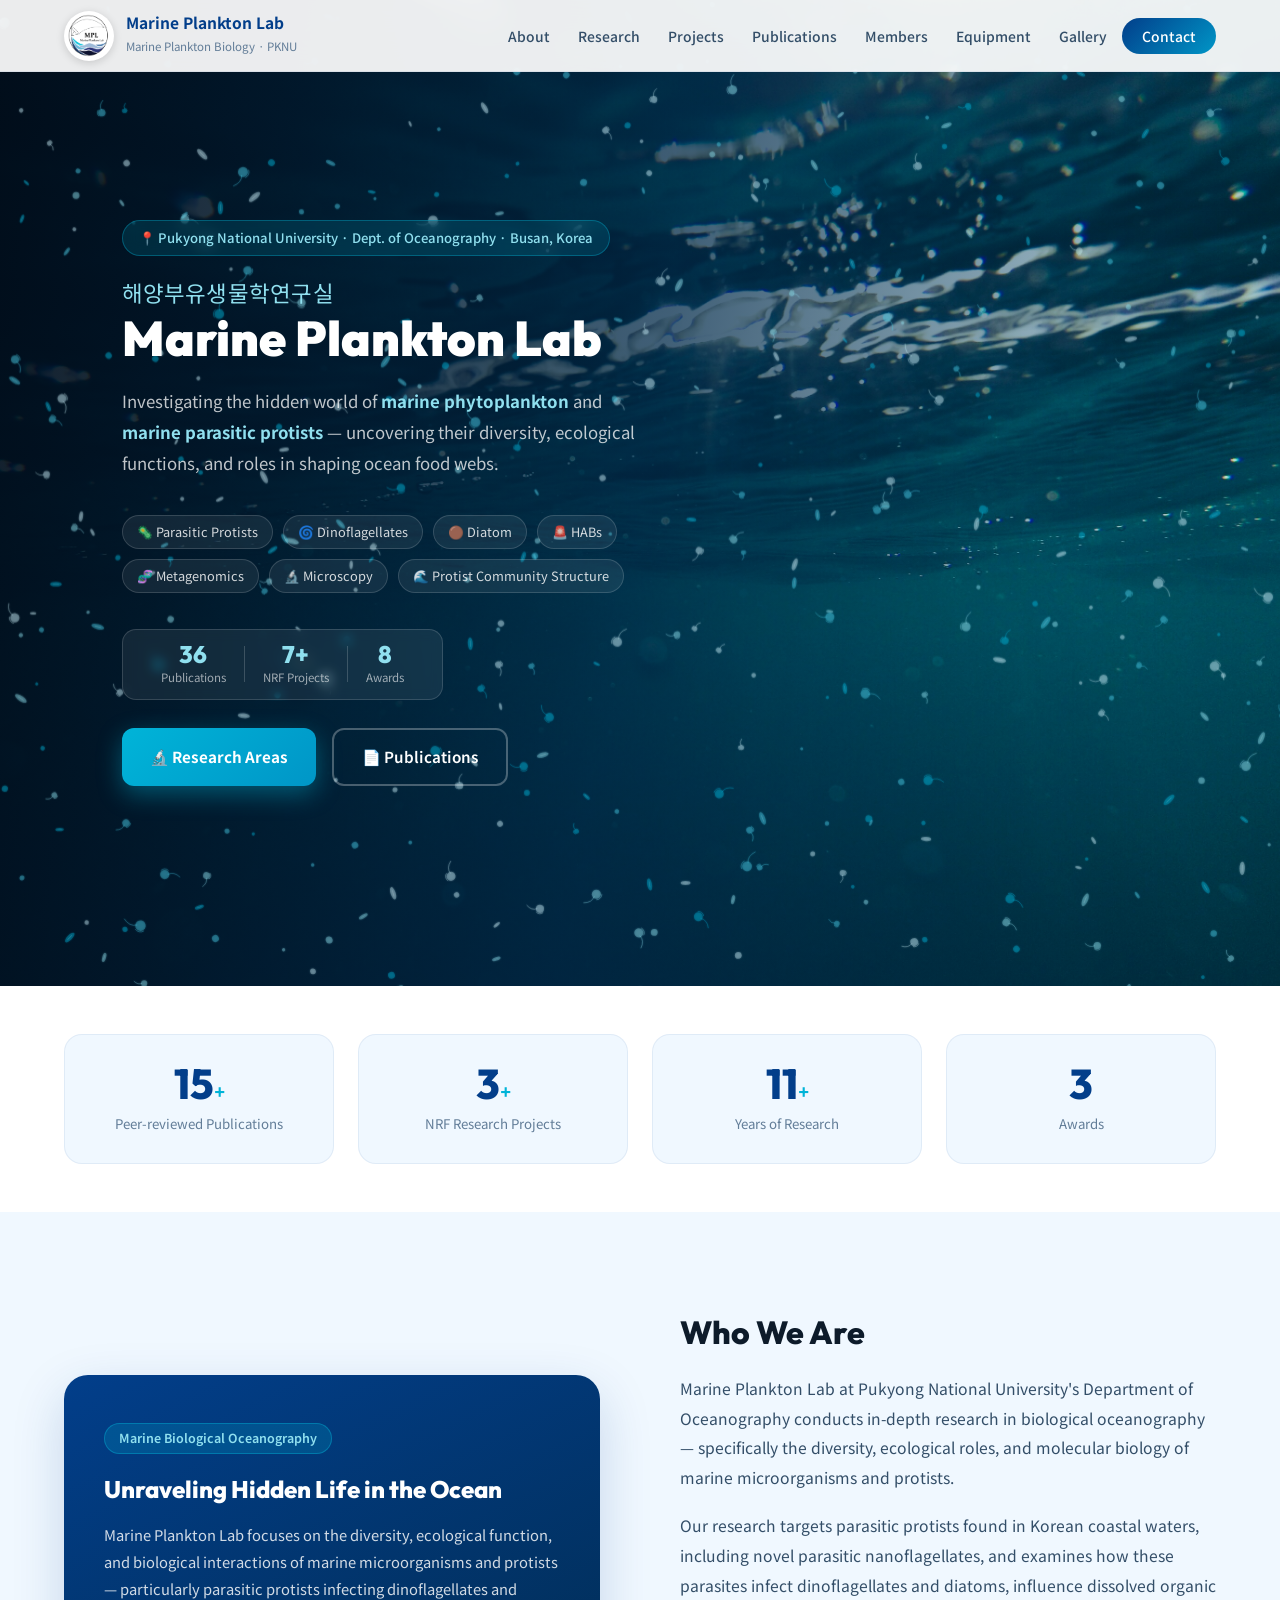
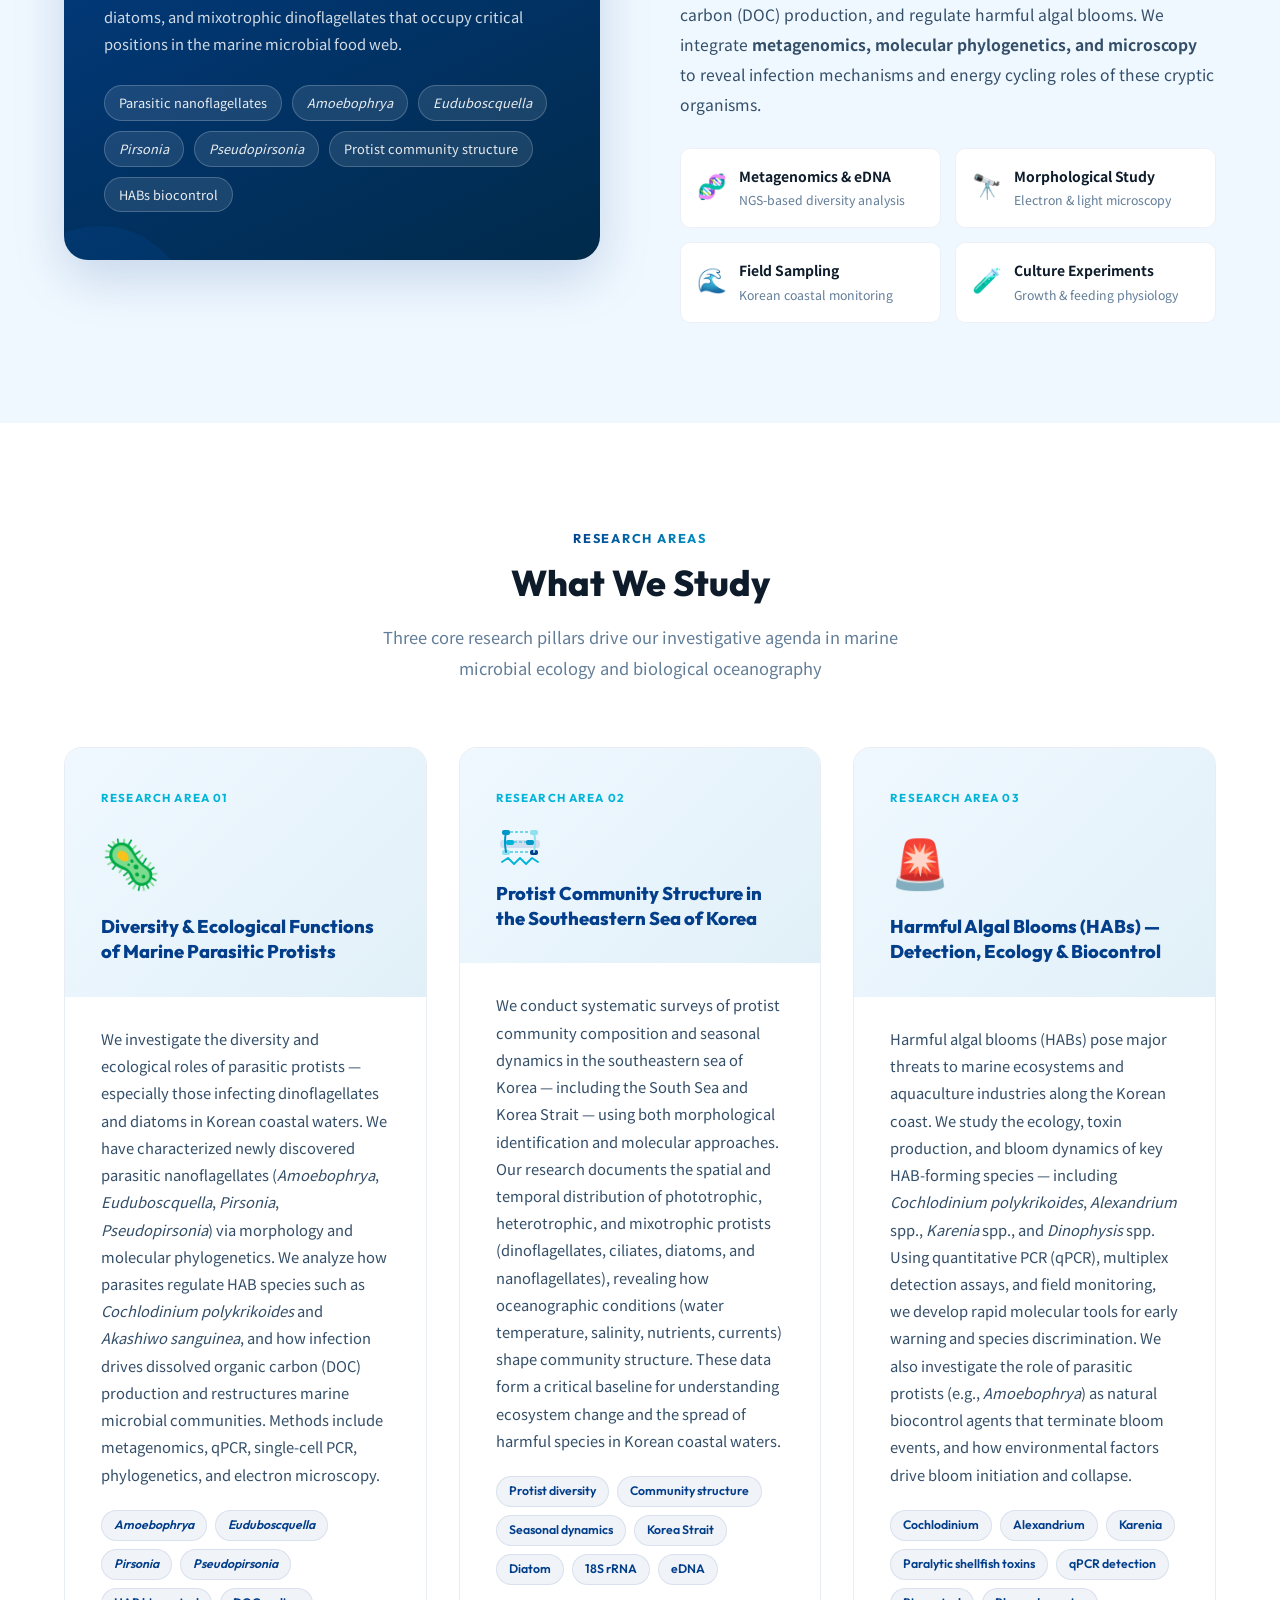
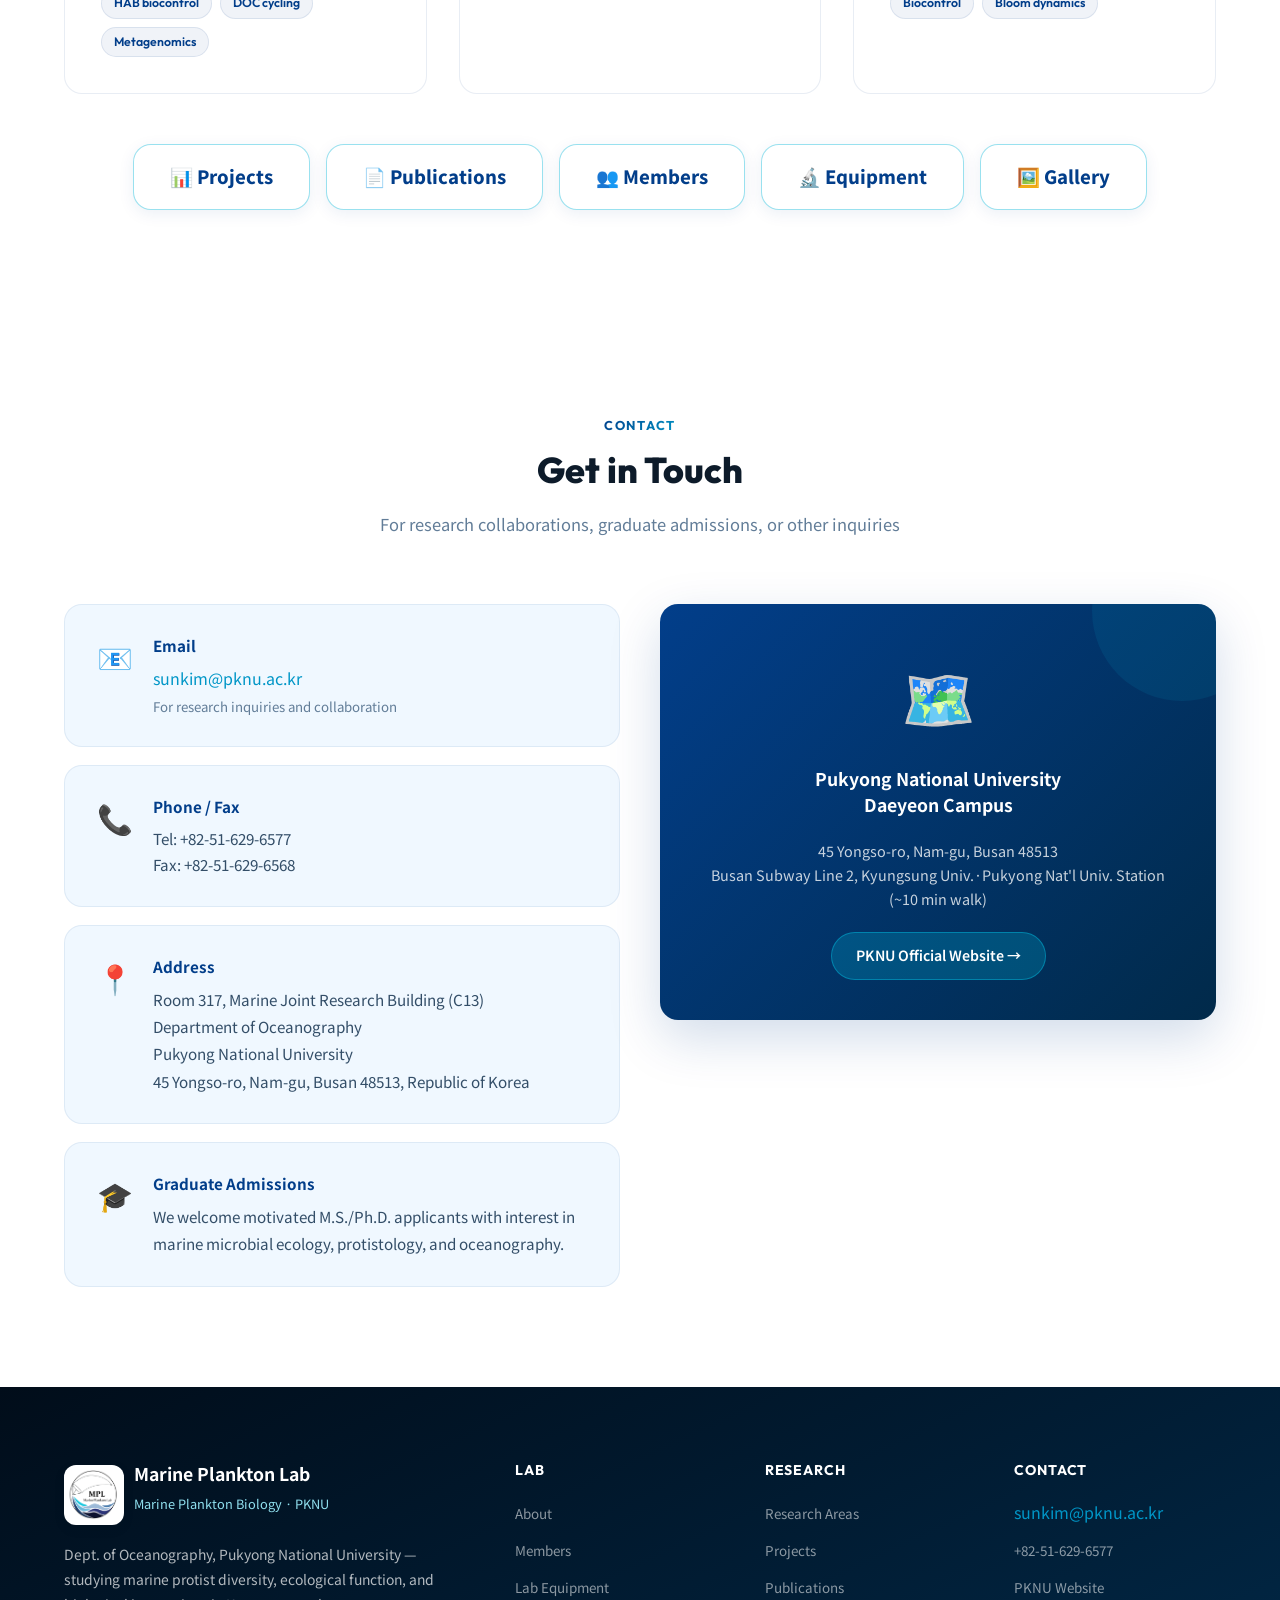
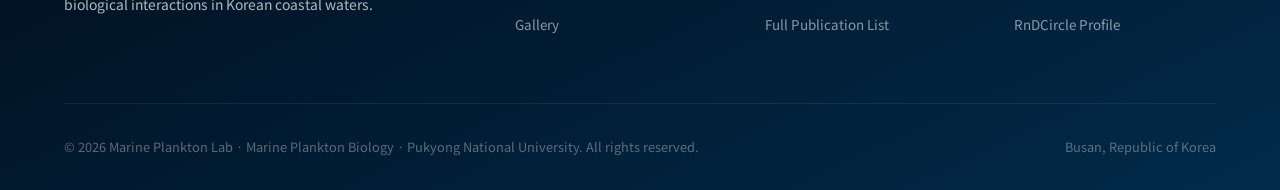
==== index.html @ ffd6a95f "page" ====
<!DOCTYPE html>
<html lang="en">

<head>
  <meta charset="UTF-8" />
  <meta name="viewport" content="width=device-width, initial-scale=1.0" />
  <!-- Security Headers for GitHub Pages -->
  <meta http-equiv="Content-Security-Policy" content="upgrade-insecure-requests; default-src 'self' 'unsafe-inline' 'unsafe-eval' https: data:;" />
  <meta http-equiv="X-Content-Type-Options" content="nosniff" />
  <meta name="referrer" content="strict-origin-when-cross-origin" />
  <title>Marine Plankton Lab | PKNU</title>
  <meta name="description"
    content="Marine Plankton Lab at Pukyong National University — studying marine parasitic protists, protist community structure, and harmful algal blooms in Korean coastal waters." />
  <link rel="stylesheet" href="css/style.css" />
  <link rel="icon"
    href="data:image/svg+xml,<svg xmlns='http://www.w3.org/2000/svg' viewBox='0 0 100 100'><text y='.9em' font-size='90'>🔬</text></svg>" />
</head>

<body>

  <!-- ===================== NAVBAR ===================== -->
  <nav class="navbar" id="navbar">
    <a href="#home" class="nav-brand">
      <div class="nav-logo-icon">
        <img src="images/대지 1.png" alt="MPL Logo">
      </div>
      <div class="nav-brand-text">
        <h1>Marine Plankton Lab</h1>
        <span>Marine Plankton Biology · PKNU</span>
      </div>
    </a>
    <ul class="nav-links" id="nav-links">
      <li><a href="#about">About</a></li>
      <li><a href="#research">Research</a></li>
      <li><a href="pages/projects.html">Projects</a></li>
      <li><a href="pages/publications.html">Publications</a></li>
      <li><a href="pages/members.html">Members</a></li>
      <li><a href="pages/equipment.html">Equipment</a></li>
      <li><a href="pages/gallery.html">Gallery</a></li>
      <li><a href="#contact" class="nav-cta">Contact</a></li>
    </ul>
    <button class="nav-toggle" id="nav-toggle" aria-label="Toggle menu">
      <span></span><span></span><span></span>
    </button>
  </nav>

  <!-- ===================== HERO ===================== -->
  <section class="hero" id="home">
    <div class="hero-particles" id="particles"></div>

    <!-- Organism silhouettes background -->
    <div class="hero-organisms" aria-hidden="true">
      <div class="org org-1">🦠</div>
      <div class="org org-2">🌀</div>
      <div class="org org-3">🧫</div>
      <div class="org org-4">🔬</div>
      <div class="org org-5">🦠</div>
      <div class="org org-6">🌊</div>
    </div>

    <!-- Background Image -->
    <div class="hero-visual fade-in">
      <img src="images/hero_cover.jpg" alt="Pristine Deep Ocean Water">
    </div>

    <!-- Plankton Canvas Background -->
    <div class="hero-canvas-wrapper fade-in" style="transition-delay: .2s;">
      <canvas id="plankton-canvas"></canvas>
    </div>

    <div class="hero-content">
      <div class="hero-text fade-in">
        <div class="hero-badge">📍 Pukyong National University · Dept. of Oceanography · Busan, Korea</div>
        <h1 class="hero-title">
          <span class="ko">해양부유생물학연구실</span>
          Marine Plankton Lab
        </h1>
        <p class="hero-subtitle">
          Investigating the hidden world of <strong style="color:var(--accent2)">marine phytoplankton</strong> and
          <strong style="color:var(--accent2)">marine parasitic protists</strong> — uncovering their diversity,
          ecological functions, and roles in shaping ocean food webs.
        </p>
        <div class="hero-keywords">
          <div class="hero-kw-row">
            <span class="hero-kw">🦠 Parasitic Protists</span>
            <span class="hero-kw">🌀 Dinoflagellates</span>
            <span class="hero-kw">🟤 Diatom</span>
            <span class="hero-kw">🚨 HABs</span>
          </div>
          <div class="hero-kw-row">
            <span class="hero-kw">🧬 Metagenomics</span>
            <span class="hero-kw">🔬 Microscopy</span>
            <span class="hero-kw">🌊 Protist Community Structure</span>
          </div>
        </div>
        <div class="hero-stats-mini">
          <div class="hsm-item" style="cursor:pointer;" onclick="location.href='pages/publications.html'"><span class="hsm-num">36</span><span class="hsm-lbl">Publications</span></div>
          <div class="hsm-divider"></div>
          <div class="hsm-item" style="cursor:pointer;" onclick="location.href='pages/projects.html'"><span class="hsm-num">7+</span><span class="hsm-lbl">NRF Projects</span></div>
          <div class="hsm-divider"></div>
          <div class="hsm-item" style="cursor:pointer;" onclick="location.href='pages/awards.html'"><span class="hsm-num">8</span><span class="hsm-lbl">Awards</span></div>
        </div>
        <div class="hero-actions">
          <a href="#research" class="btn-primary">🔬 Research Areas</a>
          <a href="pages/publications.html" class="btn-outline">📄 Publications</a>
        </div>
      </div>
    </div>

    <div class="hero-wave">
      <svg viewBox="0 0 1440 110" preserveAspectRatio="none" xmlns="http://www.w3.org/2000/svg">
        <path d="M0,55 C240,95 480,15 720,55 C960,95 1200,15 1440,55 L1440,110 L0,110 Z" fill="#ffffff" />
      </svg>
    </div>
  </section>

  <!-- ===================== STATS ===================== -->
  <section class="stats-bar" id="stats">
    <div class="stats-grid">
      <div class="stat-item fade-in" style="cursor:pointer;" onclick="location.href='pages/publications.html'">
        <div class="stat-value"><span class="count" data-target="36">0</span><span class="stat-unit">+</span></div>
        <div class="stat-label">Peer-reviewed Publications</div>
      </div>
      <div class="stat-item fade-in" style="transition-delay:.1s; cursor:pointer;" onclick="location.href='pages/projects.html'">
        <div class="stat-value"><span class="count" data-target="7">0</span><span class="stat-unit">+</span></div>
        <div class="stat-label">NRF Research Projects</div>
      </div>
      <div class="stat-item fade-in" style="transition-delay:.2s">
        <div class="stat-value"><span class="count" data-target="27">0</span><span class="stat-unit">+</span></div>
        <div class="stat-label">Years of Research</div>
      </div>
      <div class="stat-item fade-in" style="transition-delay:.3s; cursor:pointer;" onclick="location.href='pages/awards.html'">
        <div class="stat-value"><span class="count" data-target="8">0</span></div>
        <div class="stat-label">Awards</div>
      </div>
    </div>
  </section>

  <!-- ===================== ABOUT ===================== -->
  <section class="about-section" id="about">
    <div class="section-inner">
      <div class="about-grid">
        <div class="about-card fade-in">
          <div class="about-card-tag">Marine Biological Oceanography</div>
          <h3>Unraveling Hidden Life in the Ocean</h3>
          <p>
            Marine Plankton Lab focuses on the diversity, ecological function, and biological interactions of marine
            microorganisms and protists — particularly parasitic protists infecting dinoflagellates and diatoms,
            and mixotrophic dinoflagellates that occupy critical positions in the marine microbial food web.
          </p>
          <div class="about-topics">
            <span class="about-topic">Parasitic nanoflagellates</span>
            <span class="about-topic"><i>Amoebophrya</i></span>
            <span class="about-topic"><i>Euduboscquella</i></span>
            <span class="about-topic"><i>Pirsonia</i></span>
            <span class="about-topic"><i>Pseudopirsonia</i></span>
            <span class="about-topic">Protist community structure</span>
            <span class="about-topic">HABs biocontrol</span>
          </div>
        </div>
        <div class="about-text fade-in" style="transition-delay:.15s">
          <h2>Who We Are</h2>
          <p>
            Marine Plankton Lab at Pukyong National University's Department of Oceanography conducts in-depth research
            in biological oceanography — specifically the diversity, ecological roles, and molecular biology of
            marine microorganisms and protists.
          </p>
          <p>
            Our research targets parasitic protists found in Korean coastal waters, including novel parasitic
            nanoflagellates, and examines how these parasites infect dinoflagellates and diatoms, influence dissolved
            organic carbon (DOC) production, and regulate harmful algal blooms. We integrate
            <strong>metagenomics, molecular phylogenetics, and microscopy</strong>
            to reveal infection mechanisms and energy cycling roles of these cryptic organisms.
          </p>
          <div class="about-pillars">
            <div class="pillar">
              <div class="pillar-icon">🧬</div>
              <div>
                <div class="pillar-label">Metagenomics & eDNA</div>
                <div class="pillar-sub">NGS-based diversity analysis</div>
              </div>
            </div>
            <div class="pillar">
              <div class="pillar-icon">🔭</div>
              <div>
                <div class="pillar-label">Morphological Study</div>
                <div class="pillar-sub">Electron & light microscopy</div>
              </div>
            </div>
            <div class="pillar">
              <div class="pillar-icon">🌊</div>
              <div>
                <div class="pillar-label">Field Sampling</div>
                <div class="pillar-sub">Korean coastal monitoring</div>
              </div>
            </div>
            <div class="pillar">
              <div class="pillar-icon">🧪</div>
              <div>
                <div class="pillar-label">Culture Experiments</div>
                <div class="pillar-sub">Growth & feeding physiology</div>
              </div>
            </div>
          </div>
        </div>
      </div>
    </div>
  </section>

  <!-- ===================== RESEARCH ===================== -->
  <section class="research-section" id="research">
    <div class="section-inner">
      <div class="section-header">
        <div class="section-tag">Research Areas</div>
        <h2 class="section-title">What We Study</h2>
        <p class="section-desc">Three core research pillars drive our investigative agenda in marine microbial ecology
          and biological oceanography</p>
      </div>
      <div class="research-grid research-grid-3">
        <div class="research-card fade-in">
          <div class="rc-header">
            <div class="rc-num">Research Area 01</div>
            <div class="rc-icon">🦠</div>
            <div class="rc-title">Diversity & Ecological Functions of Marine Parasitic Protists</div>
          </div>
          <div class="rc-body">
            <p class="rc-desc">
              We investigate the diversity and ecological roles of parasitic protists — especially those infecting
              dinoflagellates and diatoms in Korean coastal waters. We have characterized newly discovered parasitic
              nanoflagellates (<em><i>Amoebophrya</i></em>, <em><i>Euduboscquella</i></em>, <em><i>Pirsonia</i></em>,
              <em><i>Pseudopirsonia</i></em>) via morphology
              and molecular phylogenetics. We analyze how parasites regulate HAB species such as
              <em>Cochlodinium polykrikoides</em> and <em>Akashiwo sanguinea</em>, and how infection drives dissolved
              organic carbon (DOC) production and restructures marine microbial communities.
              Methods include metagenomics, qPCR, single-cell PCR, phylogenetics, and electron microscopy.
            </p>
            <div class="rc-tags">
              <span class="rc-tag"><i>Amoebophrya</i></span>
              <span class="rc-tag"><i>Euduboscquella</i></span>
              <span class="rc-tag"><i>Pirsonia</i></span>
              <span class="rc-tag"><i>Pseudopirsonia</i></span>
              <span class="rc-tag">HAB biocontrol</span>
              <span class="rc-tag">DOC cycling</span>
              <span class="rc-tag">Metagenomics</span>
            </div>
          </div>
        </div>
        <div class="research-card fade-in" style="transition-delay:.1s">
          <div class="rc-header">
            <div class="rc-num">Research Area 02</div>
            <div class="rc-icon" style="font-size:0;">
              <svg width="48" height="48" viewBox="0 0 48 48" xmlns="http://www.w3.org/2000/svg" style="display:block;">
                <rect x="4" y="20" width="40" height="8" rx="3" fill="#023E8A" opacity="0.12" />
                <!-- DNA double helix bars -->
                <rect x="6" y="10" width="8" height="5" rx="2" fill="#0096C7" />
                <rect x="34" y="10" width="8" height="5" rx="2" fill="#90E0EF" />
                <line x1="14" y1="12" x2="34" y2="12" stroke="#48cae4" stroke-width="1.5" stroke-dasharray="3 2" />
                <rect x="10" y="20" width="8" height="5" rx="2" fill="#00B4D8" />
                <rect x="30" y="20" width="8" height="5" rx="2" fill="#0096C7" />
                <line x1="18" y1="22" x2="30" y2="22" stroke="#48cae4" stroke-width="1.5" stroke-dasharray="3 2" />
                <rect x="6" y="30" width="8" height="5" rx="2" fill="#90E0EF" />
                <rect x="34" y="30" width="8" height="5" rx="2" fill="#023E8A" />
                <line x1="14" y1="32" x2="34" y2="32" stroke="#48cae4" stroke-width="1.5" stroke-dasharray="3 2" />
                <!-- Backbone lines -->
                <path d="M10,12 Q8,22 10,32" fill="none" stroke="#0096C7" stroke-width="2" stroke-linecap="round" />
                <path d="M38,12 Q40,22 38,32" fill="none" stroke="#90E0EF" stroke-width="2" stroke-linecap="round" />
                <!-- Sequencing wave at bottom -->
                <polyline points="6,42 12,38 18,44 24,38 30,44 36,38 42,42" fill="none" stroke="#00B4D8"
                  stroke-width="1.8" stroke-linecap="round" stroke-linejoin="round" />
              </svg>
            </div>
            <div class="rc-title">Protist Community Structure in the Southeastern Sea of Korea</div>
          </div>
          <div class="rc-body">
            <p class="rc-desc">
              We conduct systematic surveys of protist community composition and seasonal dynamics in the
              southeastern sea of Korea — including the South Sea and Korea Strait — using both morphological
              identification and molecular approaches. Our research documents the spatial and temporal distribution
              of phototrophic, heterotrophic, and mixotrophic protists (dinoflagellates, ciliates, diatoms, and
              nanoflagellates), revealing how oceanographic conditions (water temperature, salinity, nutrients,
              currents) shape community structure. These data form a critical baseline for understanding
              ecosystem change and the spread of harmful species in Korean coastal waters.
            </p>
            <div class="rc-tags">
              <span class="rc-tag">Protist diversity</span>
              <span class="rc-tag">Community structure</span>
              <span class="rc-tag">Seasonal dynamics</span>
              <span class="rc-tag">Korea Strait</span>
              <span class="rc-tag">Diatom</span>
              <span class="rc-tag">18S rRNA</span>
              <span class="rc-tag">eDNA</span>
            </div>
          </div>
        </div>
        <div class="research-card fade-in" style="transition-delay:.2s">
          <div class="rc-header">
            <div class="rc-num">Research Area 03</div>
            <div class="rc-icon">🚨</div>
            <div class="rc-title">Harmful Algal Blooms (HABs) — Detection, Ecology & Biocontrol</div>
          </div>
          <div class="rc-body">
            <p class="rc-desc">
              Harmful algal blooms (HABs) pose major threats to marine ecosystems and aquaculture industries
              along the Korean coast. We study the ecology, toxin production, and bloom dynamics of key
              HAB-forming species — including <em><i>Cochlodinium polykrikoides</i></em>, <em><i>Alexandrium</i></em>
              spp.,
              <em><i>Karenia</i></em> spp., and <em><i>Dinophysis</i></em> spp. Using quantitative PCR (qPCR), multiplex
              detection assays, and field monitoring, we develop rapid molecular tools for early warning
              and species discrimination. We also investigate the role of parasitic protists
              (e.g., <em><i>Amoebophrya</i></em>) as natural biocontrol agents that terminate bloom events,
              and how environmental factors drive bloom initiation and collapse.
            </p>
            <div class="rc-tags">
              <span class="rc-tag">Cochlodinium</span>
              <span class="rc-tag">Alexandrium</span>
              <span class="rc-tag">Karenia</span>
              <span class="rc-tag">Paralytic shellfish toxins</span>
              <span class="rc-tag">qPCR detection</span>
              <span class="rc-tag">Biocontrol</span>
              <span class="rc-tag">Bloom dynamics</span>
            </div>
          </div>
        </div>
      </div>

      <!-- Category Jump Links -->
      <div class="category-jump-links fade-in"
        style="text-align:center; margin-top: 50px; display: flex; justify-content: center; gap: 16px; flex-wrap: wrap;">
        <a href="pages/projects.html" class="btn-outline-primary">📊 Projects</a>
        <a href="pages/publications.html" class="btn-outline-primary">📄 Publications</a>
        <a href="pages/members.html" class="btn-outline-primary">👥 Members</a>
        <a href="pages/equipment.html" class="btn-outline-primary">🔬 Equipment</a>
        <a href="pages/gallery.html" class="btn-outline-primary">🖼️ Gallery</a>
      </div>
    </div>
  </section>

  <!-- ===================== CONTACT ===================== -->

  <section id="contact" style="background: var(--white); padding: 100px 5%;">
    <div class="section-inner">
      <div class="section-header">
        <div class="section-tag">Contact</div>
        <h2 class="section-title">Get in Touch</h2>
        <p class="section-desc">For research collaborations, graduate admissions, or other inquiries</p>
      </div>
      <div style="display:grid; grid-template-columns:1fr 1fr; gap:40px; align-items:start;">
        <div style="display:flex; flex-direction:column; gap:18px;" class="fade-in">
          <div class="contact-card">
            <div style="font-size:1.8rem;">📧</div>
            <div>
              <h4>Email</h4>
              <a href="#" class="em-lock" data-em="c3Vua2ltQHBrbnUuYWMua3I=" style="color:var(--teal); font-size:1rem;"></a>
              <p style="color:var(--text-light); font-size:0.83rem; margin-top:4px;">For research inquiries and
                collaboration</p>
            </div>
          </div>
          <div class="contact-card">
            <div style="font-size:1.8rem;">📞</div>
            <div>
              <h4>Phone / Fax</h4>
              <p style="color:var(--text-mid); font-size:0.95rem;">Tel: <span class="enc-text" data-val="KzgyLTUxLTYyOS02NTc3"></span><br>Fax: <span class="enc-text" data-val="KzgyLTUxLTYyOS02NTY4"></span></p>
            </div>
          </div>
          <div class="contact-card">
            <div style="font-size:1.8rem;">📍</div>
            <div>
              <h4>Address</h4>
              <p style="color:var(--text-mid); line-height:1.8; font-size:0.95rem;">
                Room 317, Marine Joint Research Building (C13)<br>
                Department of Oceanography<br>
                Pukyong National University<br>
                45 Yongso-ro, Nam-gu, Busan 48513, Republic of Korea
              </p>
            </div>
          </div>
          <div class="contact-card">
            <div style="font-size:1.8rem;">🎓</div>
            <div>
              <h4>Graduate Admissions</h4>
              <p style="color:var(--text-mid); line-height:1.8; font-size:0.95rem;">
                We welcome motivated M.S./Ph.D. applicants with interest in marine microbial ecology, protistology, and
                oceanography.
              </p>
            </div>
          </div>
        </div>
        <div class="fade-in" style="transition-delay:.15s;">
          <div class="contact-map-card">
            <div style="font-size:60px; position:relative; z-index:1;">🗺️</div>
            <h3>Pukyong National University<br>Daeyeon Campus</h3>
            <p style="opacity:.78; font-size:0.9rem; line-height:1.7; position:relative; z-index:1;">
              45 Yongso-ro, Nam-gu, Busan 48513<br>
              Busan Subway Line 2, Kyungsung Univ.·Pukyong Nat'l Univ. Station <br /> (~10 min walk)
            </p>
            <a href="https://www.pknu.ac.kr" target="_blank" class="contact-map-btn">PKNU Official Website →</a>
          </div>
        </div>
      </div>
    </div>
  </section>

  <!-- ===================== FOOTER ===================== -->
  <footer>
    <div style="max-width:1280px; margin:0 auto;">
      <div class="footer-grid">
        <div class="footer-brand">
          <div style="display:flex; align-items:center; gap:10px; margin-bottom:12px;">
            <div
              style="width:60px; height:60px; background:white; border-radius:12px; display:flex; align-items:center; justify-content:center; overflow:hidden; box-shadow: 0 4px 12px rgba(0,0,0,0.08); flex-shrink:0;">
              <img src="images/대지 1.png" alt="MPL Logo" style="width:100%; height:100%; object-fit:contain;">
            </div>
            <div>
              <h3>Marine Plankton Lab</h3>
              <div class="fb-en">Marine Plankton Biology · PKNU</div>
            </div>
          </div>
          <p>Dept. of Oceanography, Pukyong National University — studying marine protist diversity, ecological
            function, and biological interactions in Korean coastal waters.</p>
        </div>
        <div class="footer-col">
          <h4>Lab</h4>
          <ul>
            <li><a href="#about">About</a></li>
            <li><a href="pages/members.html">Members</a></li>
            <li><a href="pages/equipment.html">Lab Equipment</a></li>
            <li><a href="pages/gallery.html">Gallery</a></li>
          </ul>
        </div>
        <div class="footer-col">
          <h4>Research</h4>
          <ul>
            <li><a href="#research">Research Areas</a></li>
            <li><a href="#projects">Projects</a></li>
            <li><a href="#publications">Publications</a></li>
            <li><a href="pages/publications.html">Full Publication List</a></li>
          </ul>
        </div>
        <div class="footer-col">
          <h4>Contact</h4>
          <ul>
            <li><a href="#" class="em-lock" data-em="c3Vua2ltQHBrbnUuYWMua3I=" style="color:var(--teal); font-size:1rem;"></a></li>
            <li><a href="#" class="enc-link" data-prefix="tel:" data-val="KzgyNTE2Mjk2NTc3" data-text="KzgyLTUxLTYyOS02NTc3"></a></li>
            <li><a href="https://www.pknu.ac.kr" target="_blank">PKNU Website</a></li>
            <li><a href="https://app.rndcircle.io/lab/45056e42-fcaa-4c90-a55e-70f5f94de7d1" target="_blank">RnDCircle
                Profile</a></li>
          </ul>
        </div>
      </div>
      <div class="footer-bottom">
        <span>© 2026 Marine Plankton Lab · Marine Plankton Biology · Pukyong National University. All rights
          reserved.</span>
        <span>Busan, Republic of Korea</span>
      </div>
    </div>
  </footer>

  <script src="js/main.js"></script>
</body>

</html>
---- css/style.css ----
/* ============================================================
   Marine Plankton Lab — Marine Planktonology Research Lab
   Pukyong National University
   Main Stylesheet — Updated with CV data 2026-03
   ============================================================ */

@import url('https://fonts.googleapis.com/css2?family=Noto+Sans+KR:wght@300;400;500;700;900&family=Outfit:wght@300;400;600;700;800;900&display=swap');

/* ---- CSS Variables ---- */
:root {
  --primary: #023E8A;
  --primary-mid: #1565A8;
  --primary-light: #0077B6;
  --accent: #00B4D8;
  --accent2: #90E0EF;
  --teal: #0096C7;
  --deep: #012A4A;
  --surface: #F0F8FF;
  --surface2: #E1F0F8;
  --text-dark: #0D1B2A;
  --text-mid: #334E68;
  --text-light: #627D98;
  --white: #FFFFFF;
  --card-shadow: 0 8px 32px rgba(0, 62, 138, 0.10);
  --card-shadow-hover: 0 18px 52px rgba(0, 62, 138, 0.18);
  --radius: 18px;
  --radius-sm: 10px;
  --transition: all 0.35s cubic-bezier(0.4, 0, 0.2, 1);
}

/* ---- Reset ---- */
*,
*::before,
*::after {
  box-sizing: border-box;
  margin: 0;
  padding: 0;
}

html {
  scroll-behavior: smooth;
  font-size: 16px;
}

body {
  font-family: 'Noto Sans KR', 'Outfit', sans-serif;
  background: var(--white);
  color: var(--text-dark);
  overflow-x: hidden;
  line-height: 1.7;
}

a {
  text-decoration: none;
  color: inherit;
}

img {
  max-width: 100%;
  display: block;
}

ul {
  list-style: none;
}

/* ============================================================
   NAVBAR
   ============================================================ */
.navbar {
  position: fixed;
  top: 0;
  left: 0;
  right: 0;
  z-index: 1000;
  display: flex;
  align-items: center;
  justify-content: space-between;
  padding: 0 5%;
  height: 72px;
  background: rgba(255, 255, 255, 0.92);
  backdrop-filter: blur(18px);
  -webkit-backdrop-filter: blur(18px);
  border-bottom: 1px solid rgba(0, 62, 138, 0.07);
  transition: var(--transition);
}

.navbar.scrolled {
  height: 60px;
  background: rgba(255, 255, 255, 0.98);
  box-shadow: 0 4px 24px rgba(0, 62, 138, 0.09);
}

.nav-brand {
  display: flex;
  align-items: center;
  gap: 12px;
  text-decoration: none;
}

.nav-logo-icon {
  width: 50px;
  height: 50px;
  background: white;
  border-radius: 50%;
  display: flex;
  align-items: center;
  justify-content: center;
  flex-shrink: 0;
  overflow: hidden;
  box-shadow: 0 2px 8px rgba(0, 0, 0, 0.15);
}

.nav-logo-icon img {
  width: 100%;
  height: 100%;
  object-fit: contain;
}

.nav-brand-text h1 {
  font-size: 0.97rem;
  font-weight: 700;
  color: var(--primary);
  line-height: 1.2;
}

.nav-brand-text span {
  font-size: 0.72rem;
  color: var(--text-light);
}

.nav-links {
  display: flex;
  align-items: center;
  gap: 2px;
}

.nav-links a {
  padding: 8px 13px;
  border-radius: var(--radius-sm);
  font-size: 0.87rem;
  font-weight: 500;
  color: var(--text-mid);
  transition: var(--transition);
  position: relative;
}

.nav-links a::after {
  content: '';
  position: absolute;
  bottom: 3px;
  left: 50%;
  right: 50%;
  height: 2px;
  background: var(--accent);
  border-radius: 2px;
  transition: var(--transition);
}

.nav-links a:hover {
  color: var(--primary);
}

.nav-links a:hover::after,
.nav-links a.active::after {
  left: 13px;
  right: 13px;
}

.nav-links a.active {
  color: var(--primary);
  font-weight: 700;
}

.nav-cta {
  background: linear-gradient(135deg, var(--primary), var(--teal)) !important;
  color: var(--white) !important;
  border-radius: 24px !important;
  padding: 8px 20px !important;
}

.nav-cta:hover {
  transform: translateY(-1px);
  box-shadow: 0 6px 18px rgba(0, 150, 199, 0.4);
}

.nav-cta::after {
  display: none !important;
}

.nav-toggle {
  display: none;
  flex-direction: column;
  gap: 5px;
  cursor: pointer;
  padding: 4px;
}

.nav-toggle span {
  display: block;
  width: 24px;
  height: 2px;
  background: var(--primary);
  border-radius: 2px;
  transition: var(--transition);
}

/* ============================================================
   HERO
   ============================================================ */
.hero {
  min-height: 100vh;
  position: relative;
  display: flex;
  align-items: center;
  overflow: hidden;
  background: linear-gradient(165deg, #010d1a 0%, #012a4a 35%, #013a63 65%, #014f86 100%);
}

.hero-particles {
  position: absolute;
  inset: 0;
  overflow: hidden;
  pointer-events: none;
  z-index: 1;
}

.particle {
  position: absolute;
  border-radius: 50%;
  background: rgba(0, 180, 216, 0.12);
  animation: floatUp linear infinite;
}

@keyframes floatUp {
  0% {
    transform: translateY(100vh) scale(0);
    opacity: 0;
  }

  10% {
    opacity: 1;
  }

  90% {
    opacity: 0.5;
  }

  100% {
    transform: translateY(-20vh) scale(1.5);
    opacity: 0;
  }
}

.hero-content {
  position: relative;
  z-index: 2;
  max-width: 900px;
  margin: 0;
  padding: 120px 5% 100px;
  display: block;
  width: 100%;
  pointer-events: none;
}

.hero-text {
  color: var(--white);
}

.hero-badge {
  display: inline-flex;
  align-items: center;
  gap: 8px;
  background: rgba(0, 180, 216, 0.15);
  border: 1px solid rgba(0, 180, 216, 0.35);
  color: var(--accent2);
  padding: 6px 16px;
  border-radius: 24px;
  font-size: 0.82rem;
  font-weight: 500;
  margin-bottom: 24px;
  backdrop-filter: blur(8px);
}

.hero-title {
  font-size: clamp(2rem, 3.8vw, 3.2rem);
  font-weight: 900;
  font-family: 'Outfit', sans-serif;
  line-height: 1.12;
  margin-bottom: 20px;
}

.hero-title .ko {
  display: block;
  font-size: clamp(1rem, 1.9vw, 1.4rem);
  font-weight: 400;
  color: var(--accent2);
  margin-bottom: 6px;
  font-family: 'Noto Sans KR', sans-serif;
  letter-spacing: 0.01em;
}

.hero-subtitle {
  font-size: 1.05rem;
  color: rgba(255, 255, 255, 0.75);
  margin-bottom: 36px;
  max-width: 540px;
  line-height: 1.85;
}

.hero-keywords {
  display: flex;
  flex-direction: column;
  gap: 10px;
  margin-bottom: 36px;
}

.hero-kw-row {
  display: flex;
  flex-wrap: wrap;
  gap: 10px;
}

.hero-kw {
  background: rgba(255, 255, 255, 0.07);
  border: 1px solid rgba(255, 255, 255, 0.15);
  color: rgba(255, 255, 255, 0.82);
  padding: 5px 14px;
  border-radius: 20px;
  font-size: 0.8rem;
}

.hero-actions {
  display: flex;
  gap: 16px;
  flex-wrap: wrap;
  pointer-events: auto;
}

.btn-primary {
  display: inline-flex;
  align-items: center;
  gap: 8px;
  background: linear-gradient(135deg, var(--accent), var(--teal));
  color: var(--white);
  padding: 14px 28px;
  border-radius: 12px;
  font-weight: 700;
  font-size: 0.95rem;
  transition: var(--transition);
  box-shadow: 0 8px 24px rgba(0, 180, 216, 0.4);
}

.btn-primary:hover {
  transform: translateY(-3px);
  box-shadow: 0 12px 32px rgba(0, 180, 216, 0.5);
}

.btn-outline {
  display: inline-flex;
  align-items: center;
  gap: 8px;
  border: 2px solid rgba(255, 255, 255, 0.28);
  color: var(--white);
  padding: 14px 28px;
  border-radius: 12px;
  font-weight: 600;
  font-size: 0.95rem;
  transition: var(--transition);
}

.btn-outline:hover {
  border-color: var(--accent2);
  background: rgba(0, 180, 216, 0.1);
  transform: translateY(-2px);
}

.btn-outline-primary {
  display: inline-flex;
  align-items: center;
  justify-content: center;
  gap: 12px;
  background: var(--white);
  border: 1px solid rgba(0, 180, 216, 0.4);
  color: var(--primary);
  padding: 16px 36px;
  border-radius: 18px;
  font-weight: 800;
  font-size: 1.15rem;
  transition: var(--transition);
  box-shadow: 0 4px 16px rgba(0, 62, 138, 0.08);
}

.btn-outline-primary:hover {
  border-color: var(--accent);
  background: linear-gradient(135deg, var(--surface), var(--surface2));
  transform: translateY(-4px);
  box-shadow: 0 12px 28px rgba(0, 180, 216, 0.25);
  color: var(--primary-mid);
}

/* Plankton Canvas — full hero background */
.hero-canvas-wrapper {
  position: absolute;
  top: 0;
  left: 0;
  width: 100%;
  height: 100%;
  z-index: 2;
  pointer-events: none;
}

#plankton-canvas {
  width: 100%;
  height: 100%;
  display: block;
}

/* Hero visual — Full bleed background overlay */
.hero-visual {
  position: absolute;
  top: 0;
  left: 0;
  right: 0;
  bottom: 0;
  width: 100%;
  height: 100%;
  z-index: 1;
  pointer-events: none;
}

.hero-visual img {
  width: 100%;
  height: 100%;
  object-fit: cover;
}

.hero-visual::after {
  content: "";
  position: absolute;
  inset: 0;
  background: linear-gradient(100deg, rgba(1, 13, 26, 0.95) 0%, rgba(1, 42, 74, 0.75) 50%, rgba(0, 180, 216, 0.15) 100%);
}

/* keep old orb styles for fallback */
.hero-orb {
  width: 400px;
  height: 400px;
  position: relative;
}

.orb-ring {
  position: absolute;
  inset: 0;
  border-radius: 50%;
  border: 1px solid rgba(0, 180, 216, 0.15);
  animation: spin linear infinite;
}

.orb-ring:nth-child(2) {
  inset: 32px;
  animation-duration: 14s;
  animation-direction: reverse;
  border-color: rgba(0, 180, 216, 0.25);
}

.orb-ring:nth-child(3) {
  inset: 64px;
  animation-duration: 22s;
  border-color: rgba(72, 202, 228, 0.38);
}

.orb-ring:nth-child(1) {
  animation-duration: 18s;
}

@keyframes spin {
  from {
    transform: rotate(0deg);
  }

  to {
    transform: rotate(360deg);
  }
}

.orb-core {
  position: absolute;
  inset: 96px;
  border-radius: 50%;
  background: radial-gradient(circle at 35% 35%, rgba(0, 180, 216, 0.35), rgba(1, 42, 74, 0.9));
  display: flex;
  align-items: center;
  justify-content: center;
  font-size: 80px;
  box-shadow: 0 0 70px rgba(0, 180, 216, 0.25), inset 0 0 40px rgba(0, 100, 200, 0.2);
  animation: pulse 4s ease-in-out infinite;
}

@keyframes pulse {

  0%,
  100% {
    transform: scale(1);
  }

  50% {
    transform: scale(1.04);
    box-shadow: 0 0 90px rgba(0, 180, 216, 0.4);
  }
}

.orb-dot {
  position: absolute;
  border-radius: 50%;
  background: var(--accent2);
  box-shadow: 0 0 12px var(--accent);
}

.orb-dot:nth-child(4) {
  width: 12px;
  height: 12px;
  top: 22%;
  right: 14%;
  animation: floatDot 3s ease-in-out infinite;
}

.orb-dot:nth-child(5) {
  width: 8px;
  height: 8px;
  bottom: 26%;
  left: 10%;
  animation: floatDot 4s ease-in-out infinite 1s;
}

.orb-dot:nth-child(6) {
  width: 6px;
  height: 6px;
  top: 62%;
  right: 8%;
  animation: floatDot 3.5s ease-in-out infinite 0.5s;
}

@keyframes floatDot {

  0%,
  100% {
    transform: translateY(0)
  }

  50% {
    transform: translateY(-10px)
  }
}

/* Hero mini stats */
.hero-stats-mini {
  display: flex;
  align-items: center;
  gap: 0;
  background: rgba(255, 255, 255, 0.07);
  border: 1px solid rgba(255, 255, 255, 0.15);
  border-radius: 14px;
  padding: 12px 20px;
  margin-bottom: 28px;
  width: fit-content;
  backdrop-filter: blur(6px);
}

.hsm-item {
  display: flex;
  flex-direction: column;
  align-items: center;
  padding: 0 18px;
}

.hsm-num {
  font-size: 1.5rem;
  font-weight: 800;
  color: var(--accent2);
  line-height: 1;
  font-family: 'Outfit', sans-serif;
}

.hsm-lbl {
  font-size: 0.72rem;
  color: rgba(255, 255, 255, 0.6);
  margin-top: 2px;
}

.hsm-divider {
  width: 1px;
  height: 36px;
  background: rgba(255, 255, 255, 0.18);
}

/* Hero organism background */
.hero-organisms {
  position: absolute;
  inset: 0;
  pointer-events: none;
  overflow: hidden;
}

.org {
  position: absolute;
  font-size: clamp(60px, 8vw, 120px);
  opacity: 0.04;
  animation: orgFloat linear infinite;
  filter: blur(1px);
}

.org-1 {
  top: 10%;
  left: 5%;
  animation-duration: 25s;
  animation-delay: 0s;
}

.org-2 {
  top: 30%;
  left: 85%;
  animation-duration: 30s;
  animation-delay: -8s;
}

.org-3 {
  top: 60%;
  left: 20%;
  animation-duration: 22s;
  animation-delay: -14s;
}

.org-4 {
  top: 75%;
  left: 70%;
  animation-duration: 28s;
  animation-delay: -5s;
}

.org-5 {
  top: 15%;
  left: 50%;
  animation-duration: 35s;
  animation-delay: -18s;
}

.org-6 {
  top: 55%;
  left: 42%;
  animation-duration: 20s;
  animation-delay: -3s;
}

@keyframes orgFloat {
  0% {
    transform: translateY(0px) rotate(0deg) scale(1);
  }

  33% {
    transform: translateY(-30px) rotate(120deg) scale(1.08);
  }

  66% {
    transform: translateY(15px) rotate(240deg) scale(0.95);
  }

  100% {
    transform: translateY(0px) rotate(360deg) scale(1);
  }
}

/* Hero info cards (organism labels) */
.hero-info-card {
  position: absolute;
  display: flex;
  align-items: center;
  gap: 10px;
  background: rgba(255, 255, 255, 0.09);
  border: 1px solid rgba(255, 255, 255, 0.18);
  backdrop-filter: blur(12px);
  border-radius: 12px;
  padding: 9px 14px;
  color: white;
  font-size: 0.82rem;
  animation: floatDot 4s ease-in-out infinite;
  white-space: nowrap;
  z-index: 3;
}

.hic-1 {
  top: 12%;
  right: -8%;
  animation-delay: 0s;
}

.hic-2 {
  bottom: 28%;
  right: -12%;
  animation-delay: 1.5s;
}

.hic-3 {
  bottom: 10%;
  right: -4%;
  animation-delay: 0.8s;
}

.hic-icon {
  font-size: 1.3rem;
  flex-shrink: 0;
}

.hic-name {
  font-weight: 700;
  font-size: 0.82rem;
  color: var(--accent2);
}

.hic-sub {
  font-size: 0.72rem;
  color: rgba(255, 255, 255, 0.6);
}

@media (max-width: 1100px) {
  .hero-info-card {
    display: none;
  }
}

/* Wave */
.hero-wave {
  position: absolute;
  bottom: 0;
  left: 0;
  right: 0;
  height: 110px;
  overflow: hidden;
}

.hero-wave svg {
  width: 100%;
  height: 100%;
}

/* ============================================================
   STATS BAR
   ============================================================ */
.stats-bar {
  background: var(--white);
  padding: 48px 5%;
  box-shadow: 0 4px 24px rgba(0, 62, 138, 0.06);
}

.stats-grid {
  max-width: 1280px;
  margin: 0 auto;
  display: grid;
  grid-template-columns: repeat(4, 1fr);
  gap: 24px;
}

.stat-item {
  text-align: center;
  padding: 28px 20px;
  border-radius: var(--radius);
  background: var(--surface);
  border: 1px solid rgba(0, 62, 138, 0.07);
  transition: var(--transition);
}

.stat-item:hover {
  transform: translateY(-4px);
  box-shadow: var(--card-shadow);
}

.stat-value {
  font-size: 2.6rem;
  font-weight: 800;
  color: var(--primary);
  font-family: 'Outfit', sans-serif;
  line-height: 1;
}

.stat-unit {
  font-size: 1.3rem;
  font-weight: 500;
  color: var(--accent);
}

.stat-label {
  font-size: 0.83rem;
  color: var(--text-light);
  margin-top: 8px;
}

/* ============================================================
   SECTION BASE
   ============================================================ */
section {
  padding: 100px 5%;
}

.section-inner {
  max-width: 1280px;
  margin: 0 auto;
}

.section-header {
  text-align: center;
  margin-bottom: 64px;
}

.section-tag {
  display: inline-block;
  background: linear-gradient(135deg, var(--primary), var(--teal));
  -webkit-background-clip: text;
  -webkit-text-fill-color: transparent;
  background-clip: text;
  font-size: 0.8rem;
  font-weight: 700;
  letter-spacing: 0.14em;
  text-transform: uppercase;
  margin-bottom: 12px;
  font-family: 'Outfit', sans-serif;
}

.section-title {
  font-size: clamp(1.8rem, 2.8vw, 2.5rem);
  font-weight: 800;
  color: var(--text-dark);
  line-height: 1.25;
  margin-bottom: 16px;
  font-family: 'Outfit', sans-serif;
}

.section-desc {
  font-size: 1.03rem;
  color: var(--text-light);
  max-width: 580px;
  margin: 0 auto;
  line-height: 1.85;
}

/* ============================================================
   ABOUT
   ============================================================ */
.about-section {
  background: var(--surface);
}

.about-grid {
  display: grid;
  grid-template-columns: 1fr 1fr;
  gap: 80px;
  align-items: center;
}

.about-card {
  background: linear-gradient(155deg, var(--primary), var(--deep));
  border-radius: 24px;
  padding: 48px 40px;
  color: white;
  text-align: left;
  position: relative;
  overflow: hidden;
  box-shadow: var(--card-shadow-hover);
}

.about-card::before {
  content: '';
  position: absolute;
  top: -50%;
  right: -15%;
  width: 240px;
  height: 240px;
  background: rgba(0, 180, 216, 0.12);
  border-radius: 50%;
}

.about-card::after {
  content: '';
  position: absolute;
  bottom: -30%;
  left: -10%;
  width: 180px;
  height: 180px;
  background: rgba(0, 100, 200, 0.12);
  border-radius: 50%;
}

.about-card-tag {
  display: inline-block;
  background: rgba(0, 180, 216, 0.2);
  border: 1px solid rgba(0, 180, 216, 0.4);
  color: var(--accent2);
  padding: 4px 14px;
  border-radius: 20px;
  font-size: 0.78rem;
  font-weight: 600;
  margin-bottom: 20px;
  position: relative;
  z-index: 1;
}

.about-card h3 {
  font-size: 1.5rem;
  font-weight: 800;
  margin-bottom: 16px;
  line-height: 1.3;
  position: relative;
  z-index: 1;
  font-family: 'Outfit', sans-serif;
}

.about-card p {
  font-size: 0.92rem;
  opacity: 0.82;
  line-height: 1.85;
  position: relative;
  z-index: 1;
}

.about-topics {
  display: flex;
  flex-wrap: wrap;
  gap: 10px;
  margin-top: 28px;
  position: relative;
  z-index: 1;
}

.about-topic {
  background: rgba(255, 255, 255, 0.1);
  border: 1px solid rgba(255, 255, 255, 0.2);
  color: rgba(255, 255, 255, 0.9);
  padding: 6px 14px;
  border-radius: 20px;
  font-size: 0.8rem;
}

.about-text h2 {
  font-size: 2rem;
  font-weight: 800;
  color: var(--text-dark);
  margin-bottom: 20px;
  font-family: 'Outfit', sans-serif;
  line-height: 1.3;
}

.about-text p {
  color: var(--text-mid);
  line-height: 1.9;
  margin-bottom: 18px;
  font-size: 0.98rem;
}

.about-pillars {
  display: grid;
  grid-template-columns: 1fr 1fr;
  gap: 14px;
  margin-top: 28px;
}

.pillar {
  display: flex;
  align-items: flex-start;
  gap: 12px;
  padding: 16px;
  background: var(--white);
  border-radius: var(--radius-sm);
  border: 1px solid rgba(0, 62, 138, 0.07);
  transition: var(--transition);
}

.pillar:hover {
  transform: translateY(-2px);
  box-shadow: var(--card-shadow);
}

.pillar-icon {
  font-size: 1.5rem;
  flex-shrink: 0;
}

.pillar-label {
  font-size: 0.87rem;
  font-weight: 700;
  color: var(--text-dark);
}

.pillar-sub {
  font-size: 0.77rem;
  color: var(--text-light);
  margin-top: 2px;
}

/* ============================================================
   RESEARCH AREAS
   ============================================================ */
.research-section {
  background: var(--white);
}

.research-grid {
  display: grid;
  grid-template-columns: 1fr 1fr;
  gap: 32px;
}

.research-grid-3 {
  grid-template-columns: repeat(3, 1fr);
}

.research-card {
  background: var(--white);
  border: 1px solid rgba(0, 62, 138, 0.09);
  border-radius: var(--radius);
  overflow: hidden;
  transition: var(--transition);
  position: relative;
}

.research-card::before {
  content: '';
  position: absolute;
  top: 0;
  left: 0;
  right: 0;
  height: 5px;
  background: linear-gradient(90deg, var(--primary), var(--accent));
  transform: scaleX(0);
  transform-origin: left;
  transition: var(--transition);
}

.research-card:hover {
  transform: translateY(-8px);
  box-shadow: var(--card-shadow-hover);
}

.research-card:hover::before {
  transform: scaleX(1);
}

.rc-header {
  background: linear-gradient(135deg, var(--surface), var(--surface2));
  padding: 40px 36px 32px;
}

.rc-num {
  font-size: 0.72rem;
  font-weight: 700;
  color: var(--accent);
  letter-spacing: 0.1em;
  text-transform: uppercase;
  margin-bottom: 12px;
  font-family: 'Outfit', sans-serif;
}

.rc-icon {
  font-size: 48px;
  margin-bottom: 14px;
}

.rc-title {
  font-size: 1.15rem;
  font-weight: 800;
  color: var(--primary);
  line-height: 1.35;
  font-family: 'Outfit', sans-serif;
}

.rc-body {
  padding: 28px 36px 36px;
}

.rc-desc {
  font-size: 0.92rem;
  color: var(--text-mid);
  line-height: 1.85;
  margin-bottom: 22px;
}

.rc-tags {
  display: flex;
  flex-wrap: wrap;
  gap: 8px;
}

.rc-tag {
  background: rgba(0, 62, 138, 0.06);
  color: var(--primary);
  padding: 4px 12px;
  border-radius: 20px;
  font-size: 0.77rem;
  font-weight: 600;
  border: 1px solid rgba(0, 62, 138, 0.10);
  font-family: 'Outfit', sans-serif;
}

/* ============================================================
   PROFESSOR
   ============================================================ */
.professor-section {
  background: linear-gradient(160deg, var(--deep) 0%, var(--primary) 55%, var(--teal) 100%);
  color: var(--white);
  position: relative;
  overflow: hidden;
}

.professor-section::before {
  content: '';
  position: absolute;
  top: -20%;
  right: -5%;
  width: 480px;
  height: 480px;
  background: rgba(0, 180, 216, 0.06);
  border-radius: 50%;
}

.prof-grid {
  display: grid;
  grid-template-columns: 280px 1fr;
  gap: 80px;
  align-items: start;
  position: relative;
  z-index: 1;
}

.prof-left {
  display: flex;
  flex-direction: column;
  align-items: center;
  gap: 20px;
}

.prof-avatar {
  width: 200px;
  height: 200px;
  border-radius: 50%;
  background: linear-gradient(135deg, rgba(0, 180, 216, 0.25), rgba(0, 100, 200, 0.45));
  display: flex;
  align-items: center;
  justify-content: center;
  font-size: 72px;
  border: 4px solid rgba(0, 180, 216, 0.45);
  box-shadow: 0 0 60px rgba(0, 180, 216, 0.18);
}

.prof-contacts {
  display: flex;
  flex-direction: column;
  gap: 10px;
  width: 100%;
}

.prof-contact {
  background: rgba(255, 255, 255, 0.07);
  border: 1px solid rgba(255, 255, 255, 0.13);
  border-radius: var(--radius-sm);
  padding: 10px 14px;
  display: flex;
  align-items: center;
  gap: 10px;
  font-size: 0.82rem;
  backdrop-filter: blur(8px);
}

.prof-right h2 {
  font-size: 2.4rem;
  font-weight: 900;
  margin-bottom: 4px;
  font-family: 'Outfit', sans-serif;
}

.prof-en {
  font-size: 1.1rem;
  color: var(--accent2);
  margin-bottom: 8px;
  font-family: 'Outfit', sans-serif;
  font-weight: 400;
}

.prof-badge {
  display: inline-block;
  background: rgba(0, 180, 216, 0.18);
  border: 1px solid rgba(0, 180, 216, 0.4);
  color: var(--accent2);
  padding: 5px 16px;
  border-radius: 20px;
  font-size: 0.82rem;
  margin-bottom: 24px;
}

.prof-bio {
  font-size: 0.97rem;
  line-height: 1.9;
  color: rgba(255, 255, 255, 0.8);
  margin-bottom: 32px;
}

.prof-edu {
  display: grid;
  grid-template-columns: repeat(3, 1fr);
  gap: 14px;
  margin-bottom: 28px;
}

.edu-card {
  background: rgba(255, 255, 255, 0.07);
  border: 1px solid rgba(255, 255, 255, 0.11);
  border-radius: var(--radius-sm);
  padding: 16px 18px;
}

.edu-label {
  font-size: 0.72rem;
  color: var(--accent2);
  font-weight: 700;
  margin-bottom: 5px;
  text-transform: uppercase;
  letter-spacing: 0.08em;
  font-family: 'Outfit', sans-serif;
}

.edu-deg {
  font-size: 0.92rem;
  font-weight: 700;
  line-height: 1.3;
}

.edu-school {
  font-size: 0.78rem;
  color: rgba(255, 255, 255, 0.58);
  margin-top: 3px;
}

.prof-career {
  margin-top: 4px;
}

.prof-career h4 {
  font-size: 0.85rem;
  font-weight: 700;
  color: var(--accent2);
  margin-bottom: 12px;
  text-transform: uppercase;
  letter-spacing: 0.08em;
  font-family: 'Outfit', sans-serif;
}

.career-item {
  display: flex;
  gap: 16px;
  margin-bottom: 10px;
  font-size: 0.88rem;
}

.career-yr {
  color: var(--accent2);
  font-weight: 600;
  flex-shrink: 0;
  width: 140px;
  font-family: 'Outfit', sans-serif;
  font-size: 0.8rem;
}

.career-role {
  color: rgba(255, 255, 255, 0.78);
  line-height: 1.5;
}

/* Prof Awards */
.prof-awards {
  display: flex;
  flex-direction: column;
  gap: 8px;
  width: 100%;
}

.award-item {
  display: flex;
  gap: 10px;
  align-items: flex-start;
  background: rgba(255, 255, 255, 0.06);
  border: 1px solid rgba(255, 255, 255, 0.10);
  border-radius: 10px;
  padding: 10px 12px;
  font-size: 0.8rem;
  color: rgba(255, 255, 255, 0.8);
  line-height: 1.5;
}

/* Equipment Section */
.equip-upload-notice {
  display: flex;
  align-items: center;
  gap: 16px;
  background: rgba(0, 62, 138, 0.05);
  border: 1px dashed rgba(0, 62, 138, 0.25);
  border-radius: var(--radius-sm);
  padding: 16px 22px;
  color: var(--text-mid);
  font-size: 0.88rem;
  line-height: 1.6;
  margin-bottom: 40px;
}

.equip-grid {
  display: flex;
  flex-direction: column;
  gap: 48px;
}

.equip-category {
  width: 100%;
}

.equip-cat-header {
  display: flex;
  align-items: center;
  gap: 14px;
  margin-bottom: 20px;
  padding-bottom: 10px;
  border-bottom: 2px solid rgba(0, 62, 138, 0.09);
}

.equip-cat-icon {
  font-size: 1.8rem;
}

.equip-cat-header h3 {
  font-size: 1.1rem;
  font-weight: 800;
  color: var(--primary);
  font-family: 'Outfit', sans-serif;
}

.equip-cards {
  display: grid;
  grid-template-columns: repeat(3, 1fr);
  gap: 18px;
}

.equip-card {
  background: var(--white);
  border-radius: var(--radius-sm);
  border: 1px solid rgba(0, 62, 138, 0.08);
  overflow: hidden;
  cursor: pointer;
  transition: var(--transition);
}

.equip-card:hover {
  transform: translateY(-4px);
  box-shadow: var(--card-shadow);
}

.equip-photo-placeholder {
  background: linear-gradient(135deg, var(--surface), var(--surface2));
  min-height: 160px;
  display: flex;
  flex-direction: column;
  align-items: center;
  justify-content: center;
  gap: 8px;
  color: var(--text-light);
  font-size: 0.82rem;
  border-bottom: 1px solid rgba(0, 62, 138, 0.07);
  transition: var(--transition);
}

.equip-photo-placeholder span:first-child {
  font-size: 2.5rem;
}

.equip-card:hover .equip-photo-placeholder {
  background: linear-gradient(135deg, var(--surface2), rgba(0, 150, 199, 0.06));
}

.equip-info {
  padding: 16px 18px;
}

.equip-name {
  font-size: 0.95rem;
  font-weight: 700;
  color: var(--text-dark);
  margin-bottom: 4px;
}

.equip-model {
  font-size: 0.78rem;
  color: var(--text-light);
  margin-bottom: 8px;
  font-family: 'Outfit', sans-serif;
}

.equip-note {
  font-size: 0.82rem;
  color: var(--text-mid);
  line-height: 1.65;
}

@media (max-width: 900px) {
  .equip-cards {
    grid-template-columns: 1fr 1fr;
  }
}

@media (max-width: 600px) {
  .equip-cards {
    grid-template-columns: 1fr;
  }
}

/* Contact cards */
.contact-card {
  background: var(--surface);
  border-radius: var(--radius);
  padding: 28px 32px;
  border: 1px solid rgba(0, 62, 138, 0.08);
  display: flex;
  gap: 20px;
  align-items: flex-start;
  transition: var(--transition);
}

.contact-card:hover {
  box-shadow: var(--card-shadow);
  transform: translateY(-2px);
}

.contact-card h4 {
  font-weight: 700;
  margin-bottom: 6px;
  color: var(--primary);
  font-size: 0.95rem;
}

.contact-map-card {
  background: linear-gradient(135deg, var(--primary), var(--deep));
  border-radius: var(--radius);
  min-height: 380px;
  display: flex;
  flex-direction: column;
  align-items: center;
  justify-content: center;
  gap: 20px;
  color: white;
  text-align: center;
  padding: 40px;
  box-shadow: var(--card-shadow-hover);
  position: relative;
  overflow: hidden;
}

.contact-map-card::before {
  content: '';
  position: absolute;
  top: -20%;
  right: -10%;
  width: 180px;
  height: 180px;
  background: rgba(0, 180, 216, 0.1);
  border-radius: 50%;
}

.contact-map-card h3 {
  font-size: 1.1rem;
  font-weight: 700;
  position: relative;
  z-index: 1;
  line-height: 1.5;
}

.contact-map-btn {
  background: rgba(0, 180, 216, 0.25);
  border: 1px solid rgba(0, 180, 216, 0.5);
  color: white;
  padding: 11px 24px;
  border-radius: 24px;
  font-size: 0.88rem;
  font-weight: 600;
  position: relative;
  z-index: 1;
  transition: var(--transition);
}

.contact-map-btn:hover {
  background: rgba(0, 180, 216, 0.45);
}

/* ============================================================
   PROJECTS
   ============================================================ */
.projects-section {
  background: var(--surface);
}

.projects-grid {
  display: grid;
  grid-template-columns: repeat(2, 1fr);
  gap: 22px;
}

.project-card {
  background: var(--white);
  border-radius: var(--radius);
  padding: 28px 30px;
  border: 1px solid rgba(0, 62, 138, 0.08);
  border-left: 5px solid var(--primary);
  transition: var(--transition);
  display: flex;
  gap: 20px;
  align-items: flex-start;
}

.project-card:hover {
  transform: translateX(6px);
  box-shadow: var(--card-shadow);
}

.project-num {
  flex-shrink: 0;
  width: 40px;
  height: 40px;
  border-radius: 50%;
  background: linear-gradient(135deg, var(--primary), var(--teal));
  color: white;
  display: flex;
  align-items: center;
  justify-content: center;
  font-size: 0.85rem;
  font-weight: 800;
  font-family: 'Outfit', sans-serif;
}

.project-content h4 {
  font-size: 0.95rem;
  font-weight: 700;
  color: var(--text-dark);
  margin-bottom: 8px;
  line-height: 1.45;
}

.project-meta {
  display: flex;
  gap: 12px;
  flex-wrap: wrap;
}

.project-funder {
  font-size: 0.8rem;
  color: var(--primary);
  font-weight: 600;
}

.project-period {
  font-size: 0.8rem;
  color: var(--text-light);
}

.proj-status-badge {
  display: inline-block;
  font-size: 0.72rem;
  font-weight: 700;
  padding: 2px 10px;
  border-radius: 12px;
  margin-bottom: 8px;
  font-family: 'Outfit', sans-serif;
}

.proj-status-badge.ongoing {
  background: rgba(0, 180, 216, 0.12);
  color: var(--teal);
  border: 1px solid rgba(0, 180, 216, 0.3);
}

/* ============================================================
   PUBLICATIONS
   ============================================================ */
.pubs-section {
  background: var(--white);
}

.pub-item {
  background: var(--white);
  border-radius: var(--radius-sm);
  padding: 22px 26px;
  margin-bottom: 12px;
  border: 1px solid rgba(0, 62, 138, 0.08);
  border-left: 4px solid var(--accent);
  transition: var(--transition);
}

.pub-item:hover {
  transform: translateX(6px);
  box-shadow: var(--card-shadow);
}

.pub-title {
  font-size: 0.95rem;
  font-weight: 700;
  color: var(--text-dark);
  margin-bottom: 6px;
  line-height: 1.5;
}

.pub-title a {
  color: inherit;
  text-decoration: none;
  transition: color 0.2s ease;
}

.pub-title a:hover {
  color: var(--accent);
  text-decoration: underline;
  text-underline-offset: 3px;
}

.pub-authors {
  font-size: 0.83rem;
  color: var(--text-mid);
  margin-bottom: 5px;
}

.pub-authors strong {
  color: var(--primary);
}

.pub-journal {
  font-size: 0.83rem;
  color: var(--text-light);
  font-style: italic;
}

.pub-year-badge {
  display: inline-block;
  background: linear-gradient(135deg, var(--primary), var(--teal));
  color: white;
  padding: 2px 10px;
  border-radius: 12px;
  font-size: 0.72rem;
  font-weight: 700;
  margin-left: 8px;
  font-family: 'Outfit', sans-serif;
  font-style: normal;
}

.pub-year-group {
  margin-bottom: 44px;
}

.pub-year-label {
  font-size: 1.25rem;
  font-weight: 800;
  color: var(--primary);
  font-family: 'Outfit', sans-serif;
  margin-bottom: 16px;
  padding-bottom: 10px;
  border-bottom: 2px solid rgba(0, 62, 138, 0.10);
  display: flex;
  align-items: center;
  gap: 12px;
}

.pub-year-label::after {
  content: '';
  flex: 1;
  height: 2px;
  background: rgba(0, 62, 138, 0.07);
}

/* ============================================================
   FOOTER
   ============================================================ */
footer {
  background: linear-gradient(155deg, #010d1a 0%, #012a4a 100%);
  color: rgba(255, 255, 255, 0.7);
  padding: 72px 5% 32px;
}

.footer-grid {
  max-width: 1280px;
  margin: 0 auto;
  display: grid;
  grid-template-columns: 2fr 1fr 1fr 1fr;
  gap: 48px;
  padding-bottom: 56px;
  border-bottom: 1px solid rgba(255, 255, 255, 0.07);
  margin-bottom: 32px;
}

.footer-brand h3 {
  font-size: 1.1rem;
  font-weight: 700;
  color: var(--white);
  margin-bottom: 4px;
}

.footer-brand .fb-en {
  font-size: 0.8rem;
  color: var(--accent2);
  margin-bottom: 16px;
}

.footer-brand p {
  font-size: 0.87rem;
  line-height: 1.8;
}

.footer-col h4 {
  font-size: 0.88rem;
  font-weight: 700;
  color: var(--white);
  margin-bottom: 16px;
  font-family: 'Outfit', sans-serif;
  text-transform: uppercase;
  letter-spacing: 0.06em;
}

.footer-col li {
  margin-bottom: 10px;
}

.footer-col a {
  font-size: 0.84rem;
  color: rgba(255, 255, 255, 0.55);
  transition: var(--transition);
}

.footer-col a:hover {
  color: var(--accent2);
}

.footer-bottom {
  max-width: 1280px;
  margin: 0 auto;
  display: flex;
  justify-content: space-between;
  align-items: center;
  font-size: 0.8rem;
  color: rgba(255, 255, 255, 0.35);
  flex-wrap: wrap;
  gap: 12px;
}

/* ============================================================
   ANIMATIONS
   ============================================================ */
.fade-in {
  opacity: 0;
  transform: translateY(28px);
  transition: opacity 0.7s ease, transform 0.7s ease;
}

.fade-in.visible {
  opacity: 1;
  transform: translateY(0);
}

/* ============================================================
   RESPONSIVE
   ============================================================ */
@media (max-width: 1100px) {
  .hero-orb {
    width: 300px;
    height: 300px;
  }

  .orb-core {
    font-size: 56px;
  }

  .about-grid {
    grid-template-columns: 1fr;
    gap: 48px;
  }

  .research-grid {
    grid-template-columns: 1fr;
  }

  .research-grid-3 {
    grid-template-columns: 1fr;
  }

  .prof-grid {
    grid-template-columns: 1fr;
    gap: 48px;
  }

  .prof-edu {
    grid-template-columns: 1fr 1fr;
  }

  .projects-grid {
    grid-template-columns: 1fr;
  }

  .footer-grid {
    grid-template-columns: 1fr 1fr;
  }

  .stats-grid {
    grid-template-columns: repeat(2, 1fr);
  }
}

@media (max-width: 768px) {
  section {
    padding: 72px 5%;
  }

  .nav-links {
    display: none;
  }

  .nav-links.open {
    display: flex;
    flex-direction: column;
    position: fixed;
    top: 72px;
    left: 0;
    right: 0;
    background: white;
    padding: 20px;
    box-shadow: 0 8px 32px rgba(0, 62, 138, 0.12);
    gap: 4px;
    z-index: 999;
  }

  .nav-toggle {
    display: flex;
  }

  .prof-edu {
    grid-template-columns: 1fr;
  }

  .about-pillars {
    grid-template-columns: 1fr;
  }

  .footer-grid {
    grid-template-columns: 1fr;
  }

  .hero-actions {
    flex-direction: column;
  }
}

@media (max-width: 480px) {
  .stats-grid {
    grid-template-columns: 1fr 1fr;
  }

  .nav-brand-text {
    display: none;
  }
}
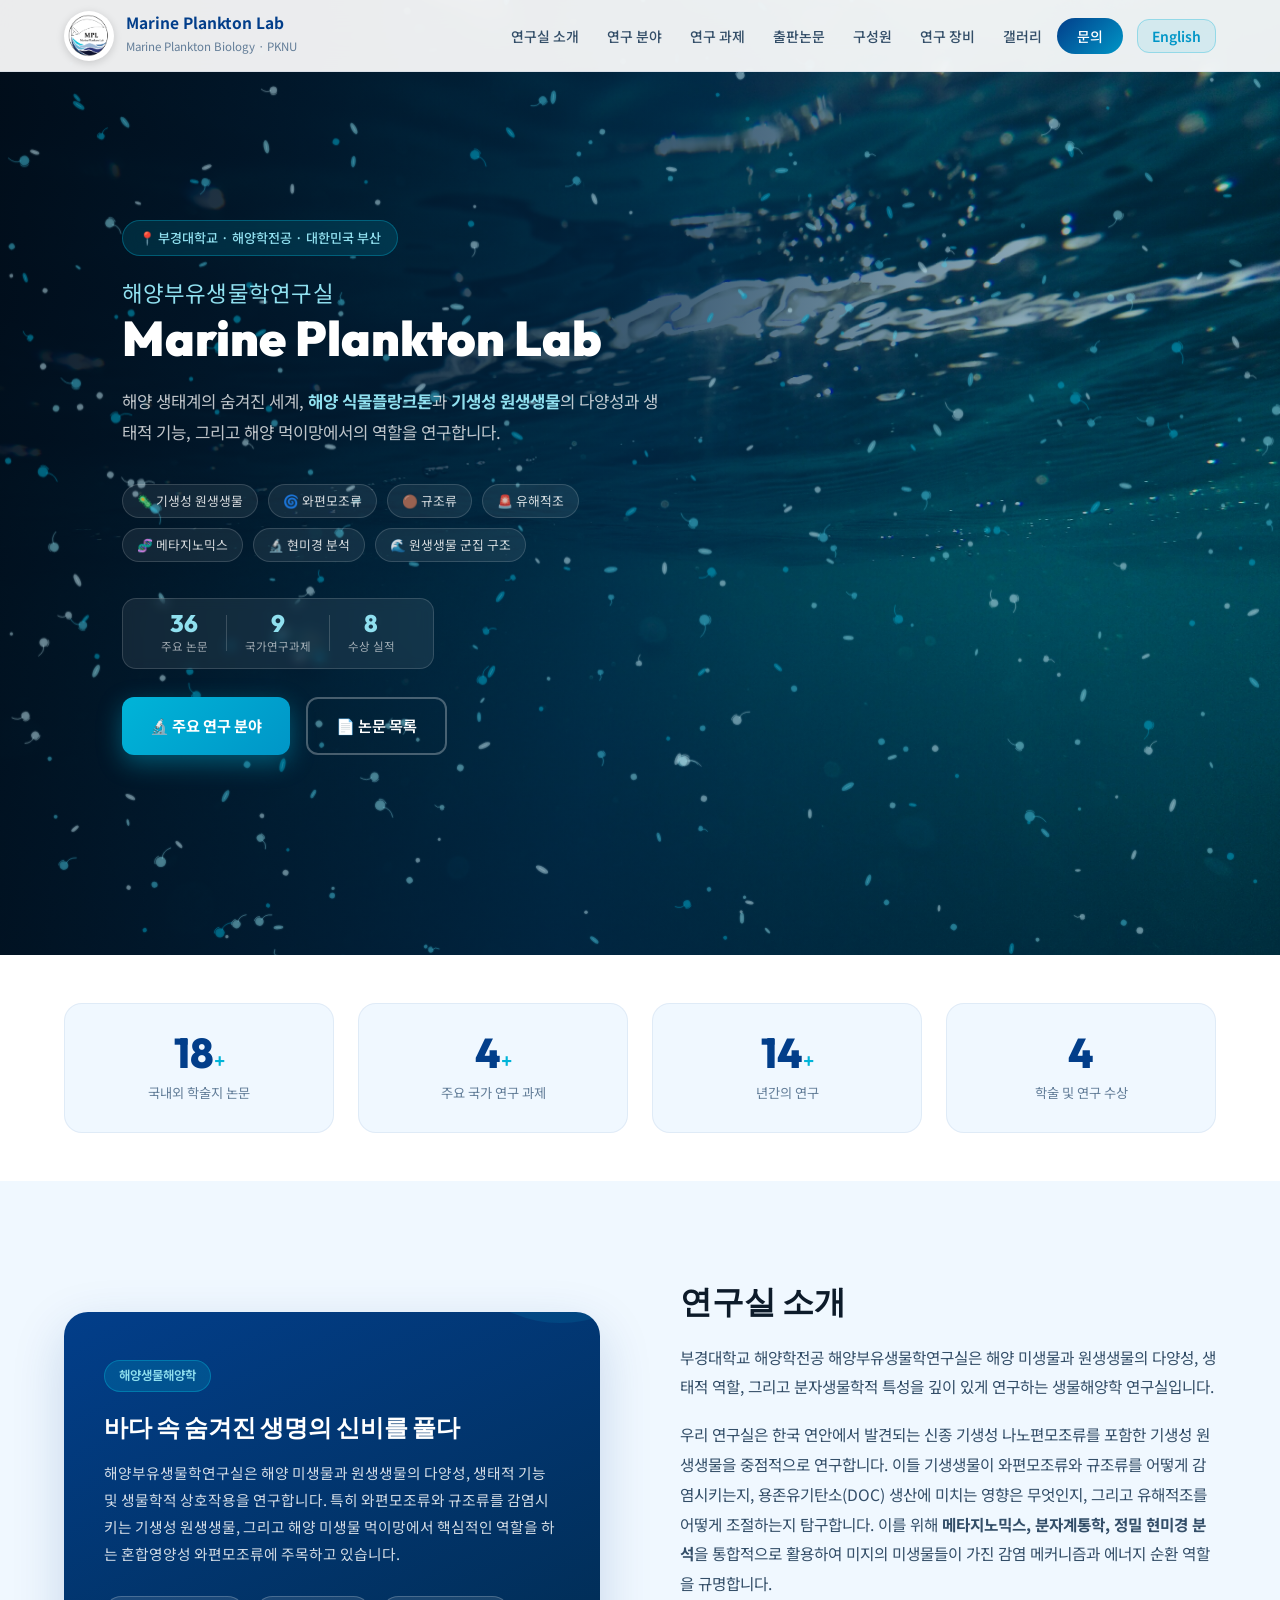
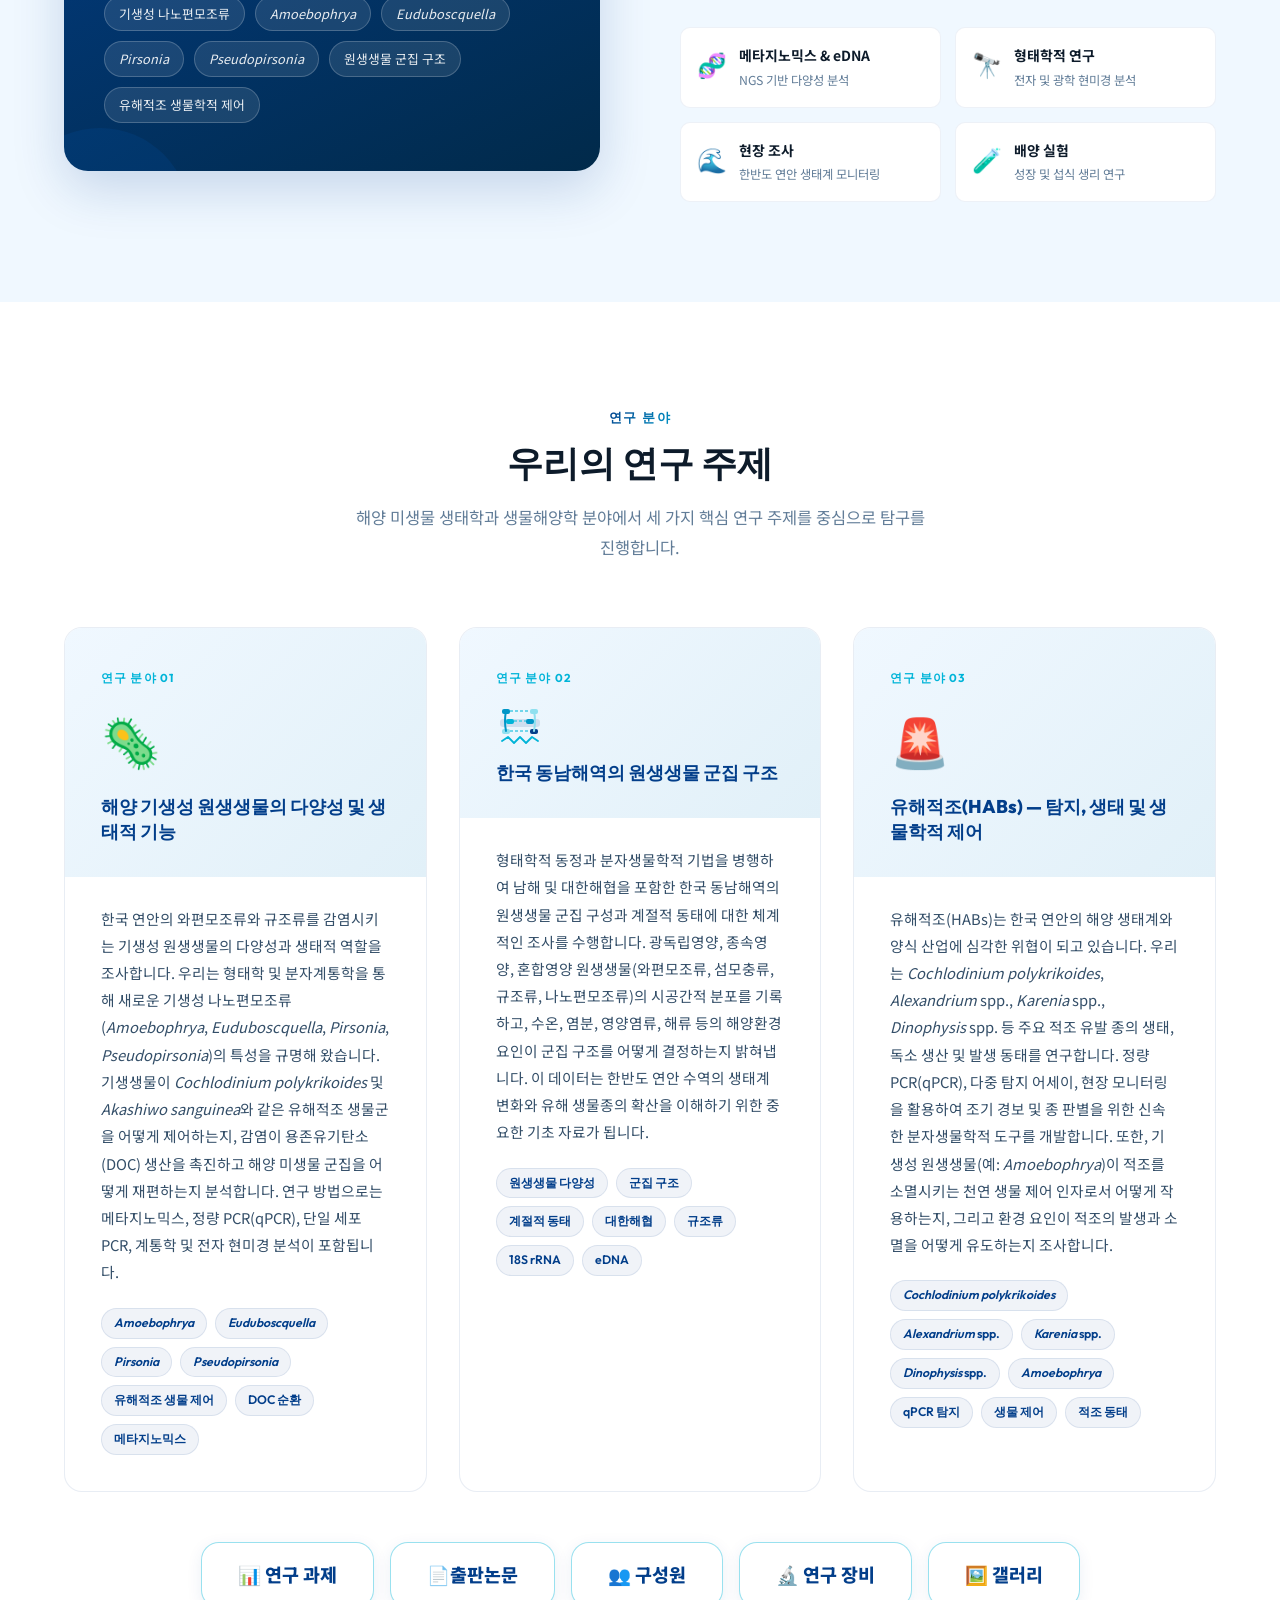
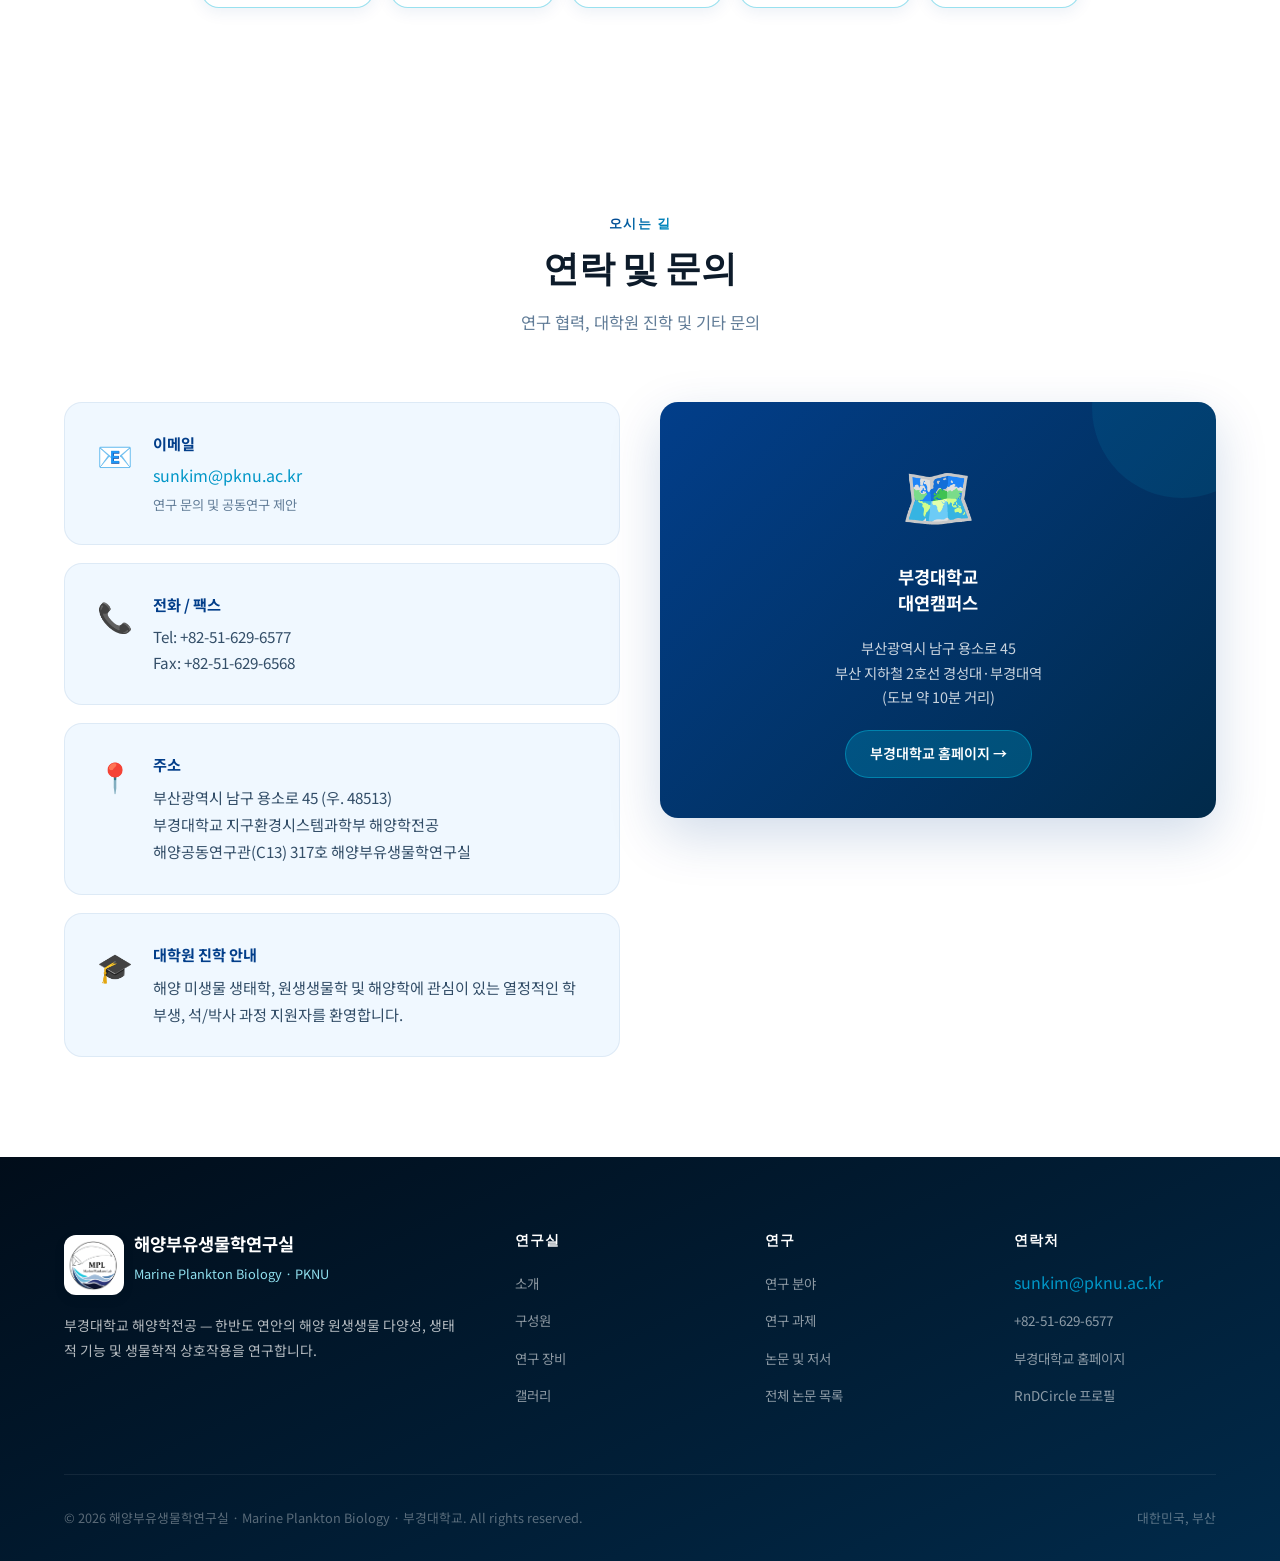
==== commit 4f259796: "revision" ====
--- a/index.html
+++ b/index.html
@@ -5,7 +5,8 @@
   <meta charset="UTF-8" />
   <meta name="viewport" content="width=device-width, initial-scale=1.0" />
   <!-- Security Headers for GitHub Pages -->
-  <meta http-equiv="Content-Security-Policy" content="upgrade-insecure-requests; default-src 'self' 'unsafe-inline' 'unsafe-eval' https: data:;" />
+  <meta http-equiv="Content-Security-Policy"
+    content="upgrade-insecure-requests; default-src 'self' 'unsafe-inline' 'unsafe-eval' https: data:;" />
   <meta http-equiv="X-Content-Type-Options" content="nosniff" />
   <meta name="referrer" content="strict-origin-when-cross-origin" />
   <title>Marine Plankton Lab | PKNU</title>
@@ -30,14 +31,15 @@
       </div>
     </a>
     <ul class="nav-links" id="nav-links">
-      <li><a href="#about">About</a></li>
-      <li><a href="#research">Research</a></li>
-      <li><a href="pages/projects.html">Projects</a></li>
-      <li><a href="pages/publications.html">Publications</a></li>
-      <li><a href="pages/members.html">Members</a></li>
-      <li><a href="pages/equipment.html">Equipment</a></li>
-      <li><a href="pages/gallery.html">Gallery</a></li>
-      <li><a href="#contact" class="nav-cta">Contact</a></li>
+      <li><a href="#about">연구실 소개</a></li>
+      <li><a href="#research">연구 분야</a></li>
+      <li><a href="pages/projects.html">연구 과제</a></li>
+      <li><a href="pages/publications.html">출판논문</a></li>
+      <li><a href="pages/members.html">구성원</a></li>
+      <li><a href="pages/equipment.html">연구 장비</a></li>
+      <li><a href="pages/gallery.html">갤러리</a></li>
+      <li><a href="#contact" class="nav-cta">문의</a></li>
+      <li class="lang-toggle"><a href="index_en.html">English</a></li>
     </ul>
     <button class="nav-toggle" id="nav-toggle" aria-label="Toggle menu">
       <span></span><span></span><span></span>
@@ -70,39 +72,41 @@
 
     <div class="hero-content">
       <div class="hero-text fade-in">
-        <div class="hero-badge">📍 Pukyong National University · Dept. of Oceanography · Busan, Korea</div>
+        <div class="hero-badge">📍 부경대학교 · 해양학전공 · 대한민국 부산</div>
         <h1 class="hero-title">
           <span class="ko">해양부유생물학연구실</span>
           Marine Plankton Lab
         </h1>
         <p class="hero-subtitle">
-          Investigating the hidden world of <strong style="color:var(--accent2)">marine phytoplankton</strong> and
-          <strong style="color:var(--accent2)">marine parasitic protists</strong> — uncovering their diversity,
-          ecological functions, and roles in shaping ocean food webs.
+          해양 생태계의 숨겨진 세계, <strong style="color:var(--accent2)">해양 식물플랑크톤</strong>과
+          <strong style="color:var(--accent2)">기생성 원생생물</strong>의 다양성과 생태적 기능, 그리고 해양 먹이망에서의 역할을 연구합니다.
         </p>
         <div class="hero-keywords">
           <div class="hero-kw-row">
-            <span class="hero-kw">🦠 Parasitic Protists</span>
-            <span class="hero-kw">🌀 Dinoflagellates</span>
-            <span class="hero-kw">🟤 Diatom</span>
-            <span class="hero-kw">🚨 HABs</span>
+            <span class="hero-kw">🦠 기생성 원생생물</span>
+            <span class="hero-kw">🌀 와편모조류</span>
+            <span class="hero-kw">🟤 규조류</span>
+            <span class="hero-kw">🚨 유해적조</span>
           </div>
           <div class="hero-kw-row">
-            <span class="hero-kw">🧬 Metagenomics</span>
-            <span class="hero-kw">🔬 Microscopy</span>
-            <span class="hero-kw">🌊 Protist Community Structure</span>
+            <span class="hero-kw">🧬 메타지노믹스</span>
+            <span class="hero-kw">🔬 현미경 분석</span>
+            <span class="hero-kw">🌊 원생생물 군집 구조</span>
           </div>
         </div>
         <div class="hero-stats-mini">
-          <div class="hsm-item" style="cursor:pointer;" onclick="location.href='pages/publications.html'"><span class="hsm-num">36</span><span class="hsm-lbl">Publications</span></div>
+          <div class="hsm-item" style="cursor:pointer;" onclick="location.href='pages/publications.html'"><span
+              class="hsm-num">36</span><span class="hsm-lbl">주요 논문</span></div>
           <div class="hsm-divider"></div>
-          <div class="hsm-item" style="cursor:pointer;" onclick="location.href='pages/projects.html'"><span class="hsm-num">7+</span><span class="hsm-lbl">NRF Projects</span></div>
+          <div class="hsm-item" style="cursor:pointer;" onclick="location.href='pages/projects.html'"><span
+              class="hsm-num">9</span><span class="hsm-lbl">국가연구과제</span></div>
           <div class="hsm-divider"></div>
-          <div class="hsm-item" style="cursor:pointer;" onclick="location.href='pages/awards.html'"><span class="hsm-num">8</span><span class="hsm-lbl">Awards</span></div>
+          <div class="hsm-item" style="cursor:pointer;" onclick="location.href='pages/awards.html'"><span
+              class="hsm-num">8</span><span class="hsm-lbl">수상 실적</span></div>
         </div>
         <div class="hero-actions">
-          <a href="#research" class="btn-primary">🔬 Research Areas</a>
-          <a href="pages/publications.html" class="btn-outline">📄 Publications</a>
+          <a href="#research" class="btn-primary">🔬 주요 연구 분야</a>
+          <a href="pages/publications.html" class="btn-outline">📄 논문 목록</a>
         </div>
       </div>
     </div>
@@ -119,19 +123,21 @@
     <div class="stats-grid">
       <div class="stat-item fade-in" style="cursor:pointer;" onclick="location.href='pages/publications.html'">
         <div class="stat-value"><span class="count" data-target="36">0</span><span class="stat-unit">+</span></div>
-        <div class="stat-label">Peer-reviewed Publications</div>
-      </div>
-      <div class="stat-item fade-in" style="transition-delay:.1s; cursor:pointer;" onclick="location.href='pages/projects.html'">
-        <div class="stat-value"><span class="count" data-target="7">0</span><span class="stat-unit">+</span></div>
-        <div class="stat-label">NRF Research Projects</div>
+        <div class="stat-label">국내외 학술지 논문</div>
+      </div>
+      <div class="stat-item fade-in" style="transition-delay:.1s; cursor:pointer;"
+        onclick="location.href='pages/projects.html'">
+        <div class="stat-value"><span class="count" data-target="9">0</span><span class="stat-unit">+</span></div>
+        <div class="stat-label">주요 국가 연구 과제</div>
       </div>
       <div class="stat-item fade-in" style="transition-delay:.2s">
         <div class="stat-value"><span class="count" data-target="27">0</span><span class="stat-unit">+</span></div>
-        <div class="stat-label">Years of Research</div>
-      </div>
-      <div class="stat-item fade-in" style="transition-delay:.3s; cursor:pointer;" onclick="location.href='pages/awards.html'">
+        <div class="stat-label">년간의 연구</div>
+      </div>
+      <div class="stat-item fade-in" style="transition-delay:.3s; cursor:pointer;"
+        onclick="location.href='pages/awards.html'">
         <div class="stat-value"><span class="count" data-target="8">0</span></div>
-        <div class="stat-label">Awards</div>
+        <div class="stat-label">학술 및 연구 수상</div>
       </div>
     </div>
   </section>
@@ -141,64 +147,59 @@
     <div class="section-inner">
       <div class="about-grid">
         <div class="about-card fade-in">
-          <div class="about-card-tag">Marine Biological Oceanography</div>
-          <h3>Unraveling Hidden Life in the Ocean</h3>
+          <div class="about-card-tag">해양생물해양학</div>
+          <h3>바다 속 숨겨진 생명의 신비를 풀다</h3>
           <p>
-            Marine Plankton Lab focuses on the diversity, ecological function, and biological interactions of marine
-            microorganisms and protists — particularly parasitic protists infecting dinoflagellates and diatoms,
-            and mixotrophic dinoflagellates that occupy critical positions in the marine microbial food web.
+            해양부유생물학연구실은 해양 미생물과 원생생물의 다양성, 생태적 기능 및 생물학적 상호작용을 연구합니다.
+            특히 와편모조류와 규조류를 감염시키는 기생성 원생생물, 그리고 해양 미생물 먹이망에서 핵심적인 역할을 하는 혼합영양성 와편모조류에 주목하고 있습니다.
           </p>
           <div class="about-topics">
-            <span class="about-topic">Parasitic nanoflagellates</span>
+            <span class="about-topic">기생성 나노편모조류</span>
             <span class="about-topic"><i>Amoebophrya</i></span>
             <span class="about-topic"><i>Euduboscquella</i></span>
             <span class="about-topic"><i>Pirsonia</i></span>
             <span class="about-topic"><i>Pseudopirsonia</i></span>
-            <span class="about-topic">Protist community structure</span>
-            <span class="about-topic">HABs biocontrol</span>
+            <span class="about-topic">원생생물 군집 구조</span>
+            <span class="about-topic">유해적조 생물학적 제어</span>
           </div>
         </div>
         <div class="about-text fade-in" style="transition-delay:.15s">
-          <h2>Who We Are</h2>
+          <h2>연구실 소개</h2>
           <p>
-            Marine Plankton Lab at Pukyong National University's Department of Oceanography conducts in-depth research
-            in biological oceanography — specifically the diversity, ecological roles, and molecular biology of
-            marine microorganisms and protists.
+            부경대학교 해양학전공 해양부유생물학연구실은 해양 미생물과 원생생물의 다양성, 생태적 역할, 그리고 분자생물학적 특성을 깊이 있게 연구하는 생물해양학 연구실입니다.
           </p>
           <p>
-            Our research targets parasitic protists found in Korean coastal waters, including novel parasitic
-            nanoflagellates, and examines how these parasites infect dinoflagellates and diatoms, influence dissolved
-            organic carbon (DOC) production, and regulate harmful algal blooms. We integrate
-            <strong>metagenomics, molecular phylogenetics, and microscopy</strong>
-            to reveal infection mechanisms and energy cycling roles of these cryptic organisms.
+            우리 연구실은 한국 연안에서 발견되는 신종 기생성 나노편모조류를 포함한 기생성 원생생물을 중점적으로 연구합니다.
+            이들 기생생물이 와편모조류와 규조류를 어떻게 감염시키는지, 용존유기탄소(DOC) 생산에 미치는 영향은 무엇인지, 그리고 유해적조를 어떻게 조절하는지 탐구합니다. 이를 위해
+            <strong>메타지노믹스, 분자계통학, 정밀 현미경 분석</strong>을 통합적으로 활용하여 미지의 미생물들이 가진 감염 메커니즘과 에너지 순환 역할을 규명합니다.
           </p>
           <div class="about-pillars">
             <div class="pillar">
               <div class="pillar-icon">🧬</div>
               <div>
-                <div class="pillar-label">Metagenomics & eDNA</div>
-                <div class="pillar-sub">NGS-based diversity analysis</div>
+                <div class="pillar-label">메타지노믹스 & eDNA</div>
+                <div class="pillar-sub">NGS 기반 다양성 분석</div>
               </div>
             </div>
             <div class="pillar">
               <div class="pillar-icon">🔭</div>
               <div>
-                <div class="pillar-label">Morphological Study</div>
-                <div class="pillar-sub">Electron & light microscopy</div>
+                <div class="pillar-label">형태학적 연구</div>
+                <div class="pillar-sub">전자 및 광학 현미경 분석</div>
               </div>
             </div>
             <div class="pillar">
               <div class="pillar-icon">🌊</div>
               <div>
-                <div class="pillar-label">Field Sampling</div>
-                <div class="pillar-sub">Korean coastal monitoring</div>
+                <div class="pillar-label">현장 조사</div>
+                <div class="pillar-sub">한반도 연안 생태계 모니터링</div>
               </div>
             </div>
             <div class="pillar">
               <div class="pillar-icon">🧪</div>
               <div>
-                <div class="pillar-label">Culture Experiments</div>
-                <div class="pillar-sub">Growth & feeding physiology</div>
+                <div class="pillar-label">배양 실험</div>
+                <div class="pillar-sub">성장 및 섭식 생리 연구</div>
               </div>
             </div>
           </div>
@@ -211,43 +212,39 @@
   <section class="research-section" id="research">
     <div class="section-inner">
       <div class="section-header">
-        <div class="section-tag">Research Areas</div>
-        <h2 class="section-title">What We Study</h2>
-        <p class="section-desc">Three core research pillars drive our investigative agenda in marine microbial ecology
-          and biological oceanography</p>
+        <div class="section-tag">연구 분야</div>
+        <h2 class="section-title">우리의 연구 주제</h2>
+        <p class="section-desc">해양 미생물 생태학과 생물해양학 분야에서 세 가지 핵심 연구 주제를 중심으로 탐구를 진행합니다.</p>
       </div>
       <div class="research-grid research-grid-3">
         <div class="research-card fade-in">
           <div class="rc-header">
-            <div class="rc-num">Research Area 01</div>
+            <div class="rc-num">연구 분야 01</div>
             <div class="rc-icon">🦠</div>
-            <div class="rc-title">Diversity & Ecological Functions of Marine Parasitic Protists</div>
+            <div class="rc-title">해양 기생성 원생생물의 다양성 및 생태적 기능</div>
           </div>
           <div class="rc-body">
             <p class="rc-desc">
-              We investigate the diversity and ecological roles of parasitic protists — especially those infecting
-              dinoflagellates and diatoms in Korean coastal waters. We have characterized newly discovered parasitic
-              nanoflagellates (<em><i>Amoebophrya</i></em>, <em><i>Euduboscquella</i></em>, <em><i>Pirsonia</i></em>,
-              <em><i>Pseudopirsonia</i></em>) via morphology
-              and molecular phylogenetics. We analyze how parasites regulate HAB species such as
-              <em>Cochlodinium polykrikoides</em> and <em>Akashiwo sanguinea</em>, and how infection drives dissolved
-              organic carbon (DOC) production and restructures marine microbial communities.
-              Methods include metagenomics, qPCR, single-cell PCR, phylogenetics, and electron microscopy.
+              한국 연안의 와편모조류와 규조류를 감염시키는 기생성 원생생물의 다양성과 생태적 역할을 조사합니다. 우리는 형태학 및 분자계통학을 통해 새로운 기생성
+              나노편모조류(<em><i>Amoebophrya</i></em>, <em><i>Euduboscquella</i></em>, <em><i>Pirsonia</i></em>,
+              <em><i>Pseudopirsonia</i></em>)의 특성을 규명해 왔습니다. 기생생물이 <em>Cochlodinium polykrikoides</em> 및 <em>Akashiwo
+                sanguinea</em>와 같은 유해적조 생물군을 어떻게 제어하는지, 감염이 용존유기탄소(DOC) 생산을 촉진하고 해양 미생물 군집을 어떻게 재편하는지 분석합니다. 연구 방법으로는
+              메타지노믹스, 정량 PCR(qPCR), 단일 세포 PCR, 계통학 및 전자 현미경 분석이 포함됩니다.
             </p>
             <div class="rc-tags">
               <span class="rc-tag"><i>Amoebophrya</i></span>
               <span class="rc-tag"><i>Euduboscquella</i></span>
               <span class="rc-tag"><i>Pirsonia</i></span>
               <span class="rc-tag"><i>Pseudopirsonia</i></span>
-              <span class="rc-tag">HAB biocontrol</span>
-              <span class="rc-tag">DOC cycling</span>
-              <span class="rc-tag">Metagenomics</span>
+              <span class="rc-tag">유해적조 생물 제어</span>
+              <span class="rc-tag">DOC 순환</span>
+              <span class="rc-tag">메타지노믹스</span>
             </div>
           </div>
         </div>
         <div class="research-card fade-in" style="transition-delay:.1s">
           <div class="rc-header">
-            <div class="rc-num">Research Area 02</div>
+            <div class="rc-num">연구 분야 02</div>
             <div class="rc-icon" style="font-size:0;">
               <svg width="48" height="48" viewBox="0 0 48 48" xmlns="http://www.w3.org/2000/svg" style="display:block;">
                 <rect x="4" y="20" width="40" height="8" rx="3" fill="#023E8A" opacity="0.12" />
@@ -269,24 +266,20 @@
                   stroke-width="1.8" stroke-linecap="round" stroke-linejoin="round" />
               </svg>
             </div>
-            <div class="rc-title">Protist Community Structure in the Southeastern Sea of Korea</div>
+            <div class="rc-title">한국 동남해역의 원생생물 군집 구조</div>
           </div>
           <div class="rc-body">
             <p class="rc-desc">
-              We conduct systematic surveys of protist community composition and seasonal dynamics in the
-              southeastern sea of Korea — including the South Sea and Korea Strait — using both morphological
-              identification and molecular approaches. Our research documents the spatial and temporal distribution
-              of phototrophic, heterotrophic, and mixotrophic protists (dinoflagellates, ciliates, diatoms, and
-              nanoflagellates), revealing how oceanographic conditions (water temperature, salinity, nutrients,
-              currents) shape community structure. These data form a critical baseline for understanding
-              ecosystem change and the spread of harmful species in Korean coastal waters.
+              형태학적 동정과 분자생물학적 기법을 병행하여 남해 및 대한해협을 포함한 한국 동남해역의 원생생물 군집 구성과 계절적 동태에 대한 체계적인 조사를 수행합니다. 광독립영양, 종속영양, 혼합영양
+              원생생물(와편모조류, 섬모충류, 규조류, 나노편모조류)의 시공간적 분포를 기록하고, 수온, 염분, 영양염류, 해류 등의 해양환경 요인이 군집 구조를 어떻게 결정하는지 밝혀냅니다. 이 데이터는
+              한반도 연안 수역의 생태계 변화와 유해 생물종의 확산을 이해하기 위한 중요한 기초 자료가 됩니다.
             </p>
             <div class="rc-tags">
-              <span class="rc-tag">Protist diversity</span>
-              <span class="rc-tag">Community structure</span>
-              <span class="rc-tag">Seasonal dynamics</span>
-              <span class="rc-tag">Korea Strait</span>
-              <span class="rc-tag">Diatom</span>
+              <span class="rc-tag">원생생물 다양성</span>
+              <span class="rc-tag">군집 구조</span>
+              <span class="rc-tag">계절적 동태</span>
+              <span class="rc-tag">대한해협</span>
+              <span class="rc-tag">규조류</span>
               <span class="rc-tag">18S rRNA</span>
               <span class="rc-tag">eDNA</span>
             </div>
@@ -294,30 +287,27 @@
         </div>
         <div class="research-card fade-in" style="transition-delay:.2s">
           <div class="rc-header">
-            <div class="rc-num">Research Area 03</div>
+            <div class="rc-num">연구 분야 03</div>
             <div class="rc-icon">🚨</div>
-            <div class="rc-title">Harmful Algal Blooms (HABs) — Detection, Ecology & Biocontrol</div>
+            <div class="rc-title">유해적조(HABs) — 탐지, 생태 및 생물학적 제어</div>
           </div>
           <div class="rc-body">
             <p class="rc-desc">
-              Harmful algal blooms (HABs) pose major threats to marine ecosystems and aquaculture industries
-              along the Korean coast. We study the ecology, toxin production, and bloom dynamics of key
-              HAB-forming species — including <em><i>Cochlodinium polykrikoides</i></em>, <em><i>Alexandrium</i></em>
-              spp.,
-              <em><i>Karenia</i></em> spp., and <em><i>Dinophysis</i></em> spp. Using quantitative PCR (qPCR), multiplex
-              detection assays, and field monitoring, we develop rapid molecular tools for early warning
-              and species discrimination. We also investigate the role of parasitic protists
-              (e.g., <em><i>Amoebophrya</i></em>) as natural biocontrol agents that terminate bloom events,
-              and how environmental factors drive bloom initiation and collapse.
+              유해적조(HABs)는 한국 연안의 해양 생태계와 양식 산업에 심각한 위협이 되고 있습니다. 우리는 <em><i>Cochlodinium polykrikoides</i></em>,
+              <em><i>Alexandrium</i></em> spp., <em><i>Karenia</i></em> spp., <em><i>Dinophysis</i></em> spp. 등 주요 적조 유발
+              종의 생태, 독소 생산 및 발생 동태를 연구합니다. 정량 PCR(qPCR), 다중 탐지 어세이, 현장 모니터링을 활용하여 조기 경보 및 종 판별을 위한 신속한 분자생물학적 도구를 개발합니다.
+              또한, 기생성 원생생물(예: <em><i>Amoebophrya</i></em>)이 적조를 소멸시키는 천연 생물 제어 인자로서 어떻게 작용하는지, 그리고 환경 요인이 적조의 발생과 소멸을
+              어떻게 유도하는지 조사합니다.
             </p>
             <div class="rc-tags">
-              <span class="rc-tag">Cochlodinium</span>
-              <span class="rc-tag">Alexandrium</span>
-              <span class="rc-tag">Karenia</span>
-              <span class="rc-tag">Paralytic shellfish toxins</span>
-              <span class="rc-tag">qPCR detection</span>
-              <span class="rc-tag">Biocontrol</span>
-              <span class="rc-tag">Bloom dynamics</span>
+              <span class="rc-tag"><i>Cochlodinium polykrikoides</i></span>
+              <span class="rc-tag"><i>Alexandrium</i> spp.</span>
+              <span class="rc-tag"><i>Karenia</i> spp.</span>
+              <span class="rc-tag"><i>Dinophysis</i> spp.</span>
+              <span class="rc-tag"><i>Amoebophrya</i></span>
+              <span class="rc-tag">qPCR 탐지</span>
+              <span class="rc-tag">생물 제어</span>
+              <span class="rc-tag">적조 동태</span>
             </div>
           </div>
         </div>
@@ -326,11 +316,11 @@
       <!-- Category Jump Links -->
       <div class="category-jump-links fade-in"
         style="text-align:center; margin-top: 50px; display: flex; justify-content: center; gap: 16px; flex-wrap: wrap;">
-        <a href="pages/projects.html" class="btn-outline-primary">📊 Projects</a>
-        <a href="pages/publications.html" class="btn-outline-primary">📄 Publications</a>
-        <a href="pages/members.html" class="btn-outline-primary">👥 Members</a>
-        <a href="pages/equipment.html" class="btn-outline-primary">🔬 Equipment</a>
-        <a href="pages/gallery.html" class="btn-outline-primary">🖼️ Gallery</a>
+        <a href="pages/projects.html" class="btn-outline-primary">📊 연구 과제</a>
+        <a href="pages/publications.html" class="btn-outline-primary">📄출판논문</a>
+        <a href="pages/members.html" class="btn-outline-primary">👥 구성원</a>
+        <a href="pages/equipment.html" class="btn-outline-primary">🔬 연구 장비</a>
+        <a href="pages/gallery.html" class="btn-outline-primary">🖼️ 갤러리</a>
       </div>
     </div>
   </section>
@@ -340,47 +330,47 @@
   <section id="contact" style="background: var(--white); padding: 100px 5%;">
     <div class="section-inner">
       <div class="section-header">
-        <div class="section-tag">Contact</div>
-        <h2 class="section-title">Get in Touch</h2>
-        <p class="section-desc">For research collaborations, graduate admissions, or other inquiries</p>
+        <div class="section-tag">오시는 길</div>
+        <h2 class="section-title">연락 및 문의</h2>
+        <p class="section-desc">연구 협력, 대학원 진학 및 기타 문의</p>
       </div>
       <div style="display:grid; grid-template-columns:1fr 1fr; gap:40px; align-items:start;">
         <div style="display:flex; flex-direction:column; gap:18px;" class="fade-in">
           <div class="contact-card">
             <div style="font-size:1.8rem;">📧</div>
             <div>
-              <h4>Email</h4>
-              <a href="#" class="em-lock" data-em="c3Vua2ltQHBrbnUuYWMua3I=" style="color:var(--teal); font-size:1rem;"></a>
-              <p style="color:var(--text-light); font-size:0.83rem; margin-top:4px;">For research inquiries and
-                collaboration</p>
+              <h4>이메일</h4>
+              <a href="#" class="em-lock" data-em="c3Vua2ltQHBrbnUuYWMua3I="
+                style="color:var(--teal); font-size:1rem;"></a>
+              <p style="color:var(--text-light); font-size:0.83rem; margin-top:4px;">연구 문의 및 공동연구 제안</p>
             </div>
           </div>
           <div class="contact-card">
             <div style="font-size:1.8rem;">📞</div>
             <div>
-              <h4>Phone / Fax</h4>
-              <p style="color:var(--text-mid); font-size:0.95rem;">Tel: <span class="enc-text" data-val="KzgyLTUxLTYyOS02NTc3"></span><br>Fax: <span class="enc-text" data-val="KzgyLTUxLTYyOS02NTY4"></span></p>
+              <h4>전화 / 팩스</h4>
+              <p style="color:var(--text-mid); font-size:0.95rem;">Tel: <span class="enc-text"
+                  data-val="KzgyLTUxLTYyOS02NTc3"></span><br>Fax: <span class="enc-text"
+                  data-val="KzgyLTUxLTYyOS02NTY4"></span></p>
             </div>
           </div>
           <div class="contact-card">
             <div style="font-size:1.8rem;">📍</div>
             <div>
-              <h4>Address</h4>
+              <h4>주소</h4>
               <p style="color:var(--text-mid); line-height:1.8; font-size:0.95rem;">
-                Room 317, Marine Joint Research Building (C13)<br>
-                Department of Oceanography<br>
-                Pukyong National University<br>
-                45 Yongso-ro, Nam-gu, Busan 48513, Republic of Korea
+                부산광역시 남구 용소로 45 (우. 48513)<br>
+                부경대학교 지구환경시스템과학부 해양학전공<br>
+                해양공동연구관(C13) 317호 해양부유생물학연구실
               </p>
             </div>
           </div>
           <div class="contact-card">
             <div style="font-size:1.8rem;">🎓</div>
             <div>
-              <h4>Graduate Admissions</h4>
+              <h4>대학원 진학 안내</h4>
               <p style="color:var(--text-mid); line-height:1.8; font-size:0.95rem;">
-                We welcome motivated M.S./Ph.D. applicants with interest in marine microbial ecology, protistology, and
-                oceanography.
+                해양 미생물 생태학, 원생생물학 및 해양학에 관심이 있는 열정적인 학부생, 석/박사 과정 지원자를 환영합니다.
               </p>
             </div>
           </div>
@@ -388,12 +378,12 @@
         <div class="fade-in" style="transition-delay:.15s;">
           <div class="contact-map-card">
             <div style="font-size:60px; position:relative; z-index:1;">🗺️</div>
-            <h3>Pukyong National University<br>Daeyeon Campus</h3>
+            <h3>부경대학교<br>대연캠퍼스</h3>
             <p style="opacity:.78; font-size:0.9rem; line-height:1.7; position:relative; z-index:1;">
-              45 Yongso-ro, Nam-gu, Busan 48513<br>
-              Busan Subway Line 2, Kyungsung Univ.·Pukyong Nat'l Univ. Station <br /> (~10 min walk)
+              부산광역시 남구 용소로 45<br>
+              부산 지하철 2호선 경성대·부경대역 <br /> (도보 약 10분 거리)
             </p>
-            <a href="https://www.pknu.ac.kr" target="_blank" class="contact-map-btn">PKNU Official Website →</a>
+            <a href="https://www.pknu.ac.kr" target="_blank" class="contact-map-btn">부경대학교 홈페이지 →</a>
           </div>
         </div>
       </div>
@@ -411,46 +401,46 @@
               <img src="images/대지 1.png" alt="MPL Logo" style="width:100%; height:100%; object-fit:contain;">
             </div>
             <div>
-              <h3>Marine Plankton Lab</h3>
+              <h3>해양부유생물학연구실</h3>
               <div class="fb-en">Marine Plankton Biology · PKNU</div>
             </div>
           </div>
-          <p>Dept. of Oceanography, Pukyong National University — studying marine protist diversity, ecological
-            function, and biological interactions in Korean coastal waters.</p>
+          <p>부경대학교 해양학전공 — 한반도 연안의 해양 원생생물 다양성, 생태적 기능 및 생물학적 상호작용을 연구합니다.</p>
         </div>
         <div class="footer-col">
-          <h4>Lab</h4>
+          <h4>연구실</h4>
           <ul>
-            <li><a href="#about">About</a></li>
-            <li><a href="pages/members.html">Members</a></li>
-            <li><a href="pages/equipment.html">Lab Equipment</a></li>
-            <li><a href="pages/gallery.html">Gallery</a></li>
+            <li><a href="#about">소개</a></li>
+            <li><a href="pages/members.html">구성원</a></li>
+            <li><a href="pages/equipment.html">연구 장비</a></li>
+            <li><a href="pages/gallery.html">갤러리</a></li>
           </ul>
         </div>
         <div class="footer-col">
-          <h4>Research</h4>
+          <h4>연구</h4>
           <ul>
-            <li><a href="#research">Research Areas</a></li>
-            <li><a href="#projects">Projects</a></li>
-            <li><a href="#publications">Publications</a></li>
-            <li><a href="pages/publications.html">Full Publication List</a></li>
+            <li><a href="#research">연구 분야</a></li>
+            <li><a href="pages/projects.html">연구 과제</a></li>
+            <li><a href="pages/publications.html">논문 및 저서</a></li>
+            <li><a href="pages/publications.html">전체 논문 목록</a></li>
           </ul>
         </div>
         <div class="footer-col">
-          <h4>Contact</h4>
+          <h4>연락처</h4>
           <ul>
-            <li><a href="#" class="em-lock" data-em="c3Vua2ltQHBrbnUuYWMua3I=" style="color:var(--teal); font-size:1rem;"></a></li>
-            <li><a href="#" class="enc-link" data-prefix="tel:" data-val="KzgyNTE2Mjk2NTc3" data-text="KzgyLTUxLTYyOS02NTc3"></a></li>
-            <li><a href="https://www.pknu.ac.kr" target="_blank">PKNU Website</a></li>
+            <li><a href="#" class="em-lock" data-em="c3Vua2ltQHBrbnUuYWMua3I="
+                style="color:var(--teal); font-size:1rem;"></a></li>
+            <li><a href="#" class="enc-link" data-prefix="tel:" data-val="KzgyNTE2Mjk2NTc3"
+                data-text="KzgyLTUxLTYyOS02NTc3"></a></li>
+            <li><a href="https://www.pknu.ac.kr" target="_blank">부경대학교 홈페이지</a></li>
             <li><a href="https://app.rndcircle.io/lab/45056e42-fcaa-4c90-a55e-70f5f94de7d1" target="_blank">RnDCircle
-                Profile</a></li>
+                프로필</a></li>
           </ul>
         </div>
       </div>
       <div class="footer-bottom">
-        <span>© 2026 Marine Plankton Lab · Marine Plankton Biology · Pukyong National University. All rights
-          reserved.</span>
-        <span>Busan, Republic of Korea</span>
+        <span>© 2026 해양부유생물학연구실 · Marine Plankton Biology · 부경대학교. All rights reserved.</span>
+        <span>대한민국, 부산</span>
       </div>
     </div>
   </footer>
--- a/css/style.css
+++ b/css/style.css
@@ -172,6 +172,26 @@
   font-weight: 700;
 }
 
+.nav-links .lang-toggle a {
+  background: rgba(0, 180, 216, 0.1);
+  color: var(--teal);
+  border-radius: 12px;
+  font-weight: 600;
+  padding: 6px 14px;
+  margin-left: 12px;
+  border: 1px solid rgba(0, 180, 216, 0.3);
+}
+
+.nav-links .lang-toggle a::after {
+  display: none;
+}
+
+.nav-links .lang-toggle a:hover {
+  background: var(--teal);
+  color: var(--white);
+  border-color: var(--teal);
+}
+
 .nav-cta {
   background: linear-gradient(135deg, var(--primary), var(--teal)) !important;
   color: var(--white) !important;
@@ -1166,6 +1186,7 @@
   gap: 10px;
   font-size: 0.82rem;
   backdrop-filter: blur(8px);
+  word-break: break-word; /* Prevents long emails from overflowing the mobile screen */
 }
 
 .prof-right h2 {
@@ -1822,8 +1843,8 @@
   .nav-links.open {
     display: flex;
     flex-direction: column;
-    position: fixed;
-    top: 72px;
+    position: absolute;
+    top: 100%;
     left: 0;
     right: 0;
     background: white;
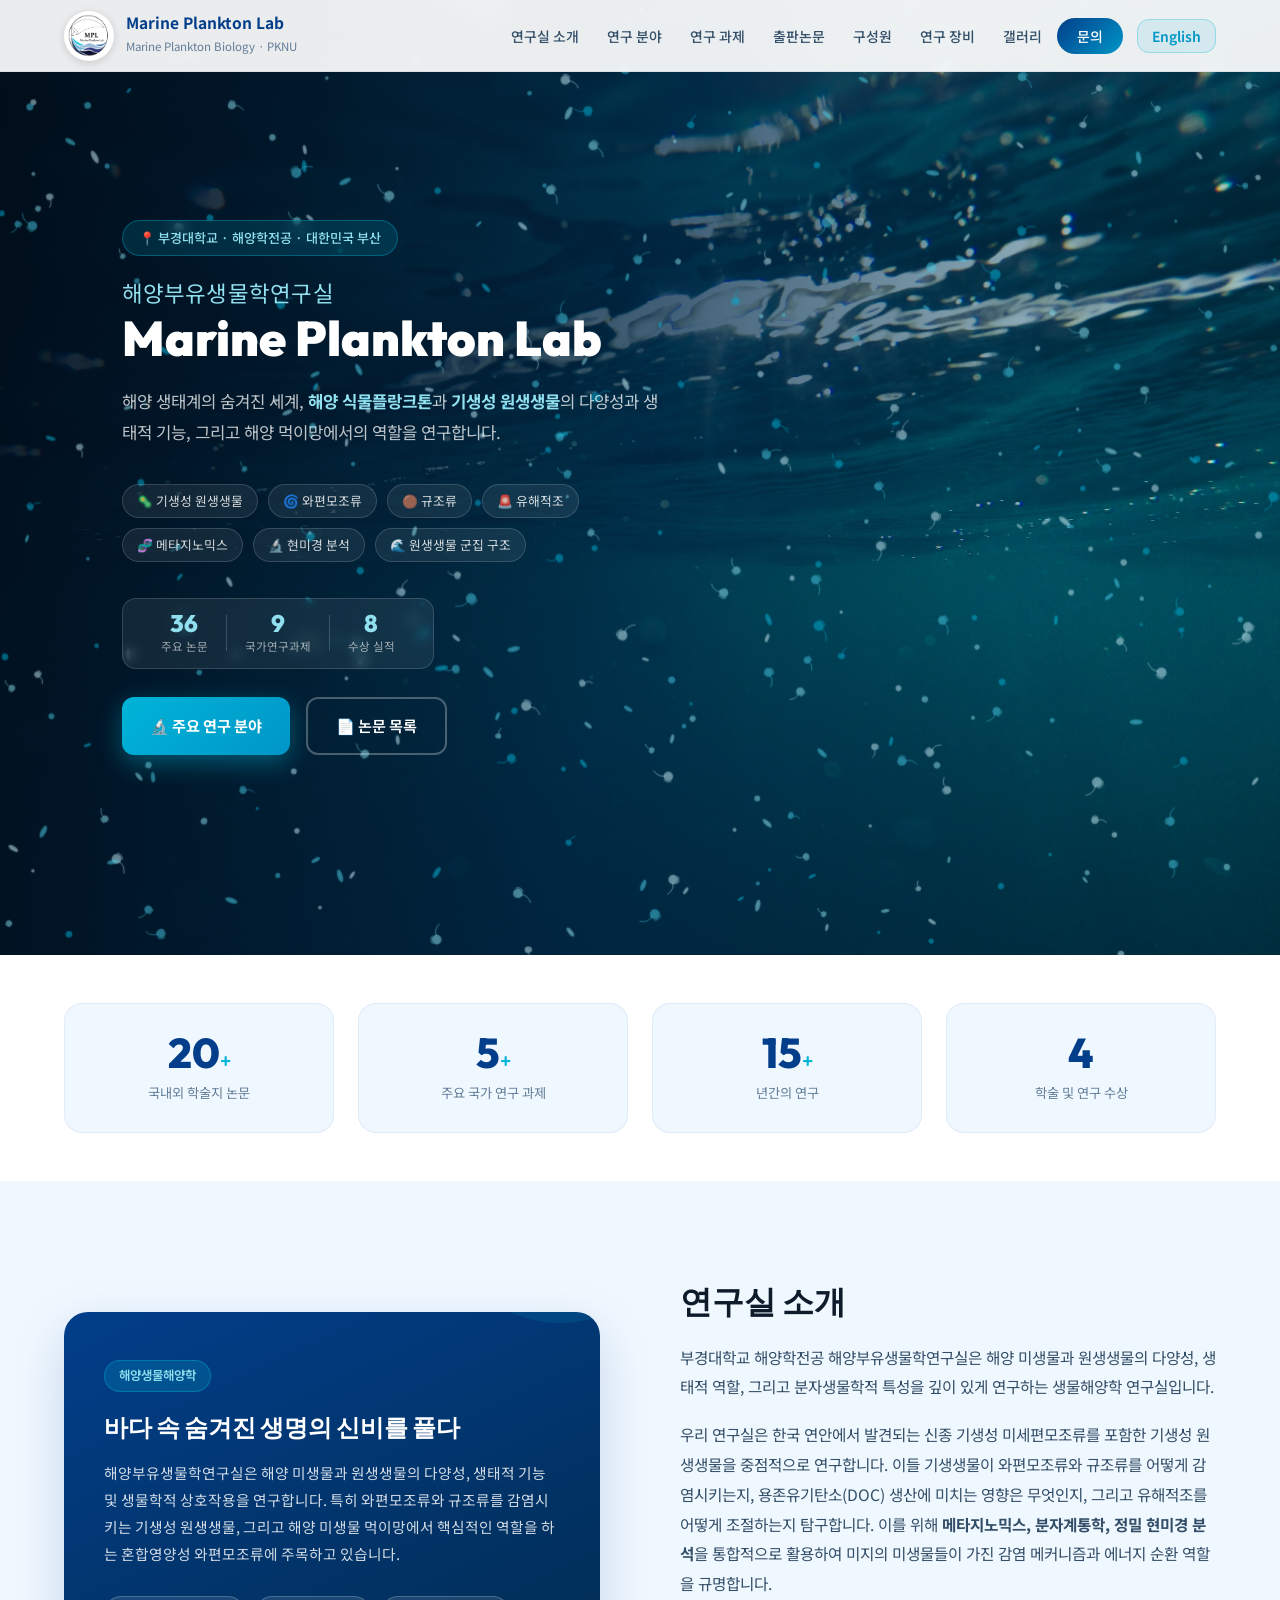
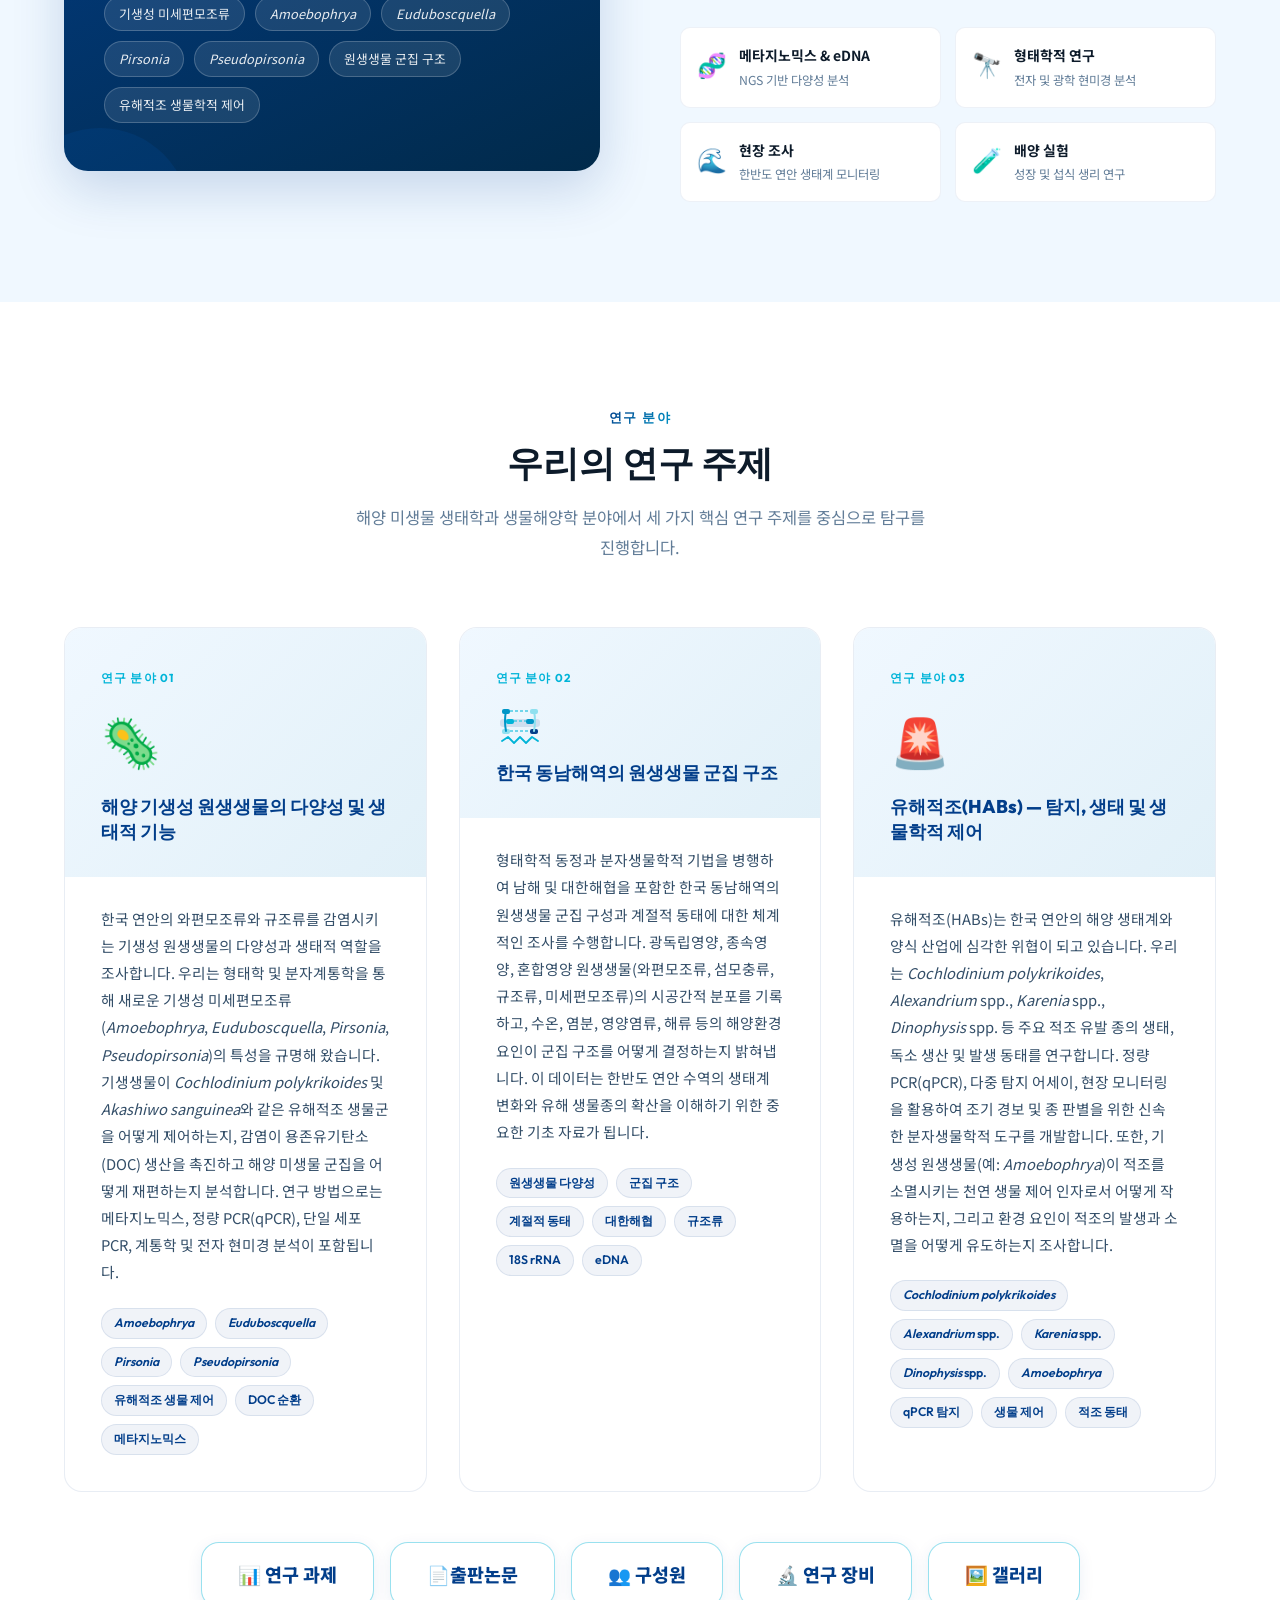
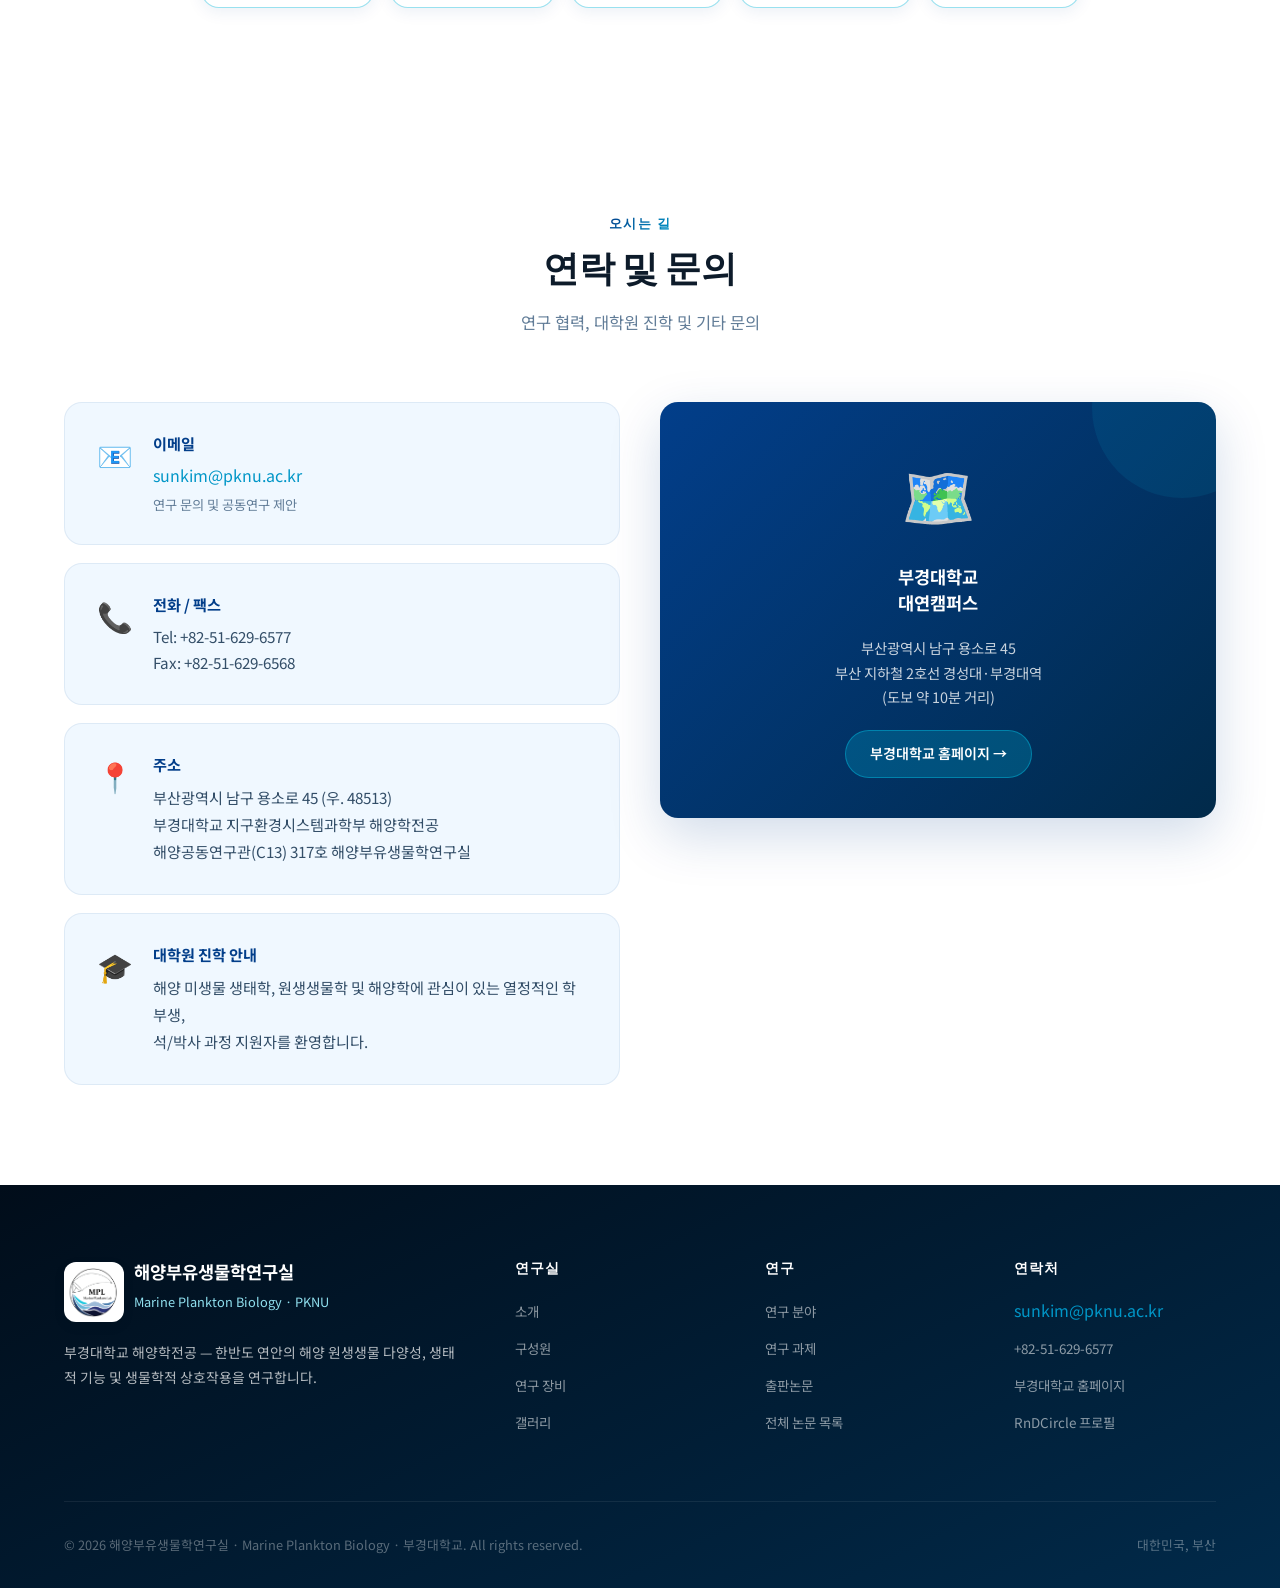
==== commit 48f4d4a6: "update" ====
--- a/index.html
+++ b/index.html
@@ -154,7 +154,7 @@
             특히 와편모조류와 규조류를 감염시키는 기생성 원생생물, 그리고 해양 미생물 먹이망에서 핵심적인 역할을 하는 혼합영양성 와편모조류에 주목하고 있습니다.
           </p>
           <div class="about-topics">
-            <span class="about-topic">기생성 나노편모조류</span>
+            <span class="about-topic">기생성 미세편모조류</span>
             <span class="about-topic"><i>Amoebophrya</i></span>
             <span class="about-topic"><i>Euduboscquella</i></span>
             <span class="about-topic"><i>Pirsonia</i></span>
@@ -169,7 +169,7 @@
             부경대학교 해양학전공 해양부유생물학연구실은 해양 미생물과 원생생물의 다양성, 생태적 역할, 그리고 분자생물학적 특성을 깊이 있게 연구하는 생물해양학 연구실입니다.
           </p>
           <p>
-            우리 연구실은 한국 연안에서 발견되는 신종 기생성 나노편모조류를 포함한 기생성 원생생물을 중점적으로 연구합니다.
+            우리 연구실은 한국 연안에서 발견되는 신종 기생성 미세편모조류를 포함한 기생성 원생생물을 중점적으로 연구합니다.
             이들 기생생물이 와편모조류와 규조류를 어떻게 감염시키는지, 용존유기탄소(DOC) 생산에 미치는 영향은 무엇인지, 그리고 유해적조를 어떻게 조절하는지 탐구합니다. 이를 위해
             <strong>메타지노믹스, 분자계통학, 정밀 현미경 분석</strong>을 통합적으로 활용하여 미지의 미생물들이 가진 감염 메커니즘과 에너지 순환 역할을 규명합니다.
           </p>
@@ -226,7 +226,7 @@
           <div class="rc-body">
             <p class="rc-desc">
               한국 연안의 와편모조류와 규조류를 감염시키는 기생성 원생생물의 다양성과 생태적 역할을 조사합니다. 우리는 형태학 및 분자계통학을 통해 새로운 기생성
-              나노편모조류(<em><i>Amoebophrya</i></em>, <em><i>Euduboscquella</i></em>, <em><i>Pirsonia</i></em>,
+              미세편모조류(<em><i>Amoebophrya</i></em>, <em><i>Euduboscquella</i></em>, <em><i>Pirsonia</i></em>,
               <em><i>Pseudopirsonia</i></em>)의 특성을 규명해 왔습니다. 기생생물이 <em>Cochlodinium polykrikoides</em> 및 <em>Akashiwo
                 sanguinea</em>와 같은 유해적조 생물군을 어떻게 제어하는지, 감염이 용존유기탄소(DOC) 생산을 촉진하고 해양 미생물 군집을 어떻게 재편하는지 분석합니다. 연구 방법으로는
               메타지노믹스, 정량 PCR(qPCR), 단일 세포 PCR, 계통학 및 전자 현미경 분석이 포함됩니다.
@@ -271,7 +271,7 @@
           <div class="rc-body">
             <p class="rc-desc">
               형태학적 동정과 분자생물학적 기법을 병행하여 남해 및 대한해협을 포함한 한국 동남해역의 원생생물 군집 구성과 계절적 동태에 대한 체계적인 조사를 수행합니다. 광독립영양, 종속영양, 혼합영양
-              원생생물(와편모조류, 섬모충류, 규조류, 나노편모조류)의 시공간적 분포를 기록하고, 수온, 염분, 영양염류, 해류 등의 해양환경 요인이 군집 구조를 어떻게 결정하는지 밝혀냅니다. 이 데이터는
+              원생생물(와편모조류, 섬모충류, 규조류, 미세편모조류)의 시공간적 분포를 기록하고, 수온, 염분, 영양염류, 해류 등의 해양환경 요인이 군집 구조를 어떻게 결정하는지 밝혀냅니다. 이 데이터는
               한반도 연안 수역의 생태계 변화와 유해 생물종의 확산을 이해하기 위한 중요한 기초 자료가 됩니다.
             </p>
             <div class="rc-tags">
@@ -370,7 +370,7 @@
             <div>
               <h4>대학원 진학 안내</h4>
               <p style="color:var(--text-mid); line-height:1.8; font-size:0.95rem;">
-                해양 미생물 생태학, 원생생물학 및 해양학에 관심이 있는 열정적인 학부생, 석/박사 과정 지원자를 환영합니다.
+                해양 미생물 생태학, 원생생물학 및 해양학에 관심이 있는 열정적인 학부생, <br />석/박사 과정 지원자를 환영합니다.
               </p>
             </div>
           </div>
@@ -421,7 +421,7 @@
           <ul>
             <li><a href="#research">연구 분야</a></li>
             <li><a href="pages/projects.html">연구 과제</a></li>
-            <li><a href="pages/publications.html">논문 및 저서</a></li>
+            <li><a href="pages/publications.html">출판논문</a></li>
             <li><a href="pages/publications.html">전체 논문 목록</a></li>
           </ul>
         </div>
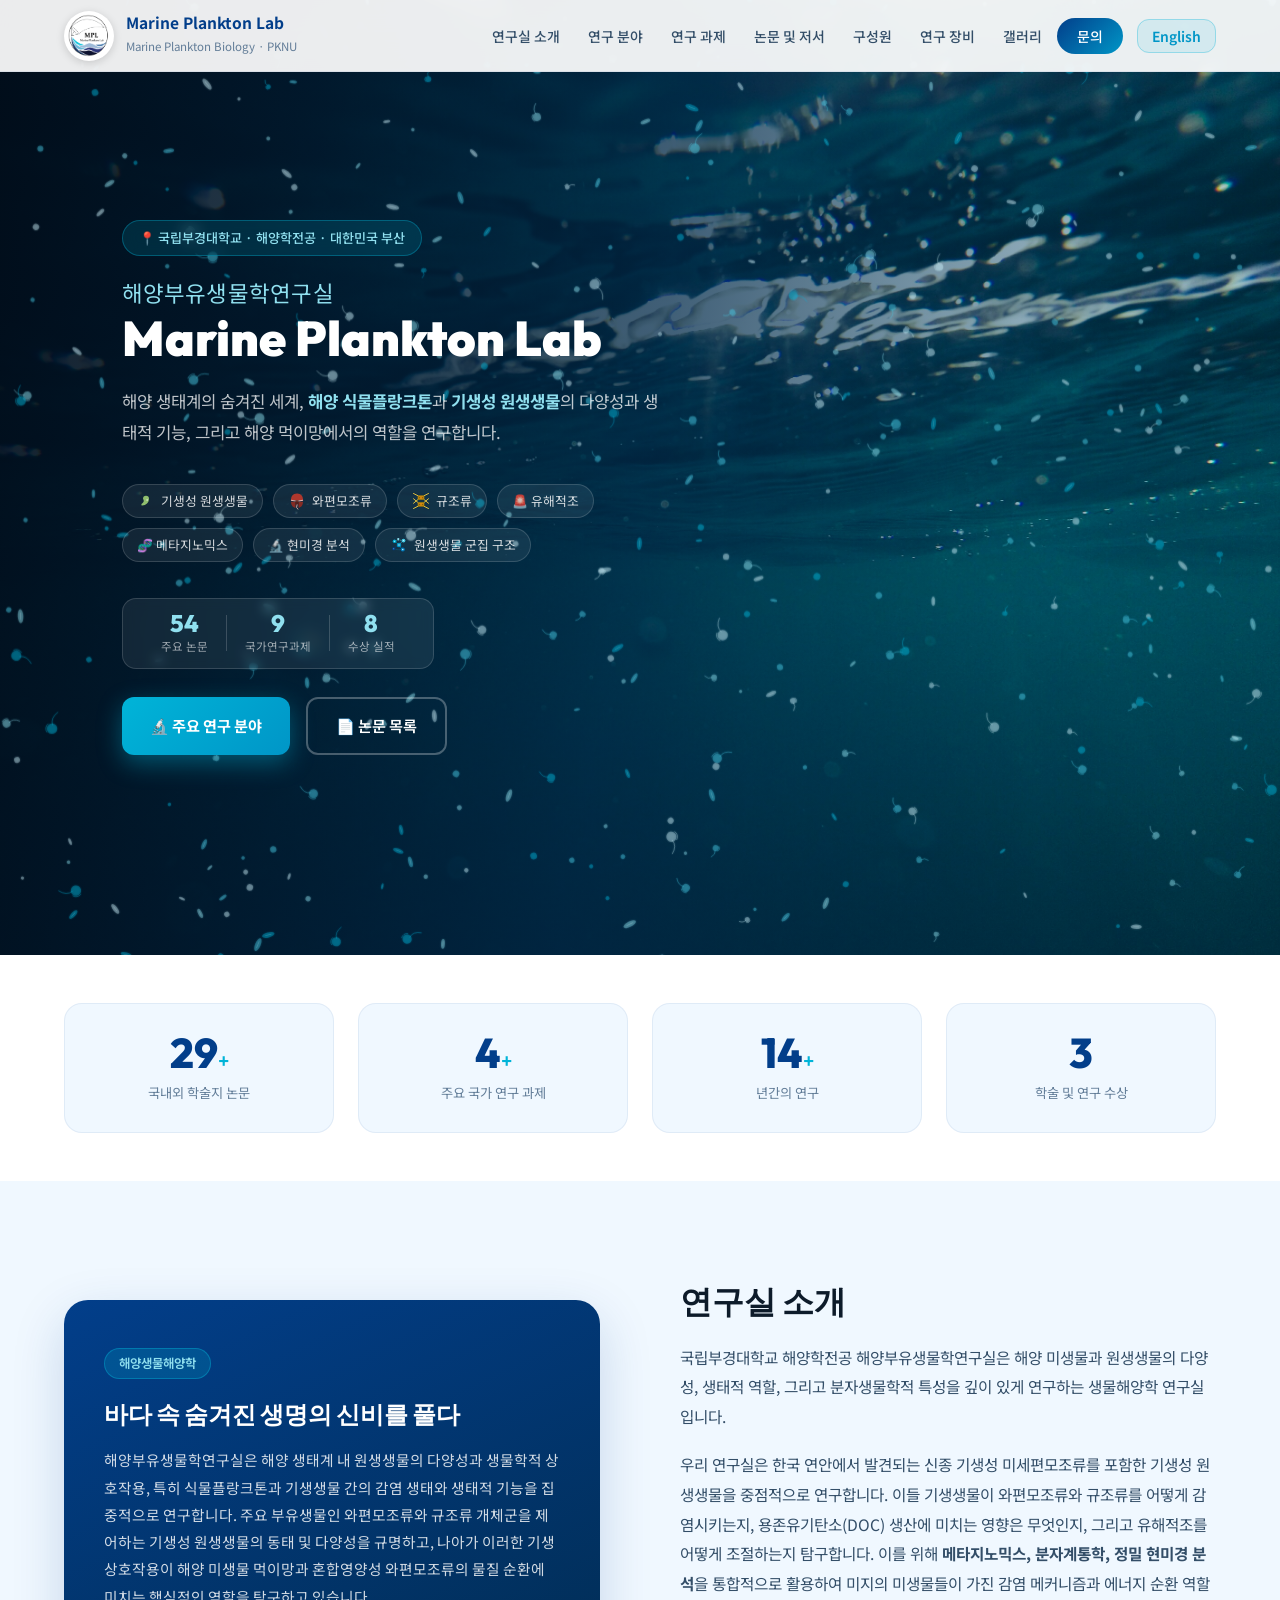
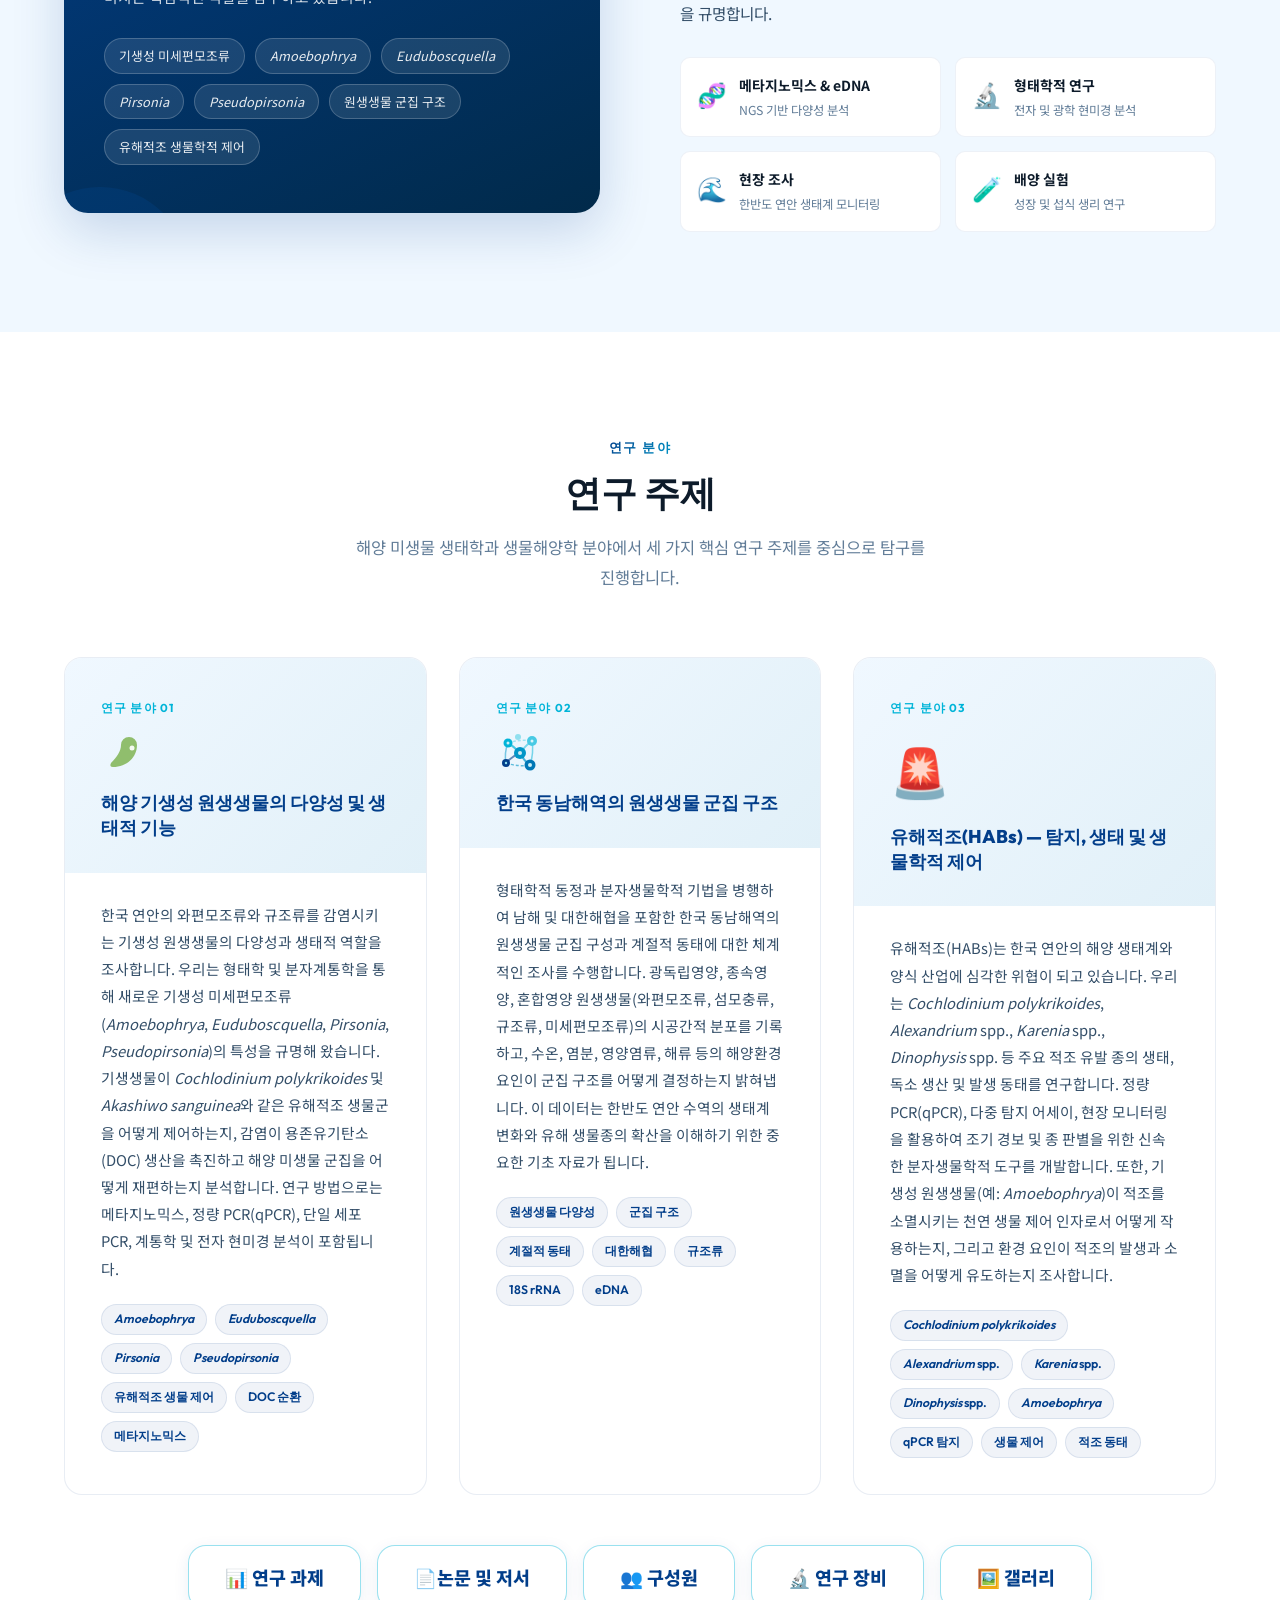
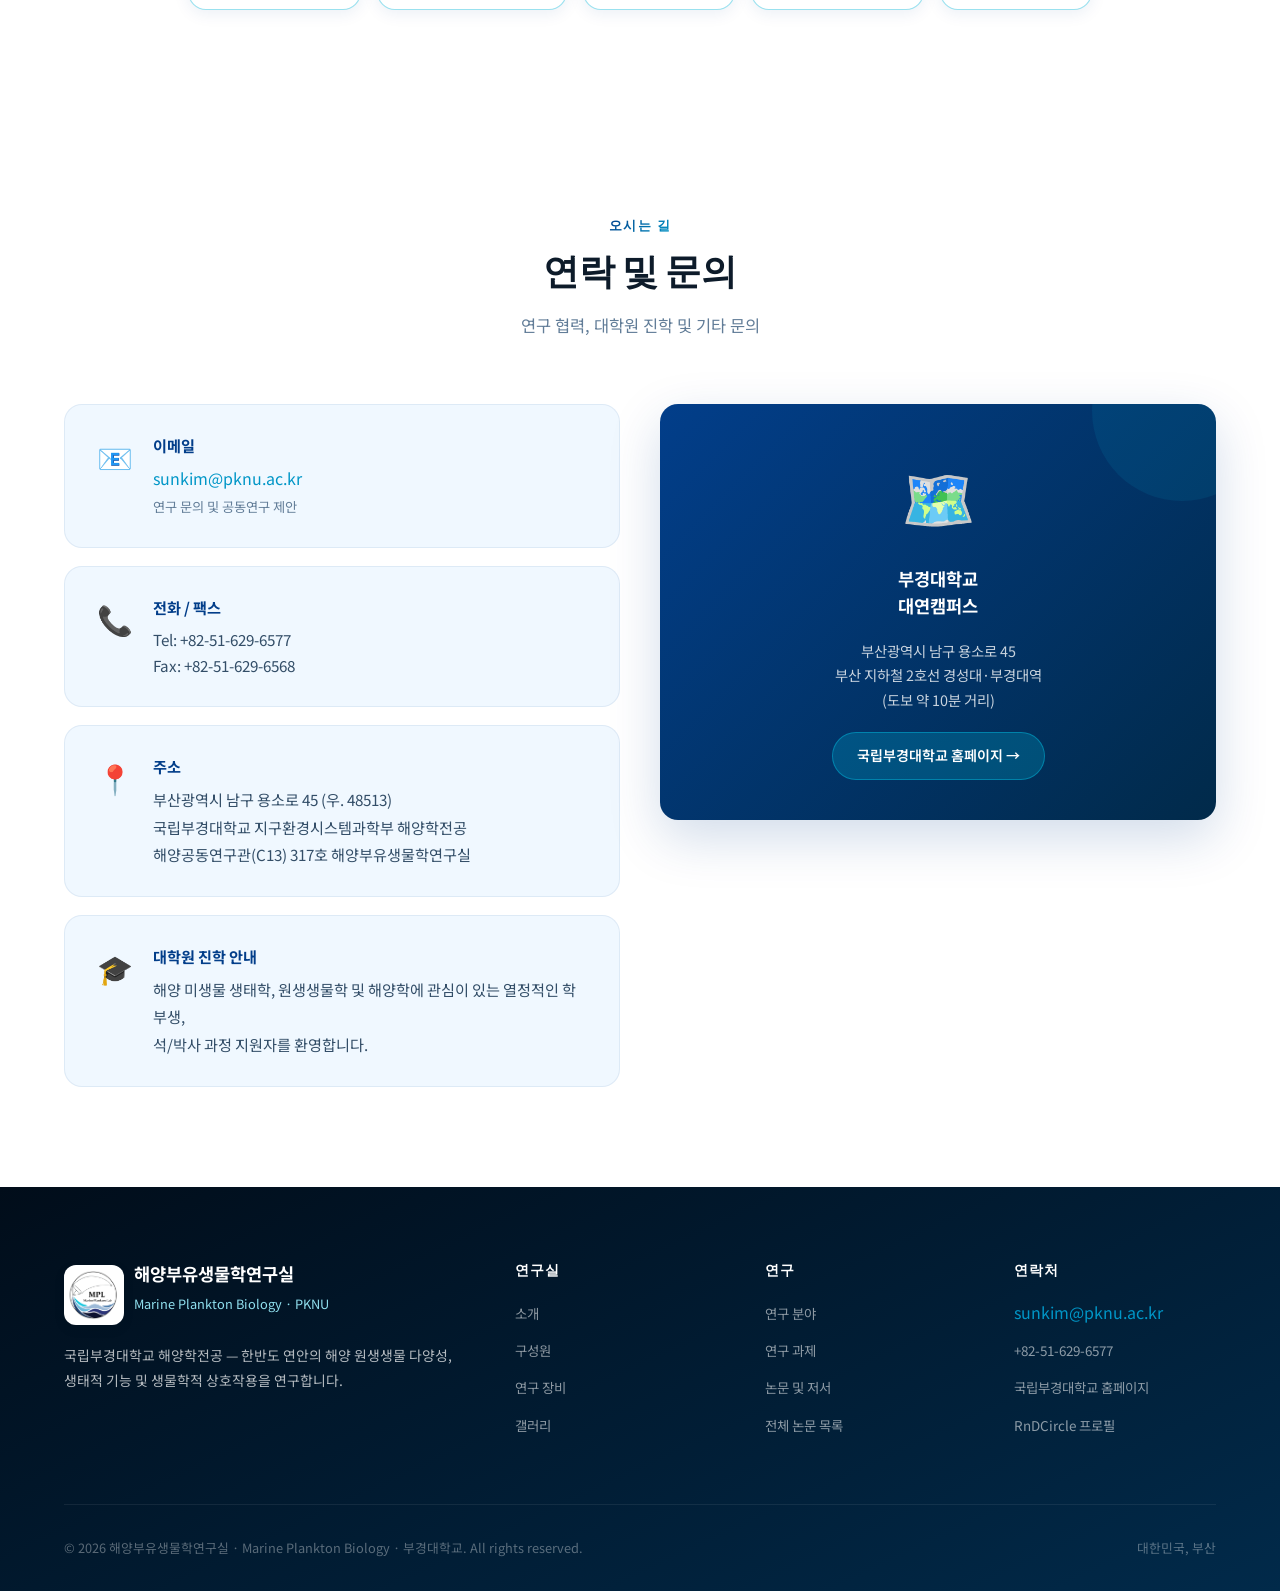
==== commit 25d56820: "3" ====
--- a/index.html
+++ b/index.html
@@ -34,7 +34,7 @@
       <li><a href="#about">연구실 소개</a></li>
       <li><a href="#research">연구 분야</a></li>
       <li><a href="pages/projects.html">연구 과제</a></li>
-      <li><a href="pages/publications.html">출판논문</a></li>
+      <li><a href="pages/publications.html">논문 및 저서</a></li>
       <li><a href="pages/members.html">구성원</a></li>
       <li><a href="pages/equipment.html">연구 장비</a></li>
       <li><a href="pages/gallery.html">갤러리</a></li>
@@ -72,7 +72,7 @@
 
     <div class="hero-content">
       <div class="hero-text fade-in">
-        <div class="hero-badge">📍 부경대학교 · 해양학전공 · 대한민국 부산</div>
+        <div class="hero-badge">📍 국립부경대학교 · 해양학전공 · 대한민국 부산</div>
         <h1 class="hero-title">
           <span class="ko">해양부유생물학연구실</span>
           Marine Plankton Lab
@@ -83,20 +83,79 @@
         </p>
         <div class="hero-keywords">
           <div class="hero-kw-row">
-            <span class="hero-kw">🦠 기생성 원생생물</span>
-            <span class="hero-kw">🌀 와편모조류</span>
-            <span class="hero-kw">🟤 규조류</span>
+            <span class="hero-kw" style="display:inline-flex; align-items:center; gap:6px;">
+              <svg width="18" height="18" viewBox="0 0 24 24" xmlns="http://www.w3.org/2000/svg" style="flex-shrink:0;">
+                <!-- Amoebophrya 특유의 쉼표(Comma)/트로폰트 형태 (연두색) -->
+                <path d="M12,5 A4,4 0 0,1 16,9 C16,14 12,18 7,18 Q5,18 6,16 C9,14 10,12 8,9 A4,4 0 0,1 12,5 Z"
+                  fill="#90BE6D" />
+                <!-- 내부를 따라 배열된 다핵/유주자(mastigotes) 구조 -->
+                <circle cx="13.5" cy="10.5" r="1" fill="#FFFFFF" opacity="0.9" />
+              </svg>
+              기생성 원생생물
+            </span>
+            <span class="hero-kw" style="display:inline-flex; align-items:center; gap:6px;">
+              <svg width="18" height="18" viewBox="0 0 24 24" xmlns="http://www.w3.org/2000/svg" style="flex-shrink:0;">
+                <path d="M12,2 C6,2 4,6 4,11 L20,11 C20,6 18,2 12,2 Z" fill="#C0392B" opacity="0.9" />
+                <path d="M4,13 L10,13 L10,21 C7,21 4,18 4,13 Z" fill="#922B21" opacity="0.9" />
+                <path d="M14,13 L20,13 C20,18 17,21 14,21 Z" fill="#922B21" opacity="0.9" />
+                <path d="M4,11 Q12,13 20,11" fill="none" stroke="#E6B0AA" stroke-width="1.5" />
+                <rect x="10" y="11" width="4" height="6" fill="#641E16" opacity="0.8" />
+                <path d="M12,17 Q10,21 13,23" fill="none" stroke="#E6B0AA" stroke-width="1.2" stroke-linecap="round" />
+              </svg>
+              와편모조류
+            </span>
+            <span class="hero-kw" style="display:inline-flex; align-items:center; gap:6px;">
+              <svg width="18" height="18" viewBox="0 0 24 24" xmlns="http://www.w3.org/2000/svg" style="flex-shrink:0;">
+                <!-- Top cell setae -->
+                <line x1="8" y1="5" x2="2" y2="2" stroke="#F4D03F" stroke-width="1.2" stroke-linecap="round" />
+                <line x1="16" y1="5" x2="22" y2="2" stroke="#F4D03F" stroke-width="1.2" stroke-linecap="round" />
+                <!-- Crossing setae between cells -->
+                <line x1="8" y1="10" x2="2" y2="15" stroke="#F4D03F" stroke-width="1.2" stroke-linecap="round" />
+                <line x1="8" y1="14" x2="2" y2="9" stroke="#F4D03F" stroke-width="1.2" stroke-linecap="round" />
+                <line x1="16" y1="10" x2="22" y2="15" stroke="#F4D03F" stroke-width="1.2" stroke-linecap="round" />
+                <line x1="16" y1="14" x2="22" y2="9" stroke="#F4D03F" stroke-width="1.2" stroke-linecap="round" />
+                <!-- Bottom cell setae -->
+                <line x1="8" y1="19" x2="2" y2="22" stroke="#F4D03F" stroke-width="1.2" stroke-linecap="round" />
+                <line x1="16" y1="19" x2="22" y2="22" stroke="#F4D03F" stroke-width="1.2" stroke-linecap="round" />
+                <!-- Frustule bodies (Yellowish-brown) -->
+                <rect x="8" y="5" width="8" height="5" rx="0.5" fill="#D68910" stroke="#9A7D0A" stroke-width="1" />
+                <rect x="8" y="14" width="8" height="5" rx="0.5" fill="#D68910" stroke="#9A7D0A" stroke-width="1" />
+                <!-- Chloroplasts -->
+                <circle cx="10" cy="7.5" r="1" fill="#7D6608" />
+                <circle cx="14" cy="7.5" r="1" fill="#7D6608" />
+                <circle cx="10" cy="16.5" r="1" fill="#7D6608" />
+                <circle cx="14" cy="16.5" r="1" fill="#7D6608" />
+              </svg>
+              규조류
+            </span>
             <span class="hero-kw">🚨 유해적조</span>
           </div>
           <div class="hero-kw-row">
             <span class="hero-kw">🧬 메타지노믹스</span>
             <span class="hero-kw">🔬 현미경 분석</span>
-            <span class="hero-kw">🌊 원생생물 군집 구조</span>
+            <span class="hero-kw" style="display:inline-flex; align-items:center; gap:6px;">
+              <svg width="18" height="18" viewBox="0 0 24 24" xmlns="http://www.w3.org/2000/svg" style="flex-shrink:0;">
+                <!-- 유기적 네트워크 구조 (Scaled to 24x24) -->
+                <path d="M12,12 Q8,8 6,7" fill="none" stroke="#00B4D8" stroke-width="1" opacity="0.7" />
+                <path d="M12,12 Q15,8 18,6" fill="none" stroke="#48CAE4" stroke-width="1" opacity="0.7" />
+                <path d="M12,12 Q7.5,14 5,17" fill="none" stroke="#023E8A" stroke-width="1" opacity="0.6" />
+                <path d="M12,12 Q14,16 17,18" fill="none" stroke="#0096C7" stroke-width="1" opacity="0.7" />
+                <path d="M6,7 Q12,5 18,6" fill="none" stroke="#90E0EF" stroke-width="0.8" stroke-dasharray="1.5 1" opacity="0.8" />
+                <path d="M5,17 Q11,19 17,18" fill="none" stroke="#0096C7" stroke-width="0.8" stroke-dasharray="1.5 1" opacity="0.6" />
+                <circle cx="12" cy="12" r="3" fill="#0096C7" /><circle cx="12" cy="12" r="1" fill="#FFFFFF" opacity="0.8" />
+                <circle cx="6" cy="7" r="2.25" fill="#00B4D8" /><circle cx="6" cy="7" r="0.75" fill="#FFFFFF" opacity="0.8" />
+                <circle cx="18" cy="6" r="2.5" fill="#48CAE4" /><circle cx="18" cy="6" r="0.75" fill="#FFFFFF" opacity="0.8" />
+                <circle cx="5" cy="17" r="2" fill="#023E8A" /><circle cx="5" cy="17" r="0.6" fill="#90E0EF" />
+                <circle cx="17" cy="18" r="2.75" fill="#0077B6" /><circle cx="17" cy="18" r="1" fill="#CAF0F8" />
+                <circle cx="11" cy="4" r="1.5" fill="#90E0EF" />
+              </svg>
+              원생생물 군집 구조
+            </span>
           </div>
         </div>
         <div class="hero-stats-mini">
           <div class="hsm-item" style="cursor:pointer;" onclick="location.href='pages/publications.html'"><span
-              class="hsm-num">36</span><span class="hsm-lbl">주요 논문</span></div>
+              class="hsm-num">54</span><span class="hsm-lbl">주요 논문</span></div>
           <div class="hsm-divider"></div>
           <div class="hsm-item" style="cursor:pointer;" onclick="location.href='pages/projects.html'"><span
               class="hsm-num">9</span><span class="hsm-lbl">국가연구과제</span></div>
@@ -122,7 +181,7 @@
   <section class="stats-bar" id="stats">
     <div class="stats-grid">
       <div class="stat-item fade-in" style="cursor:pointer;" onclick="location.href='pages/publications.html'">
-        <div class="stat-value"><span class="count" data-target="36">0</span><span class="stat-unit">+</span></div>
+        <div class="stat-value"><span class="count" data-target="54">0</span><span class="stat-unit">+</span></div>
         <div class="stat-label">국내외 학술지 논문</div>
       </div>
       <div class="stat-item fade-in" style="transition-delay:.1s; cursor:pointer;"
@@ -150,8 +209,9 @@
           <div class="about-card-tag">해양생물해양학</div>
           <h3>바다 속 숨겨진 생명의 신비를 풀다</h3>
           <p>
-            해양부유생물학연구실은 해양 미생물과 원생생물의 다양성, 생태적 기능 및 생물학적 상호작용을 연구합니다.
-            특히 와편모조류와 규조류를 감염시키는 기생성 원생생물, 그리고 해양 미생물 먹이망에서 핵심적인 역할을 하는 혼합영양성 와편모조류에 주목하고 있습니다.
+            해양부유생물학연구실은 해양 생태계 내 원생생물의 다양성과 생물학적 상호작용, 특히 식물플랑크톤과 기생생물 간의 감염 생태와 생태적 기능을 집중적으로 연구합니다.
+            주요 부유생물인 와편모조류와 규조류 개체군을 제어하는 기생성 원생생물의 동태 및 다양성을 규명하고, 나아가 이러한 기생 상호작용이 해양 미생물 먹이망과 혼합영양성 와편모조류의 물질 순환에 미치는
+            핵심적인 역할을 탐구하고 있습니다.
           </p>
           <div class="about-topics">
             <span class="about-topic">기생성 미세편모조류</span>
@@ -166,7 +226,7 @@
         <div class="about-text fade-in" style="transition-delay:.15s">
           <h2>연구실 소개</h2>
           <p>
-            부경대학교 해양학전공 해양부유생물학연구실은 해양 미생물과 원생생물의 다양성, 생태적 역할, 그리고 분자생물학적 특성을 깊이 있게 연구하는 생물해양학 연구실입니다.
+            국립부경대학교 해양학전공 해양부유생물학연구실은 해양 미생물과 원생생물의 다양성, 생태적 역할, 그리고 분자생물학적 특성을 깊이 있게 연구하는 생물해양학 연구실입니다.
           </p>
           <p>
             우리 연구실은 한국 연안에서 발견되는 신종 기생성 미세편모조류를 포함한 기생성 원생생물을 중점적으로 연구합니다.
@@ -182,7 +242,7 @@
               </div>
             </div>
             <div class="pillar">
-              <div class="pillar-icon">🔭</div>
+              <div class="pillar-icon">🔬</div>
               <div>
                 <div class="pillar-label">형태학적 연구</div>
                 <div class="pillar-sub">전자 및 광학 현미경 분석</div>
@@ -213,14 +273,22 @@
     <div class="section-inner">
       <div class="section-header">
         <div class="section-tag">연구 분야</div>
-        <h2 class="section-title">우리의 연구 주제</h2>
+        <h2 class="section-title">연구 주제</h2>
         <p class="section-desc">해양 미생물 생태학과 생물해양학 분야에서 세 가지 핵심 연구 주제를 중심으로 탐구를 진행합니다.</p>
       </div>
       <div class="research-grid research-grid-3">
         <div class="research-card fade-in">
           <div class="rc-header">
             <div class="rc-num">연구 분야 01</div>
-            <div class="rc-icon">🦠</div>
+            <div class="rc-icon" style="font-size:0;">
+              <svg width="48" height="48" viewBox="0 0 48 48" xmlns="http://www.w3.org/2000/svg" style="display:block;">
+                <!-- 연두색으로 변경된 Amoebophrya 쉼표 모양 -->
+                <path d="M28,8 A8,8 0 0,1 36,16 C36,28 26,38 12,38 Q8,38 10,34 C16,28 20,22 20,16 A8,8 0 0,1 28,8 Z"
+                  fill="#90BE6D" />
+                <!-- 내부 다핵/유주자(mastigotes) 구조 -->
+                <circle cx="31" cy="19" r="2.5" fill="#FFFFFF" opacity="0.9" />
+              </svg>
+            </div>
             <div class="rc-title">해양 기생성 원생생물의 다양성 및 생태적 기능</div>
           </div>
           <div class="rc-body">
@@ -247,23 +315,30 @@
             <div class="rc-num">연구 분야 02</div>
             <div class="rc-icon" style="font-size:0;">
               <svg width="48" height="48" viewBox="0 0 48 48" xmlns="http://www.w3.org/2000/svg" style="display:block;">
-                <rect x="4" y="20" width="40" height="8" rx="3" fill="#023E8A" opacity="0.12" />
-                <!-- DNA double helix bars -->
-                <rect x="6" y="10" width="8" height="5" rx="2" fill="#0096C7" />
-                <rect x="34" y="10" width="8" height="5" rx="2" fill="#90E0EF" />
-                <line x1="14" y1="12" x2="34" y2="12" stroke="#48cae4" stroke-width="1.5" stroke-dasharray="3 2" />
-                <rect x="10" y="20" width="8" height="5" rx="2" fill="#00B4D8" />
-                <rect x="30" y="20" width="8" height="5" rx="2" fill="#0096C7" />
-                <line x1="18" y1="22" x2="30" y2="22" stroke="#48cae4" stroke-width="1.5" stroke-dasharray="3 2" />
-                <rect x="6" y="30" width="8" height="5" rx="2" fill="#90E0EF" />
-                <rect x="34" y="30" width="8" height="5" rx="2" fill="#023E8A" />
-                <line x1="14" y1="32" x2="34" y2="32" stroke="#48cae4" stroke-width="1.5" stroke-dasharray="3 2" />
-                <!-- Backbone lines -->
-                <path d="M10,12 Q8,22 10,32" fill="none" stroke="#0096C7" stroke-width="2" stroke-linecap="round" />
-                <path d="M38,12 Q40,22 38,32" fill="none" stroke="#90E0EF" stroke-width="2" stroke-linecap="round" />
-                <!-- Sequencing wave at bottom -->
-                <polyline points="6,42 12,38 18,44 24,38 30,44 36,38 42,42" fill="none" stroke="#00B4D8"
-                  stroke-width="1.8" stroke-linecap="round" stroke-linejoin="round" />
+                <!-- 유기적으로 연결된 원생생물 군집/생태 네트워크 구조 -->
+                <!-- 연결선 (유기적 상호작용 및 물질 순환) -->
+                <path d="M24,24 Q16,16 12,14" fill="none" stroke="#00B4D8" stroke-width="2" opacity="0.7" />
+                <path d="M24,24 Q30,16 36,12" fill="none" stroke="#48CAE4" stroke-width="2" opacity="0.7" />
+                <path d="M24,24 Q15,28 10,34" fill="none" stroke="#023E8A" stroke-width="2" opacity="0.6" />
+                <path d="M24,24 Q28,32 34,36" fill="none" stroke="#0096C7" stroke-width="2" opacity="0.7" />
+                <path d="M12,14 Q24,10 36,12" fill="none" stroke="#90E0EF" stroke-width="1.5" stroke-dasharray="3 2"
+                  opacity="0.8" />
+                <path d="M10,34 Q22,38 34,36" fill="none" stroke="#0096C7" stroke-width="1.5" stroke-dasharray="3 2"
+                  opacity="0.6" />
+                <path d="M36,12 Q38,24 34,36" fill="none" stroke="#00B4D8" stroke-width="1.5" opacity="0.5" />
+                <path d="M12,14 Q8,24 10,34" fill="none" stroke="#0096C7" stroke-width="1.5" opacity="0.5" />
+                <!-- 다양한 분류군을 상징하는 유기적 노드(세포들) -->
+                <circle cx="24" cy="24" r="6" fill="#0096C7" />
+                <circle cx="24" cy="24" r="2" fill="#FFFFFF" opacity="0.8" />
+                <circle cx="12" cy="14" r="4.5" fill="#00B4D8" />
+                <circle cx="12" cy="14" r="1.5" fill="#FFFFFF" opacity="0.8" />
+                <circle cx="36" cy="12" r="5" fill="#48CAE4" />
+                <circle cx="36" cy="12" r="1.5" fill="#FFFFFF" opacity="0.8" />
+                <circle cx="10" cy="34" r="4" fill="#023E8A" />
+                <circle cx="10" cy="34" r="1.2" fill="#90E0EF" />
+                <circle cx="34" cy="36" r="5.5" fill="#0077B6" />
+                <circle cx="34" cy="36" r="2" fill="#CAF0F8" />
+                <circle cx="22" cy="8" r="3" fill="#90E0EF" />
               </svg>
             </div>
             <div class="rc-title">한국 동남해역의 원생생물 군집 구조</div>
@@ -317,7 +392,7 @@
       <div class="category-jump-links fade-in"
         style="text-align:center; margin-top: 50px; display: flex; justify-content: center; gap: 16px; flex-wrap: wrap;">
         <a href="pages/projects.html" class="btn-outline-primary">📊 연구 과제</a>
-        <a href="pages/publications.html" class="btn-outline-primary">📄출판논문</a>
+        <a href="pages/publications.html" class="btn-outline-primary">📄논문 및 저서</a>
         <a href="pages/members.html" class="btn-outline-primary">👥 구성원</a>
         <a href="pages/equipment.html" class="btn-outline-primary">🔬 연구 장비</a>
         <a href="pages/gallery.html" class="btn-outline-primary">🖼️ 갤러리</a>
@@ -360,7 +435,7 @@
               <h4>주소</h4>
               <p style="color:var(--text-mid); line-height:1.8; font-size:0.95rem;">
                 부산광역시 남구 용소로 45 (우. 48513)<br>
-                부경대학교 지구환경시스템과학부 해양학전공<br>
+                국립부경대학교 지구환경시스템과학부 해양학전공<br>
                 해양공동연구관(C13) 317호 해양부유생물학연구실
               </p>
             </div>
@@ -383,7 +458,7 @@
               부산광역시 남구 용소로 45<br>
               부산 지하철 2호선 경성대·부경대역 <br /> (도보 약 10분 거리)
             </p>
-            <a href="https://www.pknu.ac.kr" target="_blank" class="contact-map-btn">부경대학교 홈페이지 →</a>
+            <a href="https://www.pknu.ac.kr" target="_blank" class="contact-map-btn">국립부경대학교 홈페이지 →</a>
           </div>
         </div>
       </div>
@@ -405,7 +480,7 @@
               <div class="fb-en">Marine Plankton Biology · PKNU</div>
             </div>
           </div>
-          <p>부경대학교 해양학전공 — 한반도 연안의 해양 원생생물 다양성, 생태적 기능 및 생물학적 상호작용을 연구합니다.</p>
+          <p>국립부경대학교 해양학전공 — 한반도 연안의 해양 원생생물 다양성, 생태적 기능 및 생물학적 상호작용을 연구합니다.</p>
         </div>
         <div class="footer-col">
           <h4>연구실</h4>
@@ -421,7 +496,7 @@
           <ul>
             <li><a href="#research">연구 분야</a></li>
             <li><a href="pages/projects.html">연구 과제</a></li>
-            <li><a href="pages/publications.html">출판논문</a></li>
+            <li><a href="pages/publications.html">논문 및 저서</a></li>
             <li><a href="pages/publications.html">전체 논문 목록</a></li>
           </ul>
         </div>
@@ -432,7 +507,7 @@
                 style="color:var(--teal); font-size:1rem;"></a></li>
             <li><a href="#" class="enc-link" data-prefix="tel:" data-val="KzgyNTE2Mjk2NTc3"
                 data-text="KzgyLTUxLTYyOS02NTc3"></a></li>
-            <li><a href="https://www.pknu.ac.kr" target="_blank">부경대학교 홈페이지</a></li>
+            <li><a href="https://www.pknu.ac.kr" target="_blank">국립부경대학교 홈페이지</a></li>
             <li><a href="https://app.rndcircle.io/lab/45056e42-fcaa-4c90-a55e-70f5f94de7d1" target="_blank">RnDCircle
                 프로필</a></li>
           </ul>
--- a/css/style.css
+++ b/css/style.css
@@ -1858,6 +1858,32 @@
     display: flex;
   }
 
+  .hero-stats-mini {
+    padding: 10px 14px;
+    border-radius: 12px;
+    margin-bottom: 20px;
+  }
+
+  .hsm-item {
+    padding: 0 12px;
+  }
+
+  .hsm-num {
+    font-size: 1.3rem;
+  }
+
+  .hsm-lbl {
+    font-size: 0.68rem;
+  }
+
+  .stat-value {
+    font-size: 2.1rem;
+  }
+
+  .stat-unit {
+    font-size: 1.1rem;
+  }
+
   .prof-edu {
     grid-template-columns: 1fr;
   }
@@ -1878,6 +1904,35 @@
 @media (max-width: 480px) {
   .stats-grid {
     grid-template-columns: 1fr 1fr;
+    gap: 16px;
+  }
+
+  .stat-item {
+    padding: 20px 12px;
+  }
+
+  .stat-value {
+    font-size: 1.8rem;
+  }
+
+  .stat-label {
+    font-size: 0.78rem;
+  }
+
+  .hero-stats-mini {
+    padding: 8px 10px;
+  }
+
+  .hsm-item {
+    padding: 0 8px;
+  }
+
+  .hsm-num {
+    font-size: 1.15rem;
+  }
+
+  .hsm-lbl {
+    font-size: 0.62rem;
   }
 
   .nav-brand-text {
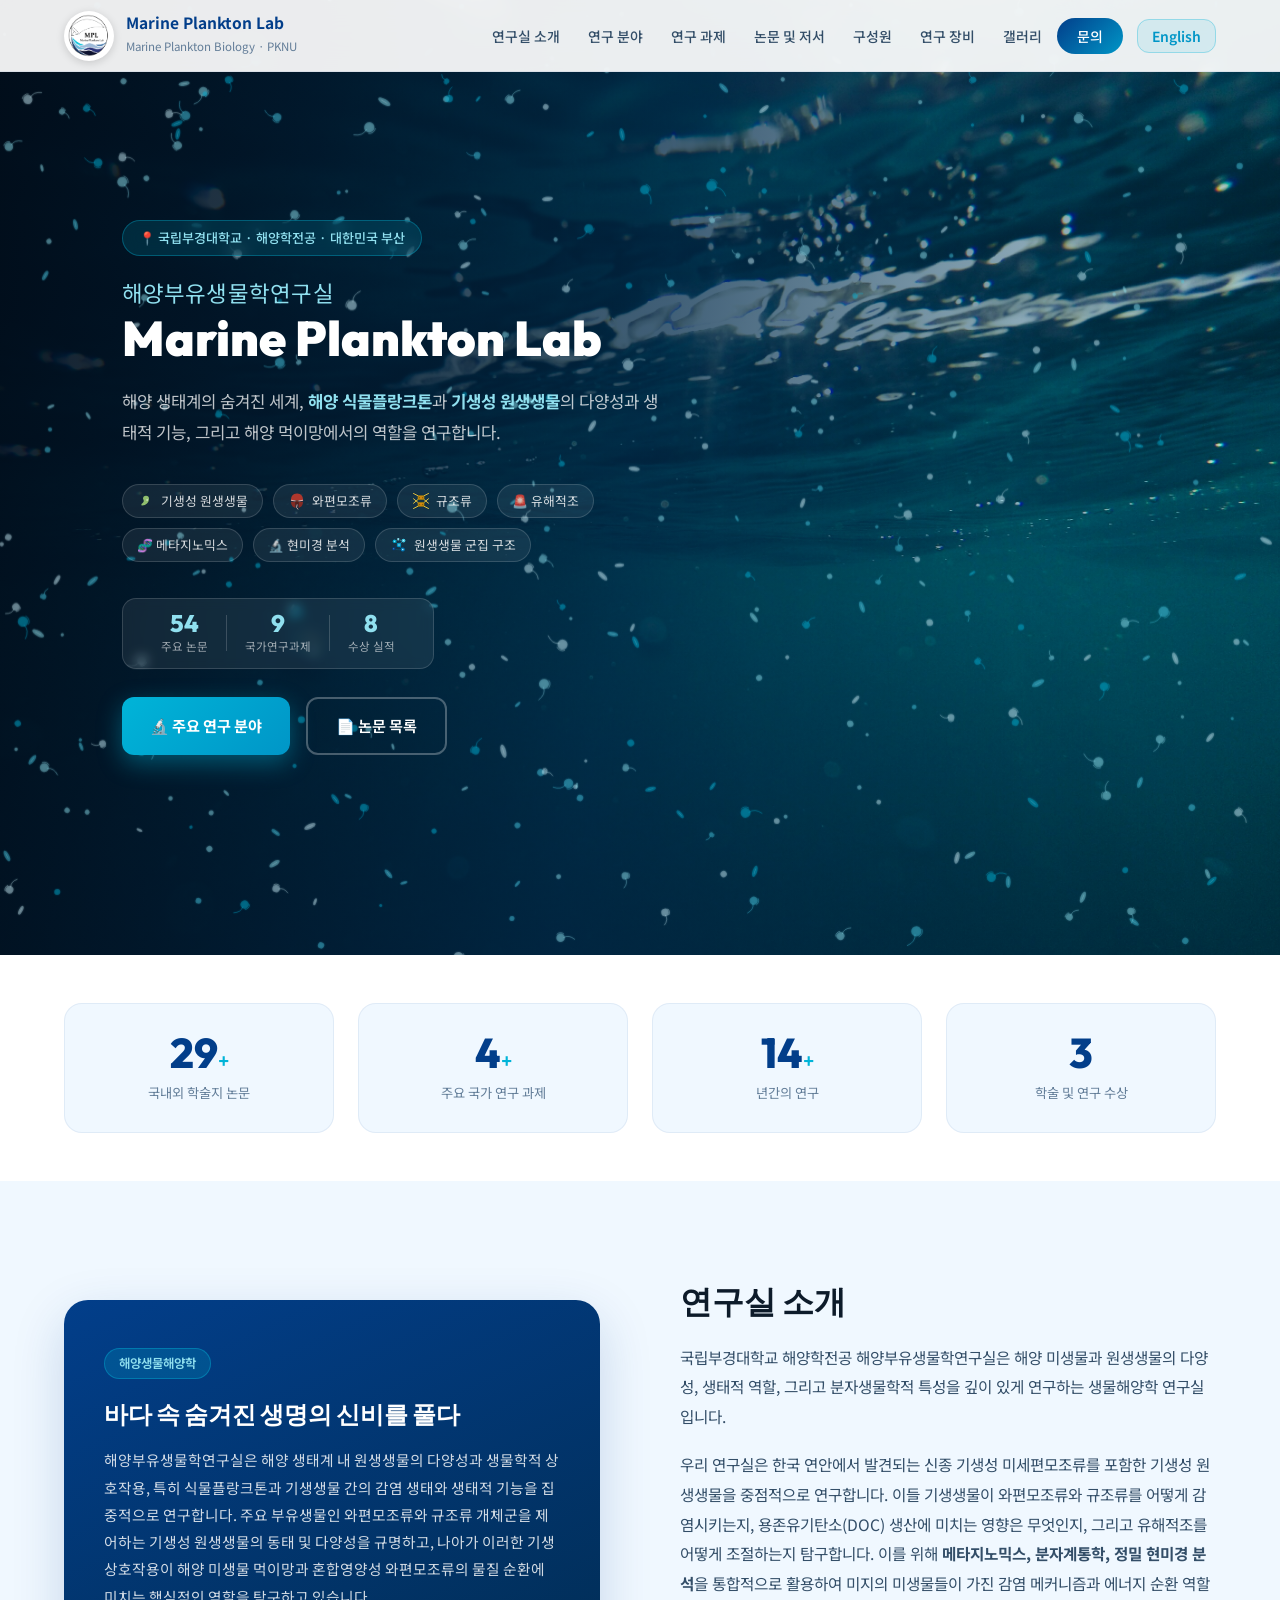
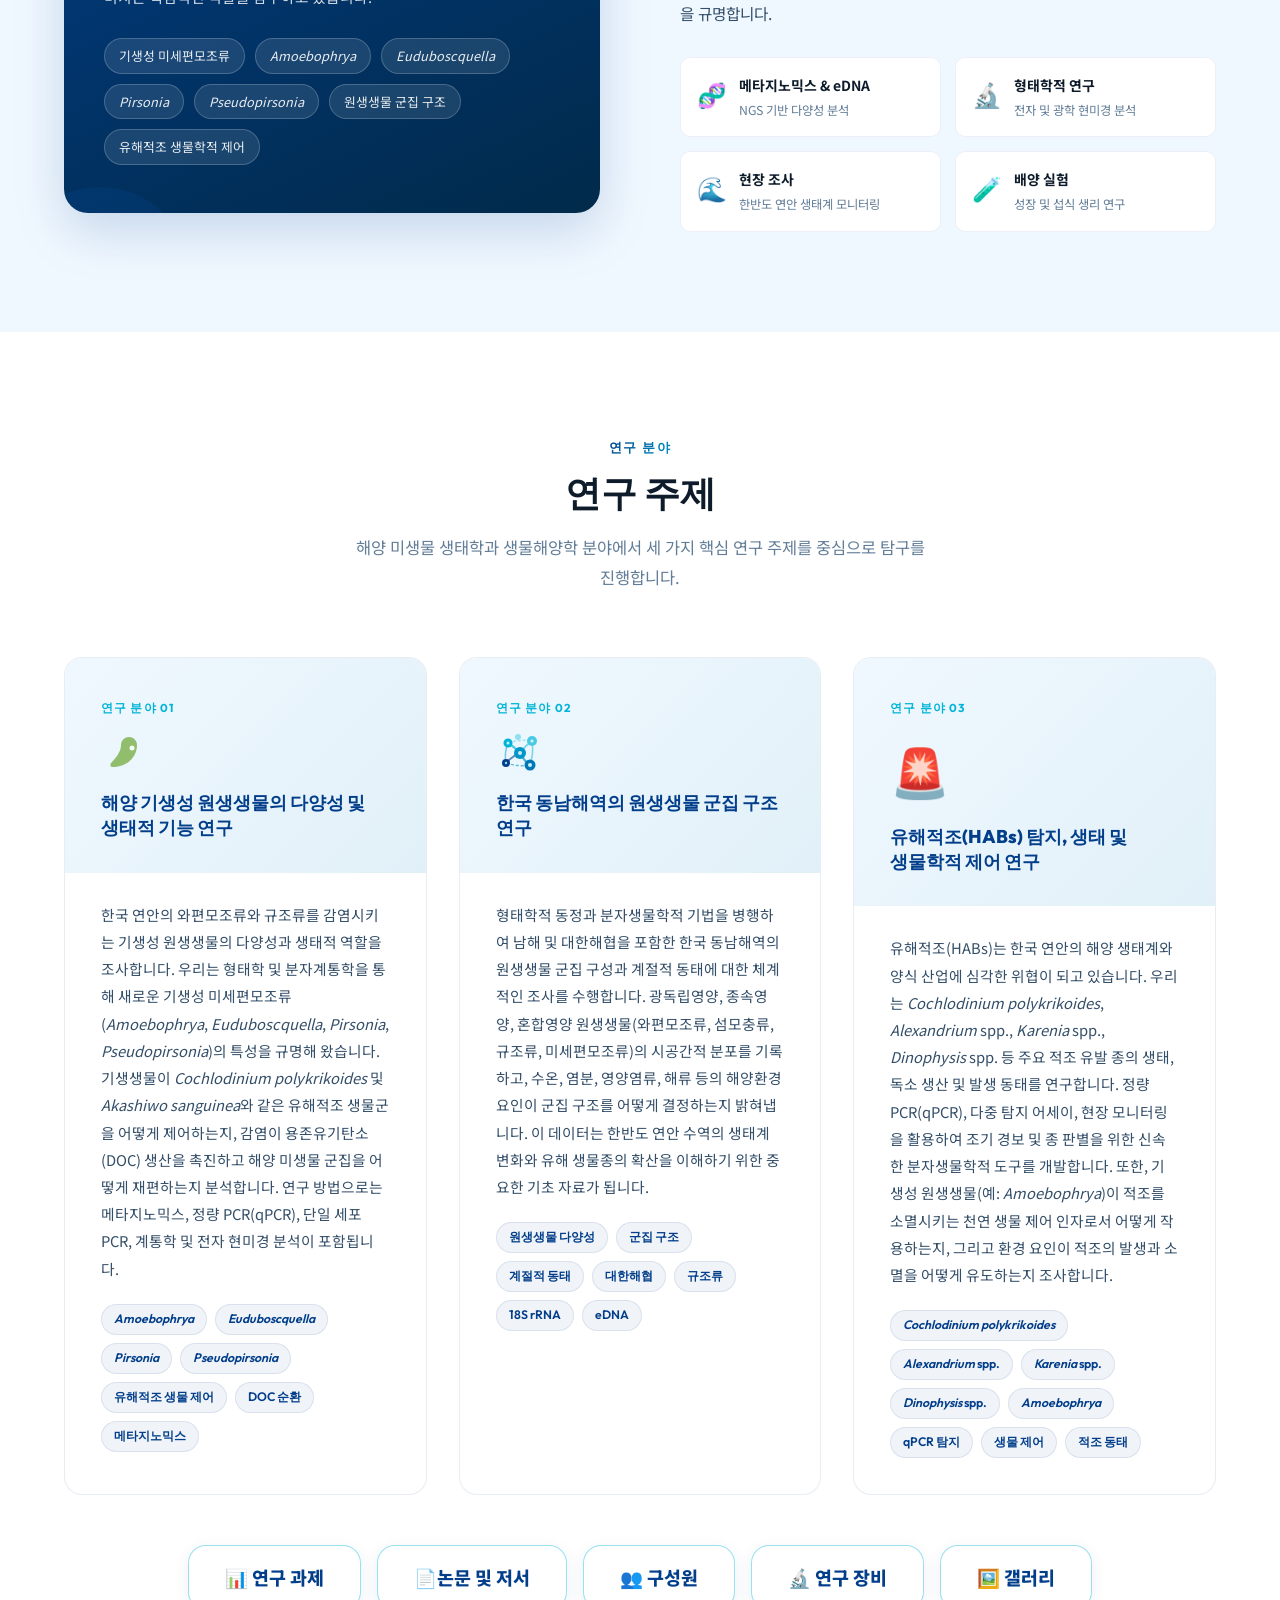
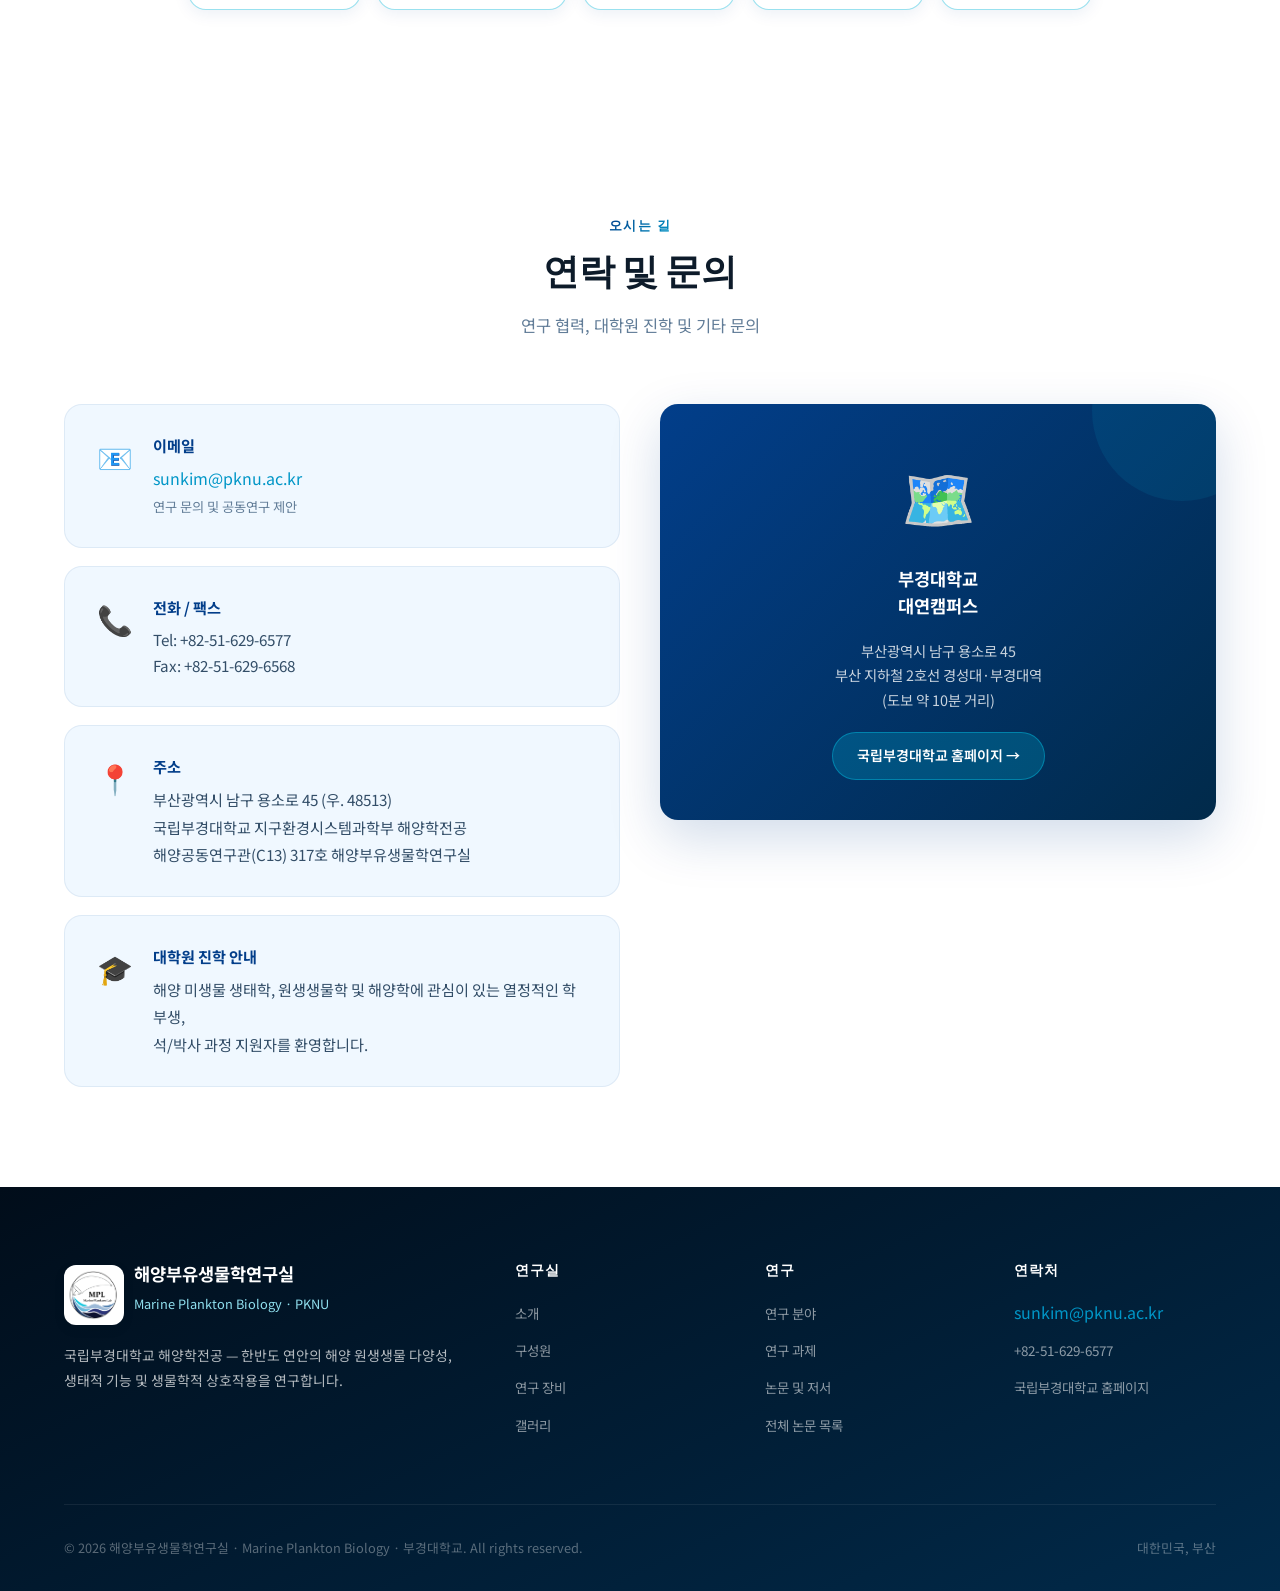
==== commit 57805a68: "revision" ====
--- a/index.html
+++ b/index.html
@@ -140,13 +140,20 @@
                 <path d="M12,12 Q15,8 18,6" fill="none" stroke="#48CAE4" stroke-width="1" opacity="0.7" />
                 <path d="M12,12 Q7.5,14 5,17" fill="none" stroke="#023E8A" stroke-width="1" opacity="0.6" />
                 <path d="M12,12 Q14,16 17,18" fill="none" stroke="#0096C7" stroke-width="1" opacity="0.7" />
-                <path d="M6,7 Q12,5 18,6" fill="none" stroke="#90E0EF" stroke-width="0.8" stroke-dasharray="1.5 1" opacity="0.8" />
-                <path d="M5,17 Q11,19 17,18" fill="none" stroke="#0096C7" stroke-width="0.8" stroke-dasharray="1.5 1" opacity="0.6" />
-                <circle cx="12" cy="12" r="3" fill="#0096C7" /><circle cx="12" cy="12" r="1" fill="#FFFFFF" opacity="0.8" />
-                <circle cx="6" cy="7" r="2.25" fill="#00B4D8" /><circle cx="6" cy="7" r="0.75" fill="#FFFFFF" opacity="0.8" />
-                <circle cx="18" cy="6" r="2.5" fill="#48CAE4" /><circle cx="18" cy="6" r="0.75" fill="#FFFFFF" opacity="0.8" />
-                <circle cx="5" cy="17" r="2" fill="#023E8A" /><circle cx="5" cy="17" r="0.6" fill="#90E0EF" />
-                <circle cx="17" cy="18" r="2.75" fill="#0077B6" /><circle cx="17" cy="18" r="1" fill="#CAF0F8" />
+                <path d="M6,7 Q12,5 18,6" fill="none" stroke="#90E0EF" stroke-width="0.8" stroke-dasharray="1.5 1"
+                  opacity="0.8" />
+                <path d="M5,17 Q11,19 17,18" fill="none" stroke="#0096C7" stroke-width="0.8" stroke-dasharray="1.5 1"
+                  opacity="0.6" />
+                <circle cx="12" cy="12" r="3" fill="#0096C7" />
+                <circle cx="12" cy="12" r="1" fill="#FFFFFF" opacity="0.8" />
+                <circle cx="6" cy="7" r="2.25" fill="#00B4D8" />
+                <circle cx="6" cy="7" r="0.75" fill="#FFFFFF" opacity="0.8" />
+                <circle cx="18" cy="6" r="2.5" fill="#48CAE4" />
+                <circle cx="18" cy="6" r="0.75" fill="#FFFFFF" opacity="0.8" />
+                <circle cx="5" cy="17" r="2" fill="#023E8A" />
+                <circle cx="5" cy="17" r="0.6" fill="#90E0EF" />
+                <circle cx="17" cy="18" r="2.75" fill="#0077B6" />
+                <circle cx="17" cy="18" r="1" fill="#CAF0F8" />
                 <circle cx="11" cy="4" r="1.5" fill="#90E0EF" />
               </svg>
               원생생물 군집 구조
@@ -289,7 +296,7 @@
                 <circle cx="31" cy="19" r="2.5" fill="#FFFFFF" opacity="0.9" />
               </svg>
             </div>
-            <div class="rc-title">해양 기생성 원생생물의 다양성 및 생태적 기능</div>
+            <div class="rc-title">해양 기생성 원생생물의 다양성 및<br />생태적 기능 연구</div>
           </div>
           <div class="rc-body">
             <p class="rc-desc">
@@ -341,7 +348,7 @@
                 <circle cx="22" cy="8" r="3" fill="#90E0EF" />
               </svg>
             </div>
-            <div class="rc-title">한국 동남해역의 원생생물 군집 구조</div>
+            <div class="rc-title">한국 동남해역의 원생생물 군집 구조 연구</div>
           </div>
           <div class="rc-body">
             <p class="rc-desc">
@@ -364,7 +371,7 @@
           <div class="rc-header">
             <div class="rc-num">연구 분야 03</div>
             <div class="rc-icon">🚨</div>
-            <div class="rc-title">유해적조(HABs) — 탐지, 생태 및 생물학적 제어</div>
+            <div class="rc-title">유해적조(HABs) 탐지, 생태 및 <br />생물학적 제어 연구</div>
           </div>
           <div class="rc-body">
             <p class="rc-desc">
@@ -508,8 +515,6 @@
             <li><a href="#" class="enc-link" data-prefix="tel:" data-val="KzgyNTE2Mjk2NTc3"
                 data-text="KzgyLTUxLTYyOS02NTc3"></a></li>
             <li><a href="https://www.pknu.ac.kr" target="_blank">국립부경대학교 홈페이지</a></li>
-            <li><a href="https://app.rndcircle.io/lab/45056e42-fcaa-4c90-a55e-70f5f94de7d1" target="_blank">RnDCircle
-                프로필</a></li>
           </ul>
         </div>
       </div>
